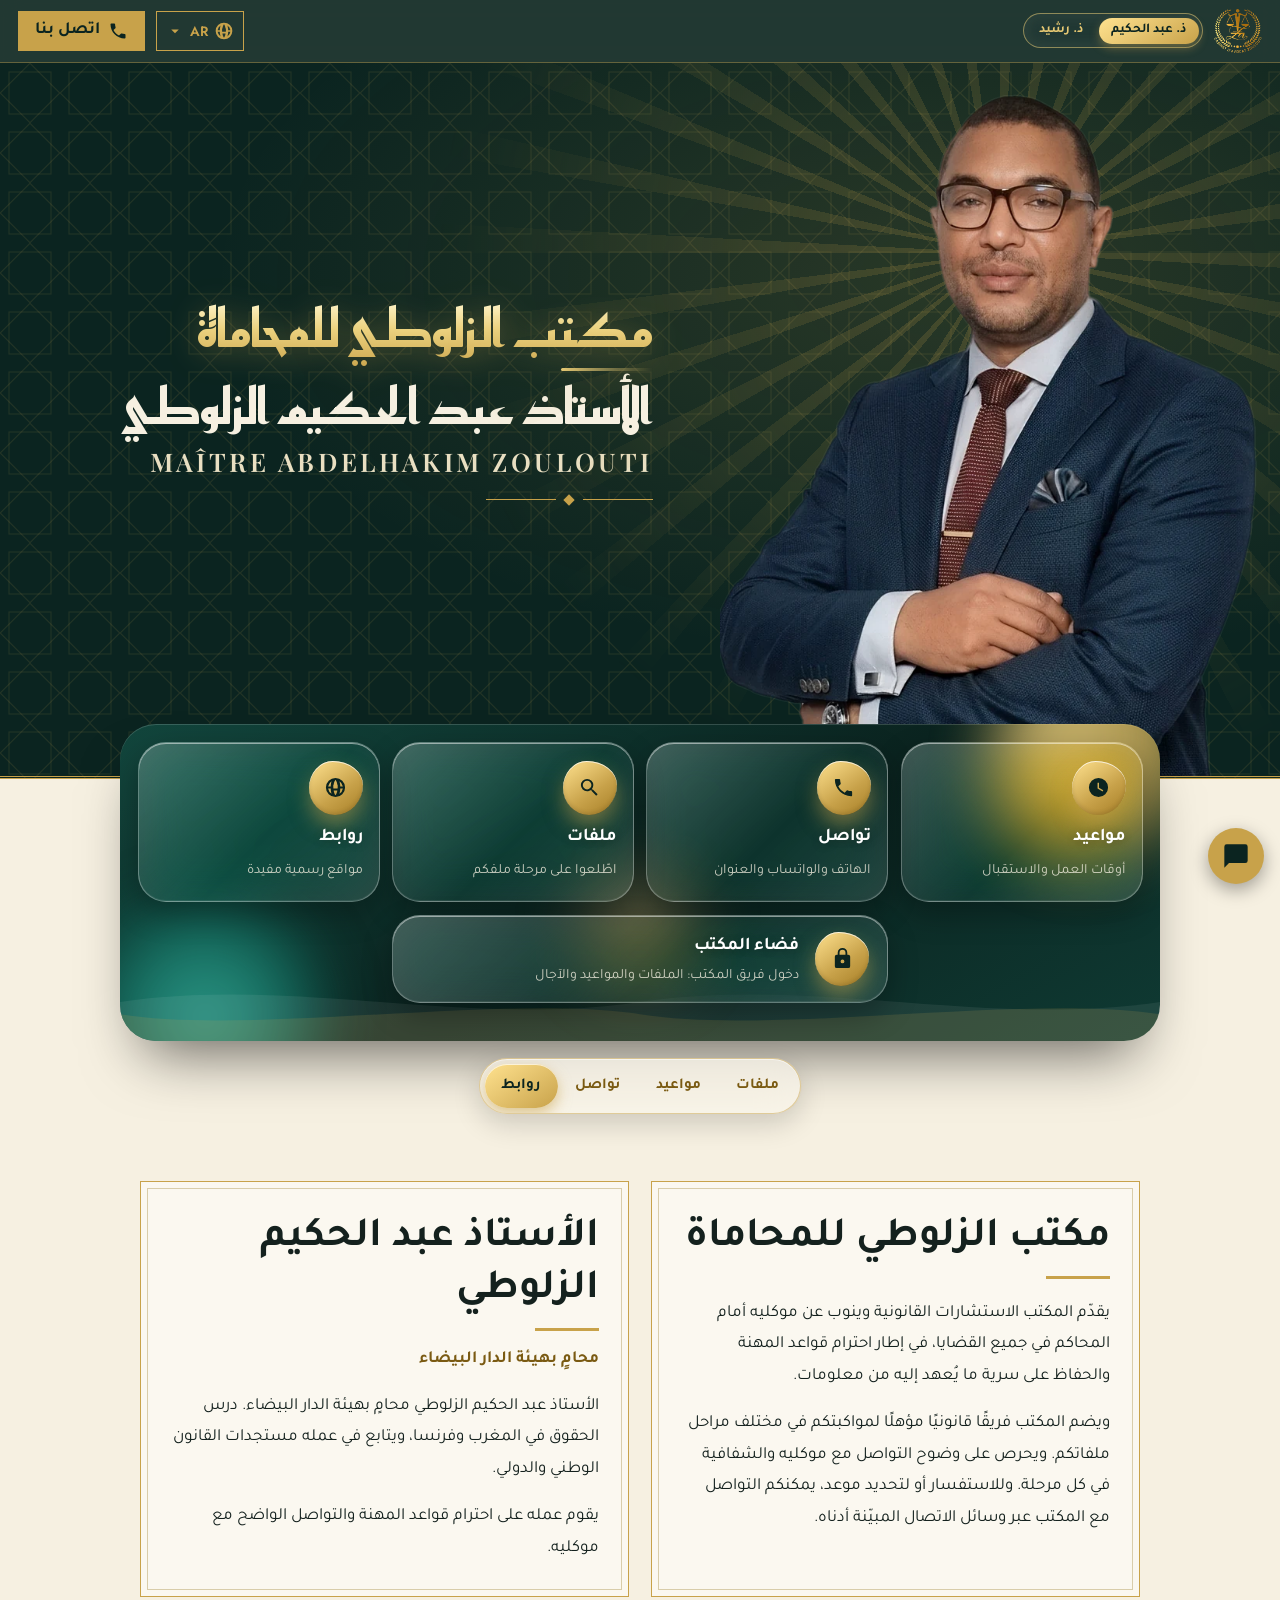
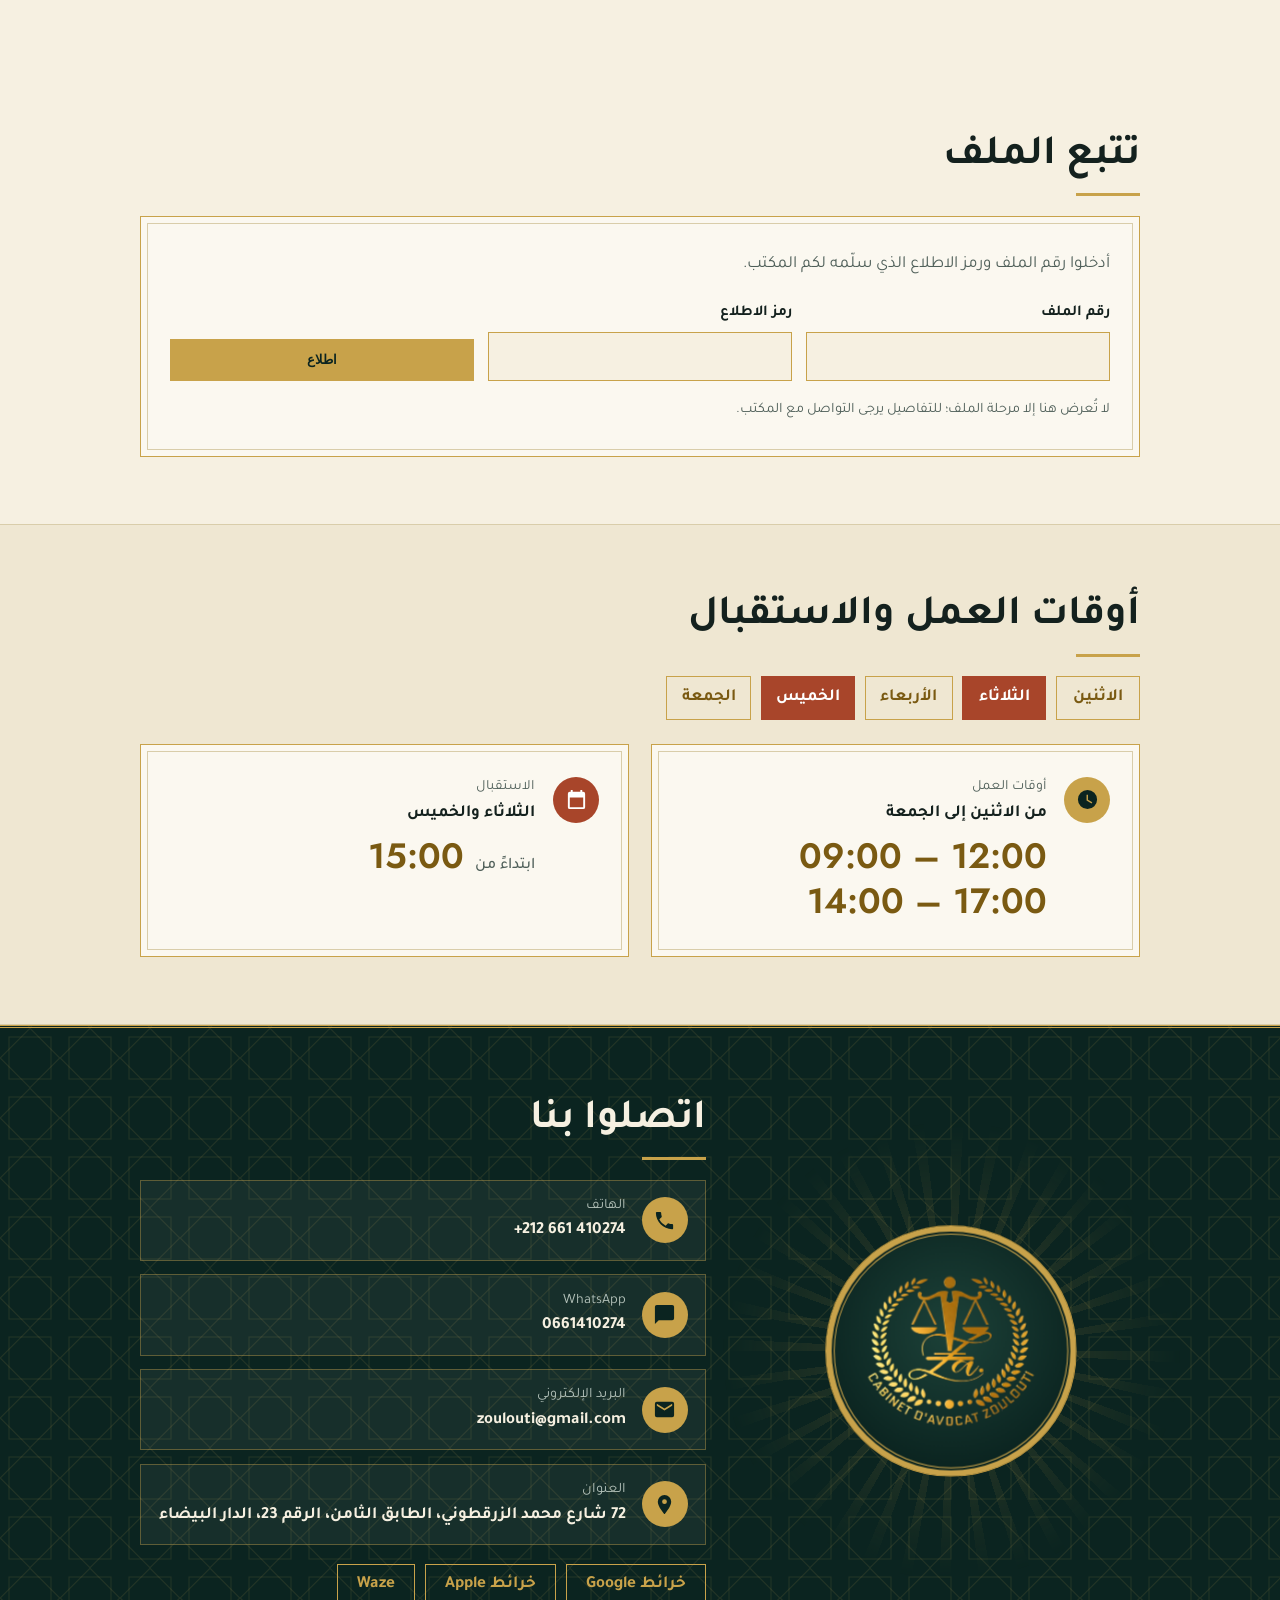
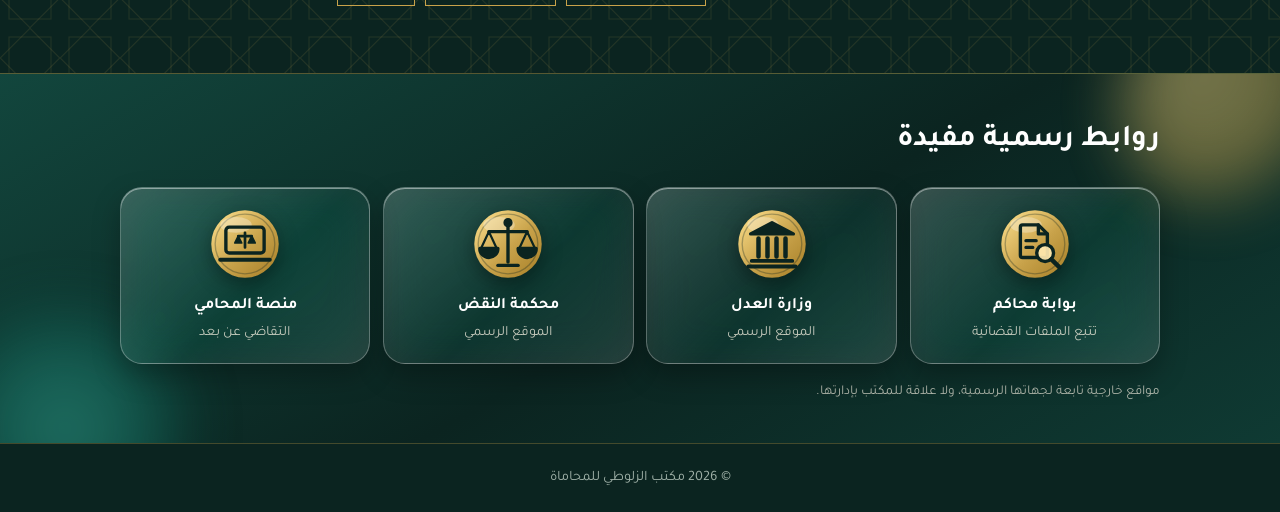
==== retour-arriere/index.html @ a2bfd457 "Add files via upload" ====
<!DOCTYPE html>
<html lang="ar" dir="rtl">
<head>
<meta charset="utf-8">
<meta name="viewport" content="width=device-width, initial-scale=1, viewport-fit=cover">
<title>مكتب الزلوطي للمحاماة | الأستاذ عبد الحكيم الزلوطي، الدار البيضاء</title>
<meta name="description" content="مكتب الأستاذ عبد الحكيم الزلوطي، محامٍ بهيئة الدار البيضاء: استشارات قانونية وتمثيل أمام المحاكم. العنوان: 72 شارع محمد الزرقطوني، الطابق الثامن، رقم 23، الدار البيضاء. الهاتف: 0661410274.">
<meta name="theme-color" content="#0b2420">
<meta property="og:type" content="website">
<meta property="og:title" content="مكتب الزلوطي للمحاماة | الأستاذ عبد الحكيم الزلوطي، الدار البيضاء">
<meta property="og:description" content="مكتب الأستاذ عبد الحكيم الزلوطي، محامٍ بهيئة الدار البيضاء: استشارات قانونية وتمثيل أمام المحاكم. العنوان: 72 شارع محمد الزرقطوني، الطابق الثامن، رقم 23، الدار البيضاء. الهاتف: 0661410274.">
<meta property="og:url" content="https://zoulouti-cell.github.io/avocat/">
<meta property="og:site_name" content="مكتب الزلوطي للمحاماة">
<meta property="og:locale" content="ar_MA">
<meta property="og:locale:alternate" content="fr_MA">
<meta property="og:locale:alternate" content="en_US">
<meta property="og:image" content="https://zoulouti-cell.github.io/avocat/og.jpg">
<meta property="og:image:width" content="1200">
<meta property="og:image:height" content="630">
<meta property="og:image:alt" content="شعار مكتب الزلوطي للمحاماة وصورة الأستاذ عبد الحكيم الزلوطي">
<meta name="twitter:card" content="summary_large_image">
<meta name="twitter:title" content="مكتب الزلوطي للمحاماة | الأستاذ عبد الحكيم الزلوطي، الدار البيضاء">
<meta name="twitter:description" content="مكتب الأستاذ عبد الحكيم الزلوطي، محامٍ بهيئة الدار البيضاء: استشارات قانونية وتمثيل أمام المحاكم. العنوان: 72 شارع محمد الزرقطوني، الطابق الثامن، رقم 23، الدار البيضاء. الهاتف: 0661410274.">
<meta name="twitter:image" content="https://zoulouti-cell.github.io/avocat/og.jpg">
<meta name="robots" content="index,follow,max-image-preview:large">
<link rel="canonical" href="https://zoulouti-cell.github.io/avocat/">
<script type="application/ld+json">{"@context": "https://schema.org", "@type": "LegalService", "@id": "https://zoulouti-cell.github.io/avocat/#office", "name": "مكتب الزلوطي للمحاماة", "alternateName": ["Cabinet d'avocats Zoulouti", "Zoulouti Law Office", "Maître Abdelhakim Zoulouti"], "url": "https://zoulouti-cell.github.io/avocat/", "image": "https://zoulouti-cell.github.io/avocat/og.jpg", "logo": "https://zoulouti-cell.github.io/avocat/icon-512.png", "description": "مكتب محاماة بالدار البيضاء يقدم استشارات قانونية ويمثل موكليه أمام المحاكم.", "telephone": "+212661410274", "email": "zoulouti@gmail.com", "address": {"@type": "PostalAddress", "streetAddress": "72 شارع محمد الزرقطوني، الطابق الثامن، رقم 23", "addressLocality": "الدار البيضاء", "addressCountry": "MA"}, "areaServed": {"@type": "City", "name": "الدار البيضاء"}, "knowsLanguage": ["ar", "fr", "en"], "founder": {"@type": "Person", "name": "عبد الحكيم الزلوطي", "alternateName": "Abdelhakim Zoulouti", "jobTitle": "محامٍ بهيئة الدار البيضاء"}, "openingHoursSpecification": [{"@type": "OpeningHoursSpecification", "dayOfWeek": ["Monday", "Tuesday", "Wednesday", "Thursday", "Friday"], "opens": "09:00", "closes": "12:00"}, {"@type": "OpeningHoursSpecification", "dayOfWeek": ["Monday", "Tuesday", "Wednesday", "Thursday", "Friday"], "opens": "14:00", "closes": "17:00"}]}</script>
<link rel="icon" href="favicon.ico" sizes="any">
<link rel="icon" type="image/png" sizes="48x48" href="favicon-48.png">
<link rel="icon" type="image/png" sizes="192x192" href="icon-192.png">
<link rel="apple-touch-icon" href="apple-touch-icon.png">
<link rel="stylesheet" href="https://fonts.googleapis.com/css2?family=Jost:wght@400;500;600;700&family=Playfair+Display:wght@600;700&family=Reem+Kufi:wght@500;700&family=Tajawal:wght@400;500;700&display=swap">
<style id="css">
:root{--bg:#f6f0e1;--paper:#fbf8f0;--band:#efe7d2;--fg:#14211e;--muted:#4f5f59;--line:#d9cdaa;--gt:#7a5a12;--gold:#c8a24a;--green:#0b2420;--terra:#a8452a;--ivory:#f6f0e1;--fh:"Tajawal",system-ui,sans-serif;--fb:"Tajawal",system-ui,sans-serif;
--zel:url("data:image/svg+xml,%3Csvg xmlns='http://www.w3.org/2000/svg' width='60' height='60'%3E%3Cg fill='none' stroke='%23c8a24a' stroke-opacity='.13'%3E%3Crect x='9' y='9' width='42' height='42'/%3E%3Crect x='9' y='9' width='42' height='42' transform='rotate(45 30 30)'/%3E%3C/g%3E%3C/svg%3E")}
@media(prefers-color-scheme:dark){:root:not([data-theme="light"]){--bg:#0c1815;--paper:#122520;--band:#0f201c;--fg:#efe8d6;--muted:#a9b3ac;--line:#27403a;--gt:#d8b25c}}
:root[data-theme="dark"]{--bg:#0c1815;--paper:#122520;--band:#0f201c;--fg:#efe8d6;--muted:#a9b3ac;--line:#27403a;--gt:#d8b25c}
html:not([lang=ar]){--fh:"Playfair Display",Georgia,serif;--fb:"Jost",system-ui,sans-serif}
html{scroll-behavior:smooth;scroll-padding-top:7.5rem}
*{box-sizing:border-box}
body{margin:0;background:var(--bg);color:var(--fg);font:400 1.0625rem/1.85 var(--fb);overflow-x:hidden}
html:not([lang=ar]) body{line-height:1.7}
a{color:inherit}
:focus-visible{outline:3px solid var(--gold);outline-offset:3px}
svg.i{width:20px;height:20px;fill:currentColor;flex:none}
.bar{position:sticky;top:0;z-index:20;background:rgba(11,36,32,.9);-webkit-backdrop-filter:blur(10px);backdrop-filter:blur(10px);border-bottom:1px solid rgba(200,162,74,.4);padding:calc(env(safe-area-inset-top,0px) + .55rem) 1.1rem .55rem;display:flex;align-items:center;gap:.7rem}
.bar img{height:44px;width:auto;display:block}
.sp{flex:1}
.lang{position:relative}
.lbtn{display:flex;align-items:center;gap:.35rem;background:none;border:1px solid var(--gold);color:var(--gold);padding:0 .6rem;min-height:40px;font:600 .85rem "Jost",sans-serif;cursor:pointer}
.lbtn .chev{width:18px;height:18px;transition:rotate .25s}
.lbtn[aria-expanded=true] .chev{rotate:180deg}
.lmenu{position:absolute;inset-block-start:calc(100% + 6px);inset-inline-end:0;margin:0;padding:.3rem;list-style:none;min-width:160px;background:var(--green);border:1px solid var(--gold);box-shadow:0 12px 30px rgba(0,0,0,.4);z-index:30}
.lmenu button{display:flex;width:100%;align-items:center;justify-content:space-between;gap:1rem;background:none;border:0;color:#efe8d6;padding:.6rem .8rem;font:500 1rem "Tajawal","Jost",sans-serif;cursor:pointer;text-align:start}
.lmenu button:hover{background:rgba(200,162,74,.18)}
.lmenu button[aria-current=true]{color:var(--gold);font-weight:700}
.lmenu button[aria-current=true]::after{content:"\2713"}
.btn{position:relative;overflow:hidden;display:inline-flex;align-items:center;justify-content:center;gap:.5rem;padding:.65rem 1.5rem;font-weight:700;text-decoration:none;border:1.5px solid var(--gold);line-height:1.5;transition:background .25s,color .25s}
.btn.p{background:var(--gold);color:var(--green)}
.btn.p::after{content:"";position:absolute;inset:0;background:linear-gradient(110deg,transparent 35%,rgba(255,255,255,.5) 50%,transparent 65%);transform:translateX(-130%);animation:sheen 4.5s ease-in-out 2s infinite}
.btn.s{color:var(--gold)}
.btn.s:hover{background:var(--gold);color:var(--green)}
.call{min-height:40px;padding:.4rem 1rem}
.hero{position:relative;overflow:hidden;background:var(--zel),radial-gradient(ellipse at 75% 30%,rgba(200,162,74,.16),transparent 55%),var(--green);color:var(--ivory);padding:1.4rem 1.25rem 0;border-bottom:3px double var(--gold)}
.hin{max-width:1040px;margin:0 auto;display:grid;gap:2rem;align-items:end}
.a{animation:up .9s cubic-bezier(.2,.7,.2,1) var(--d,0s) both}
.eyebrow{color:var(--gold);font-weight:500;margin:0 0 .5rem}
html:not([lang=ar]) .eyebrow{letter-spacing:.24em;text-transform:uppercase;font-size:.85rem}
.name-ar{font:700 clamp(2.3rem,8.5vw,4.3rem)/1.2 "Reem Kufi",serif;margin:0}
h1{font:600 clamp(1.05rem,3.6vw,1.6rem)/1.3 "Playfair Display",Georgia,serif;letter-spacing:.14em;text-transform:uppercase;margin:.5rem 0 1.1rem;color:#e9dfc2}
.orn{display:flex;align-items:center;gap:.6rem;color:var(--gold)}
.orn i{height:1px;width:70px;background:currentColor}
.orn b{width:8px;height:8px;background:currentColor;transform:rotate(45deg)}
.badge{display:inline-flex;gap:.55rem;align-items:center;border:1px solid rgba(200,162,74,.6);padding:.4rem .9rem;margin:1.2rem 0 1.4rem;color:#f0e6c8;font-size:.98rem;line-height:1.5}
.badge svg{fill:var(--gold)}
.welcome{font:600 clamp(1.3rem,3.8vw,1.8rem)/1.5 var(--fh);color:var(--ivory);margin:1.1rem 0 0}
.cta{display:flex;flex-wrap:wrap;gap:.75rem}
.fig{position:relative;margin:0 -1.25rem 0 auto;width:min(calc(100% + 1.25rem),560px);transform-origin:50% 100%;animation:pop 1.3s cubic-bezier(.2,.7,.2,1) .2s both}
.fig .rays{top:30%}
.cut{position:relative;display:block;width:100%;height:auto}
.txt{align-self:start}
.rays{position:absolute;left:50%;top:50%;width:var(--rw,230%);aspect-ratio:1;translate:-50% -50%;background:repeating-conic-gradient(rgba(200,162,74,.22) 0 3deg,transparent 3deg 10deg);-webkit-mask-image:radial-gradient(circle,#000 0,transparent 62%);mask-image:radial-gradient(circle,#000 0,transparent 62%);animation:spin 150s linear infinite;pointer-events:none}
.qa{max-width:760px;margin:-3.6rem auto 0;padding:0 1.25rem;display:grid;grid-template-columns:repeat(3,1fr);gap:.7rem;position:relative;z-index:2}
.qa a{background:var(--paper);border:1px solid var(--gold);outline:1px solid var(--line);outline-offset:-6px;padding:1.1rem .4rem;text-align:center;text-decoration:none;font-weight:700;display:grid;justify-items:center;gap:.45rem;box-shadow:0 14px 30px rgba(0,0,0,.2);transition:translate .3s}
.qa a:hover{translate:0 -4px}
.dock{position:relative;isolation:isolate;overflow:hidden;max-width:1040px;margin:-3.4rem auto 0;padding:1.1rem 1.1rem 2.4rem;border-radius:36px;background:linear-gradient(150deg,#12463d 0%,#0b2420 52%,#0f3a33 100%);box-shadow:0 34px 60px -24px rgba(0,0,0,.6),inset 0 1px 0 rgba(255,255,255,.16);z-index:2}
.orb{position:absolute;z-index:-1;border-radius:50%;filter:blur(30px);will-change:transform;translate:0 calc(var(--sy,0px)*-1)}
.o1{width:220px;height:220px;top:-70px;inset-inline-start:-50px;background:radial-gradient(circle at 35% 35%,#ffe08a,#c8a24a 55%,transparent 72%);opacity:.8;animation:d1 15s ease-in-out infinite alternate}
.o2{width:250px;height:250px;bottom:-100px;inset-inline-end:-40px;background:radial-gradient(circle,#3cc7b1,#0f6b5d 58%,transparent 74%);opacity:.75;animation:d2 18s ease-in-out infinite alternate}
.o3{width:170px;height:170px;top:38%;inset-inline-start:42%;background:radial-gradient(circle,#f0b970,transparent 68%);opacity:.5;animation:d3 12s ease-in-out infinite alternate}
@keyframes d1{to{transform:translate(120px,90px) scale(1.2)}}
@keyframes d2{to{transform:translate(-110px,-70px) scale(1.15)}}
@keyframes d3{to{transform:translate(-90px,60px) scale(.8)}}
.wv{position:absolute;z-index:-1;left:0;bottom:0;width:200%;height:78px;direction:ltr;animation:wave 16s linear infinite}
.wv path{fill:rgba(255,255,255,.07)}
.w2{height:64px;animation-duration:10s;animation-direction:reverse}
.w2 path{fill:rgba(200,162,74,.16)}
@keyframes wave{to{transform:translateX(-50%)}}
.portals{display:grid;grid-template-columns:repeat(2,1fr);gap:.8rem;margin:0;padding:0}
.portals a.pt{display:block;color:#f6f1e2;text-decoration:none;-webkit-tap-highlight-color:transparent;outline:none}
.pti{position:relative;display:grid;gap:.4rem;justify-items:start;align-content:start;height:100%;padding:1.1rem 1rem 1.2rem;border-radius:28px;overflow:hidden;background:linear-gradient(135deg,rgba(255,255,255,.24),rgba(255,255,255,.05) 55%,rgba(255,255,255,.13));border:1px solid rgba(255,255,255,.3);-webkit-backdrop-filter:blur(22px) saturate(1.7);backdrop-filter:blur(22px) saturate(1.7);box-shadow:0 12px 30px rgba(0,0,0,.28),inset 0 1px 0 rgba(255,255,255,.5),inset 0 -1px 0 rgba(255,255,255,.08);transform:perspective(800px) rotateX(var(--rx,0deg)) rotateY(var(--ry,0deg)) scale(var(--sc,1));transition:transform .55s cubic-bezier(.34,1.56,.64,1),box-shadow .4s}
.pti::before{content:"";position:absolute;inset:0;background:radial-gradient(240px circle at var(--mx,50%) var(--my,0%),rgba(255,255,255,.38),transparent 62%);opacity:0;transition:opacity .35s;pointer-events:none}
.pti::after{content:"";position:absolute;inset:0;background:linear-gradient(115deg,transparent 42%,rgba(255,255,255,.22) 50%,transparent 58%);transform:translateX(-130%);animation:glint 7s ease-in-out infinite;pointer-events:none}
.pt:nth-child(2) .pti::after{animation-delay:1.2s}.pt:nth-child(3) .pti::after{animation-delay:2.4s}.pt:nth-child(4) .pti::after{animation-delay:3.6s}
@keyframes glint{0%,70%{transform:translateX(-130%)}100%{transform:translateX(130%)}}
.pt:hover .pti::before,.pt:focus-visible .pti::before{opacity:1}
.pt:hover .pti,.pt:focus-visible .pti{--sc:1.035;box-shadow:0 22px 42px rgba(0,0,0,.38),inset 0 1px 0 rgba(255,255,255,.6),inset 0 -1px 0 rgba(255,255,255,.1)}
.pt:active .pti{--sc:.965}
.pti .ic{width:54px;height:54px;border-radius:44% 56% 52% 48%/50% 44% 56% 50%;background:linear-gradient(145deg,#ffe28f,#c8a24a 58%,#a67e26);color:#0b2420;box-shadow:0 10px 20px rgba(200,162,74,.5),inset 0 1px 0 rgba(255,255,255,.75),inset 0 -2px 4px rgba(0,0,0,.12);animation:morph 9s ease-in-out infinite,bob 5s ease-in-out infinite}
.pt:nth-child(2) .ic{animation-delay:-2s,.6s}.pt:nth-child(3) .ic{animation-delay:-4s,1.2s}.pt:nth-child(4) .ic{animation-delay:-6s,1.8s}
@keyframes morph{50%{border-radius:58% 42% 46% 54%/46% 58% 42% 54%}}
@keyframes bob{0%,100%{translate:0 0}50%{translate:0 -5px}}
.pti b{font-size:1.12rem;color:#fff;text-shadow:0 1px 8px rgba(0,0,0,.25)}
.pti small{color:rgba(246,241,226,.8);line-height:1.5;font-weight:400}
.pgh{grid-column:1/-1;margin:.5rem .2rem 0;color:#e6c873;font-weight:700;display:flex;align-items:center;gap:.7rem}.pgh::after{content:"";flex:1;height:1px;background:linear-gradient(90deg,rgba(230,200,115,.7),transparent)}
.pt.tool .pti{padding:.8rem .9rem;gap:.25rem}.pt.tool .ic{width:42px;height:42px}.pt.tool b{font-size:1rem}.pt.tool small{font-size:.82rem}
.seg{overflow-x:auto;scrollbar-width:none}.seg::-webkit-scrollbar{display:none}.seg button{white-space:nowrap;flex:none}
.pt.tool.last{grid-column:1/-1}
.pt.wide{grid-column:1/-1}@media(min-width:860px){.pt.wide{grid-column:span 2}}.pt.wide .pti{display:flex;align-items:center;gap:1rem;padding:.9rem 1.1rem}.pt.wide .tx{display:grid;gap:.15rem}
.rip{position:absolute;width:18px;height:18px;margin:-9px 0 0 -9px;border-radius:50%;background:rgba(255,255,255,.5);pointer-events:none;animation:rip .8s ease-out forwards}
@keyframes rip{to{transform:scale(16);opacity:0}}
.js .portals .pt.rv{opacity:0;transform:translateY(30px) scale(.9);filter:blur(10px);transition:opacity .9s ease,transform 1s cubic-bezier(.34,1.45,.64,1),filter .9s ease}
.js .portals .pt.rv.in{opacity:1;transform:none;filter:none}
.chips{position:sticky;top:calc(env(safe-area-inset-top,0px) + 66px);z-index:19;display:flex;gap:.1rem;width:max-content;max-width:calc(100% - 1.4rem);margin:1.1rem auto 0;padding:.3rem;border-radius:999px;overflow-x:auto;scrollbar-width:none;background:rgba(251,248,240,.66);border:1px solid rgba(200,162,74,.5);-webkit-backdrop-filter:blur(20px) saturate(1.6);backdrop-filter:blur(20px) saturate(1.6);box-shadow:0 10px 28px rgba(0,0,0,.16),inset 0 1px 0 rgba(255,255,255,.6)}
.chips::-webkit-scrollbar{display:none}
.chips a{position:relative;z-index:1;flex:none;text-decoration:none;font-weight:700;font-size:.95rem;padding:.5rem 1.05rem;border-radius:999px;color:var(--gt);transition:color .35s}
.chips a[aria-current=true]{color:#0b2420}
.chips .ind{position:absolute;z-index:0;top:.3rem;bottom:.3rem;left:0;width:0;border-radius:999px;background:linear-gradient(145deg,#ffe28f,#c8a24a);box-shadow:0 6px 14px rgba(200,162,74,.55),inset 0 1px 0 rgba(255,255,255,.7);transition:left .55s cubic-bezier(.34,1.35,.64,1),width .55s cubic-bezier(.34,1.35,.64,1)}
@media(prefers-color-scheme:dark){:root:not([data-theme="light"]) .chips{background:rgba(18,37,32,.62)}}
:root[data-theme="dark"] .chips{background:rgba(18,37,32,.62)}
@media(prefers-reduced-motion:reduce){.js .portals .pt.rv{opacity:1;transform:none;filter:none}}
@media(min-width:860px){.portals{grid-template-columns:repeat(4,1fr)}}
.ic{flex:none;width:46px;height:46px;border-radius:50%;background:var(--gold);color:var(--green);display:grid;place-items:center}
.ic svg{width:23px;height:23px;fill:currentColor}
.sec{max-width:1040px;margin:0 auto;padding:4.2rem 1.25rem}
.alt{background:var(--band);border-block:1px solid var(--line)}
h2{font:700 clamp(1.8rem,5vw,2.6rem)/1.25 var(--fh);margin:0 0 1.2rem;position:relative;padding-bottom:.8rem}
h2::after{content:"";position:absolute;inset-inline-start:0;bottom:0;width:64px;height:3px;background:var(--gold);transform-origin:100% 50%}
html[dir=ltr] h2::after{transform-origin:0 50%}
.js h2::after{transform:scaleX(0);transition:transform .9s cubic-bezier(.2,.7,.2,1) .35s}
.js .in>h2::after,.js h2.in::after{transform:none}
.cards,.hgrid{display:grid;gap:1.4rem}
.card{background:var(--paper);border:1px solid var(--gold);outline:1px solid var(--line);outline-offset:-8px;padding:2rem 1.8rem}
.card p{margin:0 0 1rem;max-width:56ch}
.card p:last-child{margin:0}
.sub{color:var(--gt);font-weight:700;margin:-.4rem 0 1rem!important}
.week{display:flex;flex-wrap:wrap;gap:.6rem;margin:0 0 1.5rem}
.week span{min-width:84px;text-align:center;padding:.5rem .9rem;border:1.5px solid var(--gold);font-weight:700;color:var(--gt);line-height:1.5}
.week .rc{background:var(--terra);border-color:var(--terra);color:#fff}
.hc{display:flex;gap:1.1rem;align-items:flex-start}
.hc.r .ic{background:var(--terra);color:#fff}
.hc small{display:block;color:var(--muted);line-height:1.5}
.hc b{display:block;font-weight:700;margin-bottom:.2rem}
.big{display:block;font:600 clamp(1.7rem,5vw,2.2rem)/1.3 "Jost",sans-serif;color:var(--gt)}
.big .pre{font:500 1rem var(--fb);color:var(--muted)}
[hidden]{display:none!important}
.btn.o{border-color:var(--gt);color:var(--gt)}
.btn.o:hover{background:var(--gt);color:var(--paper)}
.lead{margin:0 0 1.2rem!important;color:var(--muted)}
.trf{display:grid;gap:.9rem;grid-template-columns:repeat(auto-fit,minmax(min(100%,200px),1fr));align-items:end;margin-bottom:1rem}
.trf label{display:grid;gap:.3rem;font-weight:700;font-size:.95rem}
.trf input,.trf select{font:inherit;padding:.6rem .8rem;border:1px solid var(--gold);background:var(--bg);color:var(--fg);border-radius:0;min-height:46px;width:100%}
.msg{margin:.8rem 0 0!important;color:var(--terra);font-weight:700}
.msg.ok{color:var(--gt)}
.note{font-size:.9rem;color:var(--muted);margin:1rem 0 0!important}
.steps{display:grid;grid-template-columns:repeat(5,1fr);counter-reset:s;margin:1.6rem 0 .6rem}
.step{position:relative;counter-increment:s;text-align:center;padding:2.9rem .3rem 0;font-weight:700;font-size:.95rem;line-height:1.4;color:var(--muted)}
.step::before{content:counter(s);position:absolute;top:0;left:50%;translate:-50% 0;width:2.2rem;height:2.2rem;display:grid;place-items:center;border:1.5px solid var(--gold);background:var(--paper);color:var(--gt);font-family:"Jost",sans-serif;z-index:1;transition:background .5s,color .5s,box-shadow .5s}
.step::after{content:"";position:absolute;top:1.1rem;inset-inline-start:-50%;inset-inline-end:50%;height:2px;background:var(--line)}
.step:first-child::after{display:none}
.step.on{color:var(--fg)}
.step.on::before{background:var(--gold);color:var(--green)}
.step.on::after{background:var(--gold)}
.step.cur::before{box-shadow:0 0 0 6px rgba(200,162,74,.28)}
.upd{margin:.6rem 0 0!important;color:var(--muted)}
.adm{margin-top:1.8rem;padding-top:1.4rem;border-top:1px dashed var(--gold)}
.adm h3{margin:0 0 1rem;font:700 1.2rem var(--fh)}
.adm .row2{display:flex;gap:.6rem;flex-wrap:wrap}
.fl{display:grid;gap:.8rem;margin-top:1.2rem}
.fc{display:grid;gap:.55rem;padding:1rem 1.1rem;border:1px solid var(--line);background:var(--bg)}
.fc h4{margin:0;font:700 1.1rem var(--fh)}
.meta{color:var(--muted);font-size:.95rem;margin:0}
.chip{display:inline-block;padding:.05rem .7rem;border:1.5px solid var(--gold);font-weight:700;font-size:.85rem;color:var(--gt)}
.chip.s2{background:var(--terra);border-color:var(--terra);color:#fff}
.chip.s3{background:var(--gt);border-color:var(--gt);color:var(--paper)}
.btn.sm{padding:.3rem .9rem;font-size:.9rem;min-height:38px}
.fc select{font:inherit;padding:.3rem .5rem;border:1px solid var(--gold);background:var(--bg);color:var(--fg);min-height:38px}
.fc details{border-top:1px dashed var(--line);padding-top:.6rem}
.fc summary{cursor:pointer;font-weight:700;color:var(--gt)}
.al{display:grid;gap:.4rem;margin:.7rem 0;padding:0;list-style:none}
.al li{display:flex;flex-wrap:wrap;gap:.3rem .9rem;align-items:center;padding:.5rem .7rem;border:1px solid var(--line);background:var(--paper)}
.al .dt{font-family:"Jost",sans-serif;font-weight:600;color:var(--gt);direction:ltr;unicode-bidi:isolate}
.al .x{margin-inline-start:auto}
.pbox{border:1px solid var(--gold);background:var(--paper);padding:.8rem 1rem;margin-top:.3rem}
.pbox h5{margin:0 0 .5rem;font:700 1rem var(--fh);color:var(--gt)}
.pbox .al{margin:.3rem 0 .6rem}
.addf{margin-top:1.5rem;border-top:1px dashed var(--gold);padding-top:.9rem}
.addf>summary{cursor:pointer;font:700 1.1rem var(--fh);color:var(--gt);margin-bottom:.9rem}
.fin{position:relative;overflow:hidden;background:var(--zel),var(--green);color:var(--ivory);border-top:3px double var(--gold)}
.fin .sec{display:grid;gap:3.5rem;align-items:center}
.fin h2{color:var(--ivory)}
.emb{position:relative;justify-self:center;width:min(82%,350px);aspect-ratio:1;display:grid;place-items:center;--rw:170%}
.stage{position:relative;width:80%;aspect-ratio:1;perspective:900px;animation:vis 16s linear infinite}
.coin{position:absolute;inset:0;transform-style:preserve-3d;animation:turn 16s linear infinite}
.js .emb:not(.in) .coin,.js .emb:not(.in) .stage{animation-play-state:paused}
.edge,.face{position:absolute;inset:0;border-radius:50%}
.face{backface-visibility:hidden;-webkit-backface-visibility:hidden;overflow:hidden;display:grid;place-items:center;background:radial-gradient(circle at 50% 42%,#1d4239,#0b2420 72%)}
.face::after{content:"";position:absolute;inset:0;border-radius:50%;box-shadow:inset 0 0 0 6px #c8a24a,inset 0 0 0 8px #0b2420,inset 0 0 0 9px #c8a24a}
.front{transform:translateZ(10px)}
.back{transform:rotateY(180deg) translateZ(10px)}
.front img{width:66%;height:auto;display:block}
.back img{width:100%;height:100%;object-fit:cover;object-position:50% 14%;display:block}
.dust{position:absolute;aspect-ratio:1;border-radius:50%;background:#ffd76a;box-shadow:0 0 6px #ffc62f;opacity:0;pointer-events:none;animation:dust 4.5s ease-out infinite}
.rows{display:grid;gap:.85rem}
.row{display:flex;gap:1rem;align-items:center;padding:.95rem 1.1rem;background:rgba(255,255,255,.05);border:1px solid rgba(200,162,74,.4);text-decoration:none;transition:border-color .25s,box-shadow .25s}
.row:hover{border-color:var(--gold);box-shadow:0 8px 24px rgba(0,0,0,.3)}
.row small{display:block;color:#b4c2ba;font-size:.9rem;line-height:1.5}
.row b{display:block;font-weight:700;line-height:1.6;overflow-wrap:anywhere}
.maps{display:flex;flex-wrap:wrap;gap:.6rem;margin-top:1.2rem}
.maps .btn{padding:.45rem 1.2rem}
footer{background:var(--green);color:#9fb0a7;text-align:center;font-size:.9rem;padding:1.3rem 1.25rem calc(1.3rem + env(safe-area-inset-bottom,0px));border-top:1px solid rgba(200,162,74,.3)}
.fab{position:fixed;inset-block-end:calc(1rem + env(safe-area-inset-bottom,0px));inset-inline-start:1rem;z-index:15;width:56px;height:56px;border-radius:50%;background:var(--gold);color:var(--green);display:grid;place-items:center;box-shadow:0 6px 18px rgba(0,0,0,.35);animation:ring 2.8s ease-out 3s infinite}
.fab svg{width:28px;height:28px;fill:currentColor}
.js .rv{opacity:0;transform:translateY(26px);transition:opacity .8s ease,transform .8s cubic-bezier(.2,.7,.2,1)}
.js .rv.in{opacity:1;transform:none}
@keyframes up{from{opacity:0;transform:translateY(24px)}}
@keyframes pop{from{opacity:0;transform:scale(.93)}}
@keyframes sheen{0%,55%{transform:translateX(-130%)}100%{transform:translateX(130%)}}
@keyframes ring{0%{box-shadow:0 0 0 0 rgba(200,162,74,.6)}70%,100%{box-shadow:0 0 0 18px rgba(200,162,74,0)}}
@keyframes spin{to{transform:rotate(360deg)}}
@keyframes turn{0%{transform:rotateY(-540deg);animation-timing-function:cubic-bezier(.12,.65,.2,1)}22%{transform:rotateY(0);animation-timing-function:ease-in-out}34%{transform:rotateY(9deg);animation-timing-function:ease-in-out}46%{transform:rotateY(-6deg);animation-timing-function:ease-in-out}56%{transform:rotateY(0);animation-timing-function:cubic-bezier(.5,0,.2,1)}72%{transform:rotateY(180deg);animation-timing-function:ease-in-out}84%{transform:rotateY(170deg);animation-timing-function:ease-in-out}94%{transform:rotateY(180deg)}100%{transform:rotateY(180deg)}}
@keyframes vis{0%{opacity:0}3%{opacity:1}98%{opacity:1}100%{opacity:0}}
@keyframes dust{0%{opacity:0;transform:translate(0,0) scale(.5)}20%{opacity:.9}100%{opacity:0;transform:translate(var(--x),var(--y)) scale(1)}}
@media(max-width:479px){.call span{display:none}.call{padding:.4rem .7rem}}
@media(min-width:860px){.hero{min-height:calc(min(46vw,560px)*1.25 + 1rem);display:flex;align-items:center;padding-top:2rem}.hin{width:100%}.txt{max-width:54%;margin:0 auto 0 0;padding-bottom:4.2rem}.fig{position:absolute;right:0;bottom:0;margin:0;width:min(46vw,560px)}.cards,.hgrid{grid-template-columns:1fr 1fr}.fin .sec{grid-template-columns:.8fr 1.2fr}}
@media(prefers-reduced-motion:reduce){*,::before,::after{animation:none!important;transition:none!important}html{scroll-behavior:auto}.js .rv{opacity:1;transform:none}.js h2::after{transform:none}}

.inh{--ia:var(--gold,#c8a24a)}
.inh details{border:1px solid rgba(150,140,110,.38);border-radius:20px;margin:.7rem 0;padding:.15rem 1rem;background:rgba(150,150,130,.07);transition:background .3s}
.inh details[open]{background:rgba(150,150,130,.11)}
.inh summary{cursor:pointer;font-weight:700;padding:.75rem 0;list-style:none;display:flex;justify-content:space-between;align-items:center;color:var(--gt,#7a5a12)}
.inh summary::-webkit-details-marker{display:none}
.inh summary::after{content:"+";font:700 1.4rem/1 sans-serif;color:var(--ia);transition:transform .3s}
.inh details[open] summary::after{content:"−"}
.inh .rw{display:flex;align-items:center;justify-content:space-between;gap:.6rem;padding:.4rem 0;border-top:1px dashed rgba(150,140,110,.3)}
.inh .st{display:flex;align-items:center;gap:.5rem;direction:ltr}
.inh .st button{width:40px;height:40px;border-radius:50%;border:1.5px solid var(--ia);background:transparent;color:inherit;font:700 1.3rem/1 sans-serif;cursor:pointer;transition:transform .25s cubic-bezier(.34,1.56,.64,1),background .25s}
.inh .st button:active{transform:scale(.88);background:var(--ia);color:#0b2420}
.inh .st output{min-width:2.2ch;text-align:center;font:700 1.15rem sans-serif}
.inh label{display:grid;gap:.25rem;font-weight:700;font-size:.93rem;margin:.5rem 0}
.inh input{width:100%;min-height:46px;padding:.5rem .8rem;border-radius:14px;border:1px solid rgba(150,140,110,.55);background:rgba(255,255,255,.08);color:inherit;font:inherit}
.inh-bar{display:flex;gap:.6rem;flex-wrap:wrap;margin:.8rem 0}
.inh-go{border:0;border-radius:999px;padding:.65rem 1.4rem;font-weight:700;cursor:pointer;color:#0b2420;background:linear-gradient(145deg,#ffe28f,#c8a24a 60%,#a67e26);box-shadow:0 6px 16px rgba(200,162,74,.4)}
.inh-ghost{border:1.5px solid var(--ia);border-radius:999px;padding:.6rem 1.2rem;font-weight:700;cursor:pointer;background:transparent;color:inherit}
.inh-out{display:grid;gap:.5rem;margin-top:.6rem}
.inh-out table{width:100%;border-collapse:collapse;font-size:.95rem}
.inh-out th,.inh-out td{padding:.45rem .4rem;border-bottom:1px solid rgba(150,140,110,.3);text-align:start;vertical-align:top}
.inh-out th{color:var(--gt,#7a5a12);font-size:.85rem}
.inh-sum{font-weight:700;margin:0}.inh-note{margin:0;font-size:.92rem;opacity:.9}.inh-h{margin:.6rem 0 0;font-weight:700;color:var(--gt,#7a5a12)}
.inh-badge{display:inline-block;justify-self:start;padding:.1rem .9rem;border-radius:999px;border:1.5px solid var(--ia);font-weight:700}
.inh-warn{margin:.4rem 0 0;font-size:.88rem;color:var(--terra,#a8452a);font-weight:700}


.dl-info{background:rgba(150,150,130,.1);border:1px solid rgba(150,140,110,.35);border-radius:16px;padding:.6rem .9rem;margin:.6rem 0;font-size:.95rem;white-space:pre-line}
.dl-two{display:grid;gap:.7rem;grid-template-columns:repeat(auto-fit,minmax(min(100%,170px),1fr));margin:.5rem 0}
.dl-chk{display:flex!important;gap:.6rem;align-items:center;font-weight:500!important;margin:.7rem 0}
.dl-row{display:flex;justify-content:space-between;align-items:center;gap:.8rem;flex-wrap:wrap;padding:.6rem .9rem;border:1px solid rgba(150,140,110,.4);border-radius:16px;background:rgba(150,150,130,.08)}
.dl-row.main{border:2px solid var(--gold,#c8a24a)}.dl-row b{font-size:1.05rem}
.dl-ul{list-style:none;margin:.5rem 0;padding:0;display:grid;gap:.4rem}.dl-ul li{display:flex;justify-content:space-between;align-items:center;gap:.5rem;border:1px solid rgba(150,140,110,.3);border-radius:14px;padding:.3rem .8rem}
.inh select{width:100%;min-height:46px;padding:.5rem .8rem;border-radius:14px;border:1px solid rgba(150,140,110,.55);background:rgba(255,255,255,.08);color:inherit;font:inherit}
.inh select option,.inh select optgroup{color:#14211e;background:#fff}
.seg{display:flex;gap:.3rem;padding:.3rem;border-radius:999px;margin:.2rem 0 1rem;width:max-content;max-width:100%;background:rgba(150,150,130,.12);border:1px solid rgba(200,162,74,.5)}
.seg button{border:0;border-radius:999px;padding:.5rem 1.2rem;font:700 .98rem inherit;font-family:inherit;color:var(--gt,#7a5a12);background:transparent;cursor:pointer;transition:background .3s,color .3s,transform .3s cubic-bezier(.34,1.56,.64,1)}
.seg button[aria-selected=true]{background:linear-gradient(145deg,#ffe28f,#c8a24a);color:#0b2420;box-shadow:0 6px 14px rgba(200,162,74,.45)}
.seg button:active{transform:scale(.94)}

@media(min-width:860px){.portals{grid-template-columns:repeat(20,1fr)}.portals .pt{grid-column:span 5}.portals .pt.tool,.portals .pt.tool.last{grid-column:span 4}.portals .pt.wide{grid-column:6/span 10}.pgh{grid-column:1/-1}}

.xl{position:relative;isolation:isolate;overflow:hidden;background:linear-gradient(150deg,#12463d 0%,#0b2420 55%,#0f3a33 100%);padding:3rem 1.25rem 2.4rem;border-top:1px solid rgba(200,162,74,.4)}
.xl .orb{opacity:.45}.xl .o1{top:-80px;inset-inline-start:-60px}.xl .o2{bottom:-110px;inset-inline-end:-60px}
.xin{max-width:1040px;margin:0 auto}
.xl h2{color:#fff;font-size:clamp(1.4rem,4vw,1.9rem);margin:0 0 1.1rem;padding-bottom:.6rem}
.xg{display:grid;grid-template-columns:repeat(2,1fr);gap:.8rem}
.xb{display:flex;align-items:center;gap:.8rem;padding:.8rem .9rem;border-radius:22px;text-decoration:none;color:#f6f1e2;background:linear-gradient(135deg,rgba(255,255,255,.2),rgba(255,255,255,.05) 55%,rgba(255,255,255,.12));border:1px solid rgba(255,255,255,.28);-webkit-backdrop-filter:blur(20px) saturate(1.6);backdrop-filter:blur(20px) saturate(1.6);box-shadow:0 12px 28px rgba(0,0,0,.28),inset 0 1px 0 rgba(255,255,255,.45);transition:transform .45s cubic-bezier(.34,1.56,.64,1),box-shadow .35s}
.xb:hover,.xb:focus-visible{transform:translateY(-4px) scale(1.02);box-shadow:0 20px 38px rgba(0,0,0,.38),inset 0 1px 0 rgba(255,255,255,.6)}
.xb:active{transform:scale(.97)}
.xi{flex:none;width:58px;height:58px}
.xi .em{display:block;width:100%;height:100%;filter:drop-shadow(0 6px 10px rgba(0,0,0,.38));transition:transform .55s cubic-bezier(.34,1.56,.64,1)}
.xb:hover .em,.xb:focus-visible .em{transform:rotate(-7deg) scale(1.08)}
.xt{display:grid;gap:.1rem;min-width:0}.xt b{font-size:1rem;color:#fff}.xt small{color:rgba(246,241,226,.78);line-height:1.4;font-weight:400}
.xn{margin:1rem 0 0;color:rgba(246,241,226,.7);font-size:.85rem}
@media(min-width:860px){.xg{grid-template-columns:repeat(4,1fr)}.xb{flex-direction:column;text-align:center;padding:1.2rem .9rem}.xi{width:72px;height:72px}}
@media(prefers-reduced-motion:reduce){.xb,.xi .em{transition:none}}
html:not(.staff) .tools-only{display:none!important}

.firm{margin:0 0 .4rem;font:700 clamp(1.9rem,7.2vw,3.3rem)/1.15 "Reem Kufi",Georgia,serif;letter-spacing:.2px;background:linear-gradient(180deg,#fff6cf 0%,#ecd27f 42%,#c8a24a 100%);-webkit-background-clip:text;background-clip:text;color:transparent;-webkit-text-fill-color:transparent;filter:drop-shadow(0 4px 16px rgba(200,162,74,.4))}
.firm::after{content:"";display:block;width:92px;height:3px;margin:.5rem 0 .2rem;border-radius:3px;background:linear-gradient(90deg,#e6c873,rgba(230,200,115,0))}
html:not([lang=ar]) .firm{font-family:"Playfair Display",Georgia,serif;font-weight:700;letter-spacing:.02em;font-size:clamp(1.6rem,6vw,2.7rem)}
.name-ar{font-size:clamp(1.7rem,6.2vw,3.1rem)}
.bar>*{flex-shrink:0;min-width:0}.bar .sp{flex:1 1 0}
@media(max-width:480px){
  .bar{gap:.4rem;padding-inline:.65rem}
  .bar img{height:38px}
  .lbtn{padding:0 .5rem;min-height:38px;gap:.25rem}.lbtn .chev{display:none}
  .bar .call{padding:.4rem .62rem;min-height:38px;min-width:38px;justify-content:center}.bar .call span{display:none}
}

@media(max-width:480px){.step{font-size:.76rem;padding-inline:.1rem}.step::before{width:2rem;height:2rem}}
.who a,.chips a,.pgh,.pti b,.pti small{font-family:var(--fb)}

.who{display:flex;gap:.18rem;padding:.2rem;border-radius:999px;background:rgba(255,255,255,.08);border:1px solid rgba(230,200,115,.55);-webkit-backdrop-filter:blur(10px);backdrop-filter:blur(10px)}
.who a{padding:.3rem .78rem;border-radius:999px;font:700 .84rem var(--fb);color:#e6c873;text-decoration:none;white-space:nowrap;transition:background .3s,color .3s,transform .3s cubic-bezier(.34,1.56,.64,1)}
.who a:hover{background:rgba(255,255,255,.12)}
.who a[aria-current=page]{background:linear-gradient(145deg,#ffe28f,#c8a24a);color:#0b2420;box-shadow:0 4px 10px rgba(200,162,74,.4)}
.who a:active{transform:scale(.94)}
@media(max-width:480px){.who{padding:.16rem;gap:.1rem}.who a{padding:.26rem .5rem;font-size:.78rem}}
@media(max-width:350px){.who a{padding:.24rem .4rem;font-size:.72rem}}
@media(max-width:340px){.bar{flex-wrap:wrap;row-gap:.4rem;position:relative;z-index:20}.bar>.who{order:9;flex:1 1 100%}.bar>.who a{flex:1;text-align:center}.chips{top:calc(env(safe-area-inset-top,0px) + 8px)}}
@media(max-width:430px){html:not([lang=ar]) .bar{flex-wrap:wrap;row-gap:.4rem;position:relative;z-index:20}html:not([lang=ar]) .bar>.who{order:9;flex:1 1 100%}html:not([lang=ar]) .bar>.who a{flex:1;text-align:center}html:not([lang=ar]) .chips{top:calc(env(safe-area-inset-top,0px) + 8px)}}
</style>
</head>
<body>
<noscript><main style="font-family:sans-serif;max-width:640px;margin:2rem auto;padding:1rem;line-height:1.9"><h1>مكتب الزلوطي للمحاماة</h1><p>الأستاذ عبد الحكيم الزلوطي، محامٍ بهيئة الدار البيضاء. استشارات قانونية وتمثيل أمام المحاكم.</p><p>العنوان: 72 شارع محمد الزرقطوني، الطابق الثامن، رقم 23، الدار البيضاء.</p><p>الهاتف: <a href="tel:+212661410274">0661410274</a> | البريد: <a href="mailto:zoulouti@gmail.com">zoulouti@gmail.com</a></p><p>أوقات العمل: من الاثنين إلى الجمعة، 09:00 – 12:00 و14:00 – 17:00. الاستقبال: الثلاثاء والخميس ابتداءً من 15:00.</p><p lang="fr">Cabinet d'avocats Zoulouti, Maître Abdelhakim Zoulouti, avocat au Barreau de Casablanca : consultations juridiques et représentation devant les juridictions.</p><p lang="en">Zoulouti Law Office, Casablanca: legal consultations and representation before the courts.</p></main></noscript>

<template id="tpl"><svg width="0" height="0" style="position:absolute" aria-hidden="true">
<symbol id="i-tel" viewBox="0 0 24 24"><path d="M6.6 10.8c1.4 2.8 3.8 5.1 6.6 6.6l2.2-2.2c.3-.3.7-.4 1-.2 1.1.4 2.3.6 3.6.6.6 0 1 .4 1 1V20c0 .6-.4 1-1 1C10.6 21 3 13.4 3 4c0-.6.4-1 1-1h3.5c.6 0 1 .4 1 1 0 1.3.2 2.5.6 3.6.1.3 0 .7-.2 1z"/></symbol>
<symbol id="i-wa" viewBox="0 0 24 24"><path d="M20 2H4a2 2 0 0 0-2 2v18l4-4h14a2 2 0 0 0 2-2V4a2 2 0 0 0-2-2z"/></symbol>
<symbol id="i-mail" viewBox="0 0 24 24"><path d="M20 4H4a2 2 0 0 0-2 2v12a2 2 0 0 0 2 2h16a2 2 0 0 0 2-2V6a2 2 0 0 0-2-2zm0 4-8 5-8-5V6l8 5 8-5z"/></symbol>
<symbol id="i-pin" viewBox="0 0 24 24"><path d="M12 2a7 7 0 0 0-7 7c0 5.2 7 13 7 13s7-7.8 7-13a7 7 0 0 0-7-7zm0 9.5A2.5 2.5 0 1 1 12 6.5a2.5 2.5 0 0 1 0 5z"/></symbol>
<symbol id="i-clock" viewBox="0 0 24 24"><path d="M12 2a10 10 0 1 0 0 20 10 10 0 0 0 0-20zm4.2 14.2L11 13V7h1.5v5.2l4.5 2.7z"/></symbol>
<symbol id="i-globe" viewBox="0 0 24 24"><path d="M12 2a10 10 0 1 0 0 20 10 10 0 0 0 0-20zm0 2c.9 1.1 1.6 2.9 1.9 5h-3.8c.3-2.1 1-3.9 1.9-5zM4.3 11a8 8 0 0 1 3.6-5.5C7.5 6.7 7.1 8.6 7 11H4.3zm0 2H7c.1 2.4.5 4.3.9 5.5A8 8 0 0 1 4.3 13zM12 20c-.9-1.1-1.6-2.9-1.9-5h3.8c-.3 2.1-1 3.9-1.9 5zm-2.2-7c-.1-.6-.1-1.3-.1-2s0-1.4.1-2h4.4c.1.6.1 1.3.1 2s0 1.4-.1 2H9.8zm6.3 5.5c.4-1.2.8-3.1.9-5.5h2.7a8 8 0 0 1-3.6 5.5zM17 11c-.1-2.4-.5-4.3-.9-5.5A8 8 0 0 1 19.7 11H17z"/></symbol>
<symbol id="i-chev" viewBox="0 0 24 24"><path d="M7 10l5 5 5-5z"/></symbol>
<symbol id="i-bld" viewBox="0 0 24 24"><path d="M12 7V3H2v18h20V7H12zM6 19H4v-2h2v2zm0-4H4v-2h2v2zm0-4H4V9h2v2zm0-4H4V5h2v2zm4 12H8v-2h2v2zm0-4H8v-2h2v2zm0-4H8V9h2v2zm0-4H8V5h2v2zm10 12h-8v-2h2v-2h-2v-2h2v-2h-2V9h8v10zm-2-8h-2v2h2v-2zm0 4h-2v2h2v-2z"/></symbol>
<symbol id="i-trk" viewBox="0 0 24 24"><path d="M15.5 14h-.79l-.28-.27A6.47 6.47 0 0 0 16 9.5 6.5 6.5 0 1 0 9.5 16c1.61 0 3.09-.59 4.23-1.57l.27.28v.79l5 4.99L20.49 19l-4.99-5zm-6 0C7.01 14 5 11.99 5 9.5S7.01 5 9.5 5 14 7.01 14 9.5 11.99 14 9.5 14z"/></symbol>
<symbol id="i-lock" viewBox="0 0 24 24"><path d="M18 8h-1V6a5 5 0 0 0-10 0v2H6a2 2 0 0 0-2 2v10a2 2 0 0 0 2 2h12a2 2 0 0 0 2-2V10a2 2 0 0 0-2-2zm-6 9a2 2 0 1 1 0-4 2 2 0 0 1 0 4zm3.1-9H8.9V6a3.1 3.1 0 0 1 6.2 0v2z"/></symbol>
<symbol id="i-calc" viewBox="0 0 24 24"><path d="M19 3H5a2 2 0 0 0-2 2v14a2 2 0 0 0 2 2h14a2 2 0 0 0 2-2V5a2 2 0 0 0-2-2zM7.5 18a1.5 1.5 0 1 1 0-3 1.5 1.5 0 0 1 0 3zm0-4.5a1.5 1.5 0 1 1 0-3 1.5 1.5 0 0 1 0 3zm4.5 4.5a1.5 1.5 0 1 1 0-3 1.5 1.5 0 0 1 0 3zm0-4.5a1.5 1.5 0 1 1 0-3 1.5 1.5 0 0 1 0 3zM16.5 18a1.5 1.5 0 1 1 0-3 1.5 1.5 0 0 1 0 3zm0-4.5a1.5 1.5 0 1 1 0-3 1.5 1.5 0 0 1 0 3zM18 9H6V6h12v3z"/></symbol>
<symbol id="i-fam" viewBox="0 0 24 24"><path d="M16 11c1.66 0 2.99-1.34 2.99-3S17.66 5 16 5c-1.66 0-3 1.34-3 3s1.34 3 3 3zm-8 0c1.66 0 2.99-1.34 2.99-3S9.66 5 8 5C6.34 5 5 6.34 5 8s1.34 3 3 3zm0 2c-2.33 0-7 1.17-7 3.5V19h14v-2.5c0-2.33-4.67-3.5-7-3.5zm8 0c-.29 0-.62.02-.97.05 1.16.84 1.97 1.97 1.97 3.45V19h6v-2.5c0-2.33-4.67-3.5-7-3.5z"/></symbol>
<symbol id="i-gav" viewBox="0 0 24 24"><path d="M6 2v6h.01L6 8.01 10 12l-4 4 .01.01H6V22h12v-5.99h-.01L18 16l-4-4 4-3.99-.01-.01H18V2H6zm10 14.5V20H8v-3.5l4-4 4 4zm-4-5l-4-4V4h8v3.5l-4 4z"/></symbol>
<symbol id="i-hash" viewBox="0 0 24 24"><path d="M20 10V8h-4V4h-2v4h-4V4H8v4H4v2h4v4H4v2h4v4h2v-4h4v4h2v-4h4v-2h-4v-4h4zm-6 4h-4v-4h4v4z"/></symbol>
<symbol id="i-car" viewBox="0 0 24 24"><path d="M18.92 6.01C18.72 5.42 18.16 5 17.5 5h-11c-.66 0-1.21.42-1.42 1.01L3 12v8c0 .55.45 1 1 1h1c.55 0 1-.45 1-1v-1h12v1c0 .55.45 1 1 1h1c.55 0 1-.45 1-1v-8l-2.08-5.99zM6.5 16c-.83 0-1.5-.67-1.5-1.5S5.67 13 6.5 13s1.5.67 1.5 1.5S7.33 16 6.5 16zm11 0c-.83 0-1.5-.67-1.5-1.5s.67-1.5 1.5-1.5 1.5.67 1.5 1.5-.67 1.5-1.5 1.5zM5 11l1.5-4.5h11L19 11H5z"/></symbol>
<symbol id="i-build" viewBox="0 0 24 24"><path d="M22.7 19l-9.1-9.1c.9-2.3.4-5-1.5-6.9-2-2-5-2.4-7.4-1.3L9 6 6 9 1.6 4.7C.4 7.1.9 10.1 2.9 12.1c1.9 1.9 4.6 2.4 6.9 1.5l9.1 9.1c.4.4 1 .4 1.4 0l2.3-2.3c.5-.4.5-1.1.1-1.4z"/></symbol>
<symbol id="i-cal" viewBox="0 0 24 24"><path d="M19 4h-1V2h-2v2H8V2H6v2H5a2 2 0 0 0-2 2v14a2 2 0 0 0 2 2h14a2 2 0 0 0 2-2V6a2 2 0 0 0-2-2zm0 16H5V10h14v10z"/></symbol>
</svg>

<div id="prog" aria-hidden="true"></div>
<header class="bar">
  <img src="[data-uri]" alt="Logo">
  <nav class="who" id="who" aria-label="المحامون"><a href="index.html" aria-current="page" data-t="who1">ذ. عبد الحكيم</a><a href="rachid.html" aria-current="false" data-t="who2">ذ. رشيد</a></nav>
  <span class="sp"></span>
  <div class="lang">
    <button type="button" class="lbtn" id="lbtn" aria-haspopup="true" aria-expanded="false" aria-controls="lmenu" aria-label="Langue / Language / اللغة"><svg class="i"><use href="#i-globe"/></svg><span id="lcur">AR</span><svg class="i chev"><use href="#i-chev"/></svg></button>
    <ul class="lmenu" id="lmenu" hidden>
      <li><button type="button" data-lang="ar" lang="ar" aria-current="true">العربية</button></li>
      <li><button type="button" data-lang="fr" lang="fr" aria-current="false">Français</button></li>
      <li><button type="button" data-lang="en" lang="en" aria-current="false">English</button></li>
    </ul>
  </div>
  <a class="btn p call" href="tel:+212661410274" aria-label="Call"><svg class="i"><use href="#i-tel"/></svg><span data-t="call">اتصل بنا</span></a>
</header>

<section class="hero">
  <div class="hin">
    <div class="txt">
      <p class="firm a" style="--d:.05s" data-t="firm">مكتب الزلوطي للمحاماة</p>
      <p class="name-ar a" style="--d:.2s">الأستاذ عبد الحكيم الزلوطي</p>
      <h1 class="a" style="--d:.3s" lang="fr">Maître Abdelhakim Zoulouti</h1>
      <div class="orn a" style="--d:.4s" aria-hidden="true"><i></i><b></b><i></i></div>
    </div>
    <div class="fig"><div class="rays"></div><img class="cut" src="[data-uri]" alt="Maître Abdelhakim Zoulouti"></div>
  </div>
</section>

<div class="dock" id="dock">
  <i class="orb o1"></i><i class="orb o2"></i><i class="orb o3"></i>
  <svg class="wv w1" viewBox="0 0 2400 120" preserveAspectRatio="none" aria-hidden="true"><path d="M0 60C200 20 400 100 600 60C800 20 1000 100 1200 60C1400 20 1600 100 1800 60C2000 20 2200 100 2400 60V120H0Z"/></svg>
  <svg class="wv w2" viewBox="0 0 2400 120" preserveAspectRatio="none" aria-hidden="true"><path d="M0 70C150 110 450 30 600 70C750 110 1050 30 1200 70C1350 110 1650 30 1800 70C1950 110 2250 30 2400 70V120H0Z"/></svg>
  <nav class="portals stagger" aria-label="Portals">
    <a href="#hours" class="pt"><span class="pti"><span class="ic"><svg><use href="#i-clock"/></svg></span><b data-t="pt3">مواعيد</b><small data-t="pt3s">أوقات العمل والاستقبال</small></span></a>
  <a href="#contact" class="pt"><span class="pti"><span class="ic"><svg><use href="#i-tel"/></svg></span><b data-t="pt4">تواصل</b><small data-t="pt4s">الهاتف والواتساب والعنوان</small></span></a>
  <a href="#track" class="pt"><span class="pti"><span class="ic"><svg><use href="#i-trk"/></svg></span><b data-t="pt2">ملفات</b><small data-t="pt2s">اطّلعوا على مرحلة ملفكم</small></span></a>
  <a href="#links" class="pt"><span class="pti"><span class="ic"><svg><use href="#i-globe"/></svg></span><b data-t="pt7">روابط</b><small data-t="pt7s">مواقع رسمية مفيدة</small></span></a>
    <p class="pgh tools-only" data-t="pgh">أدوات قانونية</p>
    <a href="#help" class="pt tool tools-only" data-tool="cp"><span class="pti"><span class="ic"><svg><use href="#i-car"/></svg></span><b data-t="tl1">حوادث السير</b><small data-t="tl1s">التعويض وفق القانون 70.24</small></span></a>
    <a href="#help" class="pt tool tools-only" data-tool="wk"><span class="pti"><span class="ic"><svg><use href="#i-build"/></svg></span><b data-t="tl2">حوادث الشغل</b><small data-t="tl2s">التعويض وفق القانون 18.12</small></span></a>
    <a href="#help" class="pt tool tools-only" data-tool="inh"><span class="pti"><span class="ic"><svg><use href="#i-fam"/></svg></span><b data-t="tl3">حساب الإرث</b><small data-t="tl3s">وفق مدونة الأسرة</small></span></a>
    <a href="#help" class="pt tool tools-only" data-tool="dl"><span class="pti"><span class="ic"><svg><use href="#i-gav"/></svg></span><b data-t="tl4">الآجال</b><small data-t="tl4s">آجال الطعن مدنيًا وجنائيًا</small></span></a>
    <a href="#help" class="pt tool last tools-only" data-tool="cd"><span class="pti"><span class="ic"><svg><use href="#i-hash"/></svg></span><b data-t="tl5">الرموز</b><small data-t="tl5s">نوع القضية ومرحلتها من رمزها</small></span></a>
    <a href="office.html" class="pt wide"><span class="pti"><span class="ic"><svg><use href="#i-lock"/></svg></span><span class="tx"><b data-t="pt5">فضاء المكتب</b><small data-t="pt5s">دخول فريق المكتب: الملفات والمواعيد والآجال</small></span></span></a>
  </nav>
</div>
<nav class="chips" id="chips" aria-label="Sections">
  <span class="ind" id="cind"></span>
  <a href="#track" data-sp="track" aria-current="false" data-t="pt2">ملفات</a>
  <a href="#help" data-sp="help" class="tools-only" aria-current="false" data-t="pt6">أدوات</a>
  <a href="#hours" data-sp="hours" aria-current="false" data-t="pt3">مواعيد</a>
  <a href="#contact" data-sp="contact" aria-current="false" data-t="pt4">تواصل</a>
  <a href="#links" data-sp="links" aria-current="false" data-t="pt7">روابط</a>
</nav>

<section class="sec" id="about">
  <div class="cards stagger">
    <article class="card">
      <h2 data-t="w_h">مكتب الزلوطي للمحاماة</h2>
      <p data-t="w_p1">يقدّم المكتب الاستشارات القانونية وينوب عن موكليه أمام المحاكم في جميع القضايا، في إطار احترام قواعد المهنة والحفاظ على سرية ما يُعهد إليه من معلومات.</p>
      <p data-t="w_p2">ويضم المكتب فريقًا قانونيًا مؤهلًا لمواكبتكم في مختلف مراحل ملفاتكم. ويحرص على وضوح التواصل مع موكليه والشفافية في كل مرحلة. وللاستفسار أو لتحديد موعد، يمكنكم التواصل مع المكتب عبر وسائل الاتصال المبيّنة أدناه.</p>
    </article>
    <article class="card">
      <h2 data-t="b_h">الأستاذ عبد الحكيم الزلوطي</h2>
      <p class="sub" data-t="b_sub">محامٍ بهيئة الدار البيضاء</p>
      <p data-t="b_p1">الأستاذ عبد الحكيم الزلوطي محامٍ بهيئة الدار البيضاء. درس الحقوق في المغرب وفرنسا، ويتابع في عمله مستجدات القانون الوطني والدولي.</p>
      <p data-t="b_p2">يقوم عمله على احترام قواعد المهنة والتواصل الواضح مع موكليه.</p>
    </article>
  </div>
</section>

<section class="sec" id="track">
  <h2 class="rv" data-t="tr_h">تتبع الملف</h2>
  <div class="card rv">
    <p class="lead" data-t="tr_p">أدخلوا رقم الملف ورمز الاطلاع الذي سلّمه لكم المكتب.</p>
    <div class="trf">
      <label><span data-t="tr_ref">رقم الملف</span><input id="trref" dir="ltr" autocomplete="off" maxlength="40"></label>
      <label><span data-t="tr_code">رمز الاطلاع</span><input id="trcode" dir="ltr" autocomplete="off" maxlength="40"></label>
      <button type="button" class="btn p" id="trgo" data-t="tr_go">اطلاع</button>
    </div>
    <p class="msg" id="trnf" data-t="tr_nf" hidden>لا يوجد ملف مطابق. تحقّقوا من الرقم والرمز، أو تواصلوا مع المكتب.</p>
    <div id="trres" hidden>
      <div class="steps" id="steps"><div class="step" data-t="st1">قيد الدرس</div><div class="step" data-t="st2">مسطرة جارية</div><div class="step" data-t="st4">ابتدائي</div><div class="step" data-t="st5">استئنافي</div><div class="step" data-t="st3">ملف مغلق</div></div>
      <p class="upd"><span data-t="tr_up">آخر تحديث</span>: <bdi id="trdate"></bdi></p>
    </div>
    <p class="note" data-t="tr_note">لا تُعرض هنا إلا مرحلة الملف؛ للتفاصيل يرجى التواصل مع المكتب.</p>
    <div class="adm" id="adm" hidden>
      <h3>فضاء المحامي (لا يظهر للزوار)</h3>
      <div class="trf">
        <label><span>رقم الملف</span><input id="aref" dir="ltr" autocomplete="off" maxlength="40"></label>
        <label><span>رمز الاطلاع</span><input id="acode" dir="ltr" autocomplete="off" maxlength="40"></label>
        <label><span>المرحلة</span><select id="astage"><option value="1">قيد الدرس</option><option value="2">مسطرة جارية</option><option value="4">ابتدائي</option><option value="5">استئنافي</option><option value="3">ملف مغلق</option></select></label>
      </div>
      <div class="row2">
        <button type="button" class="btn o" id="agen">توليد رمز</button>
        <button type="button" class="btn p" id="asave">حفظ / تحديث المرحلة</button>
        <button type="button" class="btn o" id="adel">حذف الملف</button>
      </div>
      <p class="msg" id="amsg"></p>
      <p class="note">سجّلوا الرمز قبل الحفظ، فهو لا يُخزَّن في الصفحة، ولا يُحفظ إلا أثره المشفّر. الملفات المسجلة: <bdi id="acnt">0</bdi></p>
    </div>
  </div>
</section>

<section class="sec" id="mine" hidden>
  <h2 class="rv">ملفاتي</h2>
  <div class="card rv">
    <p class="lead">واجهة خاصة بالمحامي لا تظهر للزوار. تُحفظ المراجع في حسابك وتتزامن بين أجهزتك، فلا تُعاد كتابتها في كل مرة.</p>
    <div class="trf">
      <label><span>عرض</span><select id="mflt"><option value="0">كل الملفات</option><option value="1">قيد الدرس</option><option value="2">مسطرة جارية</option><option value="4">ابتدائي</option><option value="5">استئنافي</option><option value="3">ملف مغلق</option></select></label>
      <p class="meta" id="mcnt"></p>
    </div>
    <p class="msg" id="mmsg"></p>
    <div class="fl" id="mlist"></div>
    <details class="addf" id="madd">
      <summary>إضافة ملف جديد</summary>
      <div class="trf">
        <label><span>عنوان الملف (اختياري)</span><input id="mlabel" maxlength="60"></label>
        <label><span>المحكمة</span><input id="mcourt" maxlength="60"></label>
        <label><span>نوع الملف</span><select id="mtype"><option>عادي</option><option>جنحي</option><option>شكاية</option><option>محضر</option><option>تبليغ</option><option>تنفيذ</option></select></label>
      </div>
      <div class="trf">
        <label><span>القاعة</span><input id="mroom" maxlength="40"></label>
        <label><span>القاضي / القاضية المقرر(ة)</span><input id="mjudge" maxlength="60"></label>
      </div>
      <div class="trf">
        <label><span>رقم الملف</span><input id="mno" dir="ltr" inputmode="numeric" maxlength="12"></label>
        <label><span>رمز الملف (إن وُجد)</span><input id="mcode" dir="ltr" inputmode="numeric" maxlength="8"></label>
        <label><span>السنة</span><input id="myr" dir="ltr" inputmode="numeric" maxlength="4"></label>
        <label><span>المرحلة</span><select id="mst"><option value="1">قيد الدرس</option><option value="2">مسطرة جارية</option><option value="4">ابتدائي</option><option value="5">استئنافي</option><option value="3">ملف مغلق</option></select></label>
      </div>
      <div class="trf"><label><span>ملاحظة خاصة (اختياري)</span><input id="mnote" maxlength="160"></label></div>
      <div class="row2">
        <button type="button" class="btn p" id="msave">إضافة الملف</button>
        <button type="button" class="btn o" id="mcancel" hidden>إلغاء التعديل</button>
      </div>
    </details>
    <p class="note">لا يمكن جلب مآل الملف آليًا من بوابة mahakim.ma انطلاقًا من هذه الصفحة. انسخ المرجع ثم افتح خدمة التتبع الرسمية. وتطبيق Mahakim Mobile الرسمي يتيح بدوره حفظ «الملفات المفضلة».</p>
  </div>
</section>

<div class="alt">
<section class="sec tools-only" id="help">
  <h2 class="rv" data-t="hp_h">أدوات قانونية</h2>
  <div class="card rv">
    <p class="lead" data-t="hp_p">خمس أدوات للإرشاد: التعويض عن حوادث السير (ظهير 1984 والقانون 70.24)، والتعويض عن حوادث الشغل (القانون 18.12)، وحاسبة الإرث وفق مدونة الأسرة، وآجال الطعن مدنيًا (القانون 58.25) وجنائيًا، ومعرفة نوع القضية من رمزها.</p>
    <div class="seg" role="tablist"><button type="button" role="tab" aria-selected="true" data-tool="cp" data-t="seg1">حوادث السير</button><button type="button" role="tab" aria-selected="false" data-tool="wk" data-t="seg2">حوادث الشغل</button><button type="button" role="tab" aria-selected="false" data-tool="inh" data-t="seg3">حساب الإرث</button><button type="button" role="tab" aria-selected="false" data-tool="dl" data-t="seg4">الآجال</button><button type="button" role="tab" aria-selected="false" data-tool="cd" data-t="seg5">الرموز</button></div>
    <div id="cpbox"></div>
    <div id="wkbox" hidden></div>
    <div id="inhbox" hidden></div>
    <div id="dlbox" hidden></div>
    <div id="cdbox" hidden></div>
    <p class="note" data-t="hp_note">الأدوات بالعربية وللإرشاد فقط، ولا تغني عن النص القانوني ولا عن عقد الإراثة ولا عن استشارة المحامي. والخطأ في الأجل قد يُسقط الحق. وللاستفسار تواصلوا مع المكتب.</p>
  </div>
</section>

<section class="sec" id="hours">
  <h2 class="rv" data-t="h_h">أوقات العمل والاستقبال</h2>
  <div class="week stagger">
    <span data-t="d1">الاثنين</span><span class="rc" data-t="d2">الثلاثاء</span><span data-t="d3">الأربعاء</span><span class="rc" data-t="d4">الخميس</span><span data-t="d5">الجمعة</span>
  </div>
  <div class="hgrid stagger">
    <div class="card hc"><span class="ic"><svg><use href="#i-clock"/></svg></span><div><small data-t="h1_l">أوقات العمل</small><b data-t="h1_d">من الاثنين إلى الجمعة</b><span class="big"><bdi dir="ltr">09:00 – 12:00</bdi></span><span class="big"><bdi dir="ltr">14:00 – 17:00</bdi></span></div></div>
    <div class="card hc r"><span class="ic"><svg><use href="#i-cal"/></svg></span><div><small data-t="h2_l">الاستقبال</small><b data-t="h2_d">الثلاثاء والخميس</b><span class="big"><span class="pre" data-t="h2_t">ابتداءً من</span> <bdi dir="ltr">15:00</bdi></span></div></div>
  </div>
</section>
</div>

<section class="fin" id="contact">
  <div class="sec">
    <div class="emb rv" role="img" aria-label="Logo"><div class="rays"></div><div class="stage"><div class="coin" id="coin"><div class="face front"><img id="cf" alt=""></div><div class="face back"><img src="[data-uri]" alt=""></div></div></div></div>
    <div>
      <h2 class="rv" data-t="c_h">اتصلوا بنا</h2>
      <div class="rows stagger">
        <a class="row" href="tel:+212661410274"><span class="ic"><svg><use href="#i-tel"/></svg></span><span><small data-t="l_tel">الهاتف</small><b><bdi dir="ltr">+212 661 410274</bdi></b></span></a>
        <a class="row" href="https://wa.me/212661410274"><span class="ic"><svg><use href="#i-wa"/></svg></span><span><small>WhatsApp</small><b><bdi dir="ltr">0661410274</bdi></b></span></a>
        <a class="row" href="mailto:zoulouti@gmail.com"><span class="ic"><svg><use href="#i-mail"/></svg></span><span><small data-t="l_mail">البريد الإلكتروني</small><b><bdi dir="ltr">zoulouti@gmail.com</bdi></b></span></a>
        <a class="row" href="https://www.google.com/maps/search/?api=1&amp;query=72+Boulevard+Mohamed+Zerktouni+Casablanca"><span class="ic"><svg><use href="#i-pin"/></svg></span><span><small data-t="l_addr">العنوان</small><b data-t="addr">72 شارع محمد الزرقطوني، الطابق الثامن، الرقم 23، الدار البيضاء</b></span></a>
      </div>
      <div class="maps stagger">
        <a class="btn s" href="https://www.google.com/maps/search/?api=1&amp;query=72+Boulevard+Mohamed+Zerktouni+Casablanca" data-t="m_g">خرائط Google</a>
        <a class="btn s" href="https://maps.apple.com/?q=72+Boulevard+Mohamed+Zerktouni+Casablanca" data-t="m_a">خرائط Apple</a>
        <a class="btn s" href="https://waze.com/ul?q=72%20Boulevard%20Mohamed%20Zerktouni%20Casablanca&amp;navigate=yes">Waze</a>
      </div>
    </div>
  </div>
</section>

<section class="xl" id="links">
  <i class="orb o1"></i><i class="orb o2"></i>
  <div class="xin">
    <h2 data-t="xl_h">روابط رسمية مفيدة</h2>
    <div class="xg">
      <a class="xb" data-k="mahakim" href="https://www.mahakim.ma" target="_blank" rel="noopener"><span class="xi"><svg class="em" viewBox="0 0 64 64" aria-hidden="true"><defs><linearGradient id="emg1" x1="0" y1="0" x2="1" y2="1"><stop offset="0" stop-color="#ffe28f"/><stop offset=".55" stop-color="#c8a24a"/><stop offset="1" stop-color="#a67e26"/></linearGradient></defs><circle cx="32" cy="32" r="30" fill="url(#emg1)"/><circle cx="32" cy="32" r="26.5" fill="none" stroke="#0b2420" stroke-opacity=".3" stroke-width="1.2"/><ellipse cx="24" cy="15" rx="14" ry="7" fill="#fff" fill-opacity=".3"/><g fill="none" stroke="#0b2420" stroke-width="3" stroke-linecap="round" stroke-linejoin="round"><path d="M21 15h14l8 8v19a2 2 0 0 1-2 2H21a2 2 0 0 1-2-2V17a2 2 0 0 1 2-2z"/><path d="M35 15v8h8"/><path d="M24 29h9M24 35h6"/><circle cx="41" cy="40" r="7.5" fill="#ffe9b0" fill-opacity=".92"/><path d="M46.6 45.6l7 7" stroke-width="4"/></g></svg></span><span class="xt"><b data-t="xl1">بوابة محاكم</b><small data-t="xl1s">تتبع الملفات القضائية</small></span></a>
      <a class="xb" data-k="justice" href="https://www.justice.gov.ma" target="_blank" rel="noopener"><span class="xi"><svg class="em" viewBox="0 0 64 64" aria-hidden="true"><defs><linearGradient id="emg2" x1="0" y1="0" x2="1" y2="1"><stop offset="0" stop-color="#ffe28f"/><stop offset=".55" stop-color="#c8a24a"/><stop offset="1" stop-color="#a67e26"/></linearGradient></defs><circle cx="32" cy="32" r="30" fill="url(#emg2)"/><circle cx="32" cy="32" r="26.5" fill="none" stroke="#0b2420" stroke-opacity=".3" stroke-width="1.2"/><ellipse cx="24" cy="15" rx="14" ry="7" fill="#fff" fill-opacity=".3"/><g fill="none" stroke="#0b2420" stroke-width="3" stroke-linecap="round" stroke-linejoin="round"><path d="M32 13l19 10H13z" fill="#0b2420"/><path d="M20 27v16M28 27v16M36 27v16M44 27v16" stroke-width="4"/><path d="M14 47h36M11 52h42" stroke-width="3.5"/></g></svg></span><span class="xt"><b data-t="xl2">وزارة العدل</b><small data-t="xl2s">الموقع الرسمي</small></span></a>
      <a class="xb" data-k="cassation" href="https://www.courdecassation.ma" target="_blank" rel="noopener"><span class="xi"><svg class="em" viewBox="0 0 64 64" aria-hidden="true"><defs><linearGradient id="emg3" x1="0" y1="0" x2="1" y2="1"><stop offset="0" stop-color="#ffe28f"/><stop offset=".55" stop-color="#c8a24a"/><stop offset="1" stop-color="#a67e26"/></linearGradient></defs><circle cx="32" cy="32" r="30" fill="url(#emg3)"/><circle cx="32" cy="32" r="26.5" fill="none" stroke="#0b2420" stroke-opacity=".3" stroke-width="1.2"/><ellipse cx="24" cy="15" rx="14" ry="7" fill="#fff" fill-opacity=".3"/><g fill="none" stroke="#0b2420" stroke-width="3" stroke-linecap="round" stroke-linejoin="round"><path d="M32 14v34"/><circle cx="32" cy="13" r="2.6" fill="#0b2420"/><path d="M15 21h34"/><path d="M15 21l-7 15M15 21l7 15M49 21l-7 15M49 21l7 15" stroke-width="2"/><path d="M7 36h16c0 4.5-3.6 8-8 8s-8-3.5-8-8zM41 36h16c0 4.5-3.6 8-8 8s-8-3.5-8-8z" fill="#0b2420"/><path d="M23 51h18"/></g></svg></span><span class="xt"><b data-t="xl3">محكمة النقض</b><small data-t="xl3s">الموقع الرسمي</small></span></a>
      <a class="xb" data-k="avocat" href="https://www.justice.gov.ma" target="_blank" rel="noopener"><span class="xi"><svg class="em" viewBox="0 0 64 64" aria-hidden="true"><defs><linearGradient id="emg4" x1="0" y1="0" x2="1" y2="1"><stop offset="0" stop-color="#ffe28f"/><stop offset=".55" stop-color="#c8a24a"/><stop offset="1" stop-color="#a67e26"/></linearGradient></defs><circle cx="32" cy="32" r="30" fill="url(#emg4)"/><circle cx="32" cy="32" r="26.5" fill="none" stroke="#0b2420" stroke-opacity=".3" stroke-width="1.2"/><ellipse cx="24" cy="15" rx="14" ry="7" fill="#fff" fill-opacity=".3"/><g fill="none" stroke="#0b2420" stroke-width="3" stroke-linecap="round" stroke-linejoin="round"><rect x="15" y="17" width="34" height="23" rx="3"/><path d="M10 46h44" stroke-width="3.6"/><path d="M32 22v13M26 25h12" stroke-width="2.4"/><path d="M26 25l-3 6h6zM38 25l-3 6h6z" fill="#0b2420" stroke-width="1.6"/></g></svg></span><span class="xt"><b data-t="xl4">منصة المحامي</b><small data-t="xl4s">التقاضي عن بعد</small></span></a>
    </div>
    <p class="xn" data-t="xl_n">مواقع خارجية تابعة لجهاتها الرسمية، ولا علاقة للمكتب بإدارتها.</p>
  </div>
</section>

<footer data-t="foot">© 2026 مكتب الزلوطي للمحاماة</footer>

<a class="fab" href="https://wa.me/212661410274" aria-label="WhatsApp"><svg><use href="#i-wa"/></svg></a>

</template>
<script type="application/json" id="reg">{"v":1,"items":{}}</script>
<script id="app">
/* Moroccan Family Code (Law 70.03), Book VI: inheritance engine covering arts. 337-372.
   Heirs: H W F M GF GMm GMp S D SS SD BF SF BP SP UM NF NP AU AP CU CP (counts). */
var INH2=(function(){
function gcd(a,b){return b?gcd(b,a%b):Math.abs(a);}
function F(n,d){d=d===undefined?1:d;if(d<0){n=-n;d=-d;}var g=gcd(n,d)||1;return [n/g,d/g];}
function add(a,b){return F(a[0]*b[1]+b[0]*a[1],a[1]*b[1]);}
function sub(a,b){return F(a[0]*b[1]-b[0]*a[1],a[1]*b[1]);}
function mul(a,b){return F(a[0]*b[0],a[1]*b[1]);}
function div(a,b){return F(a[0]*b[1],a[1]*b[0]);}
function cmp(a,b){return a[0]*b[1]-b[0]*a[1];}
function mx(a,b){return cmp(a,b)>=0?a:b;}
var ZERO=F(0),ONE=F(1);
var LBL={H:'الزوج',W:'الزوجة',F:'الأب',M:'الأم',GF:'الجد للأب',GM:'الجدة',S:'الأبناء',D:'البنات',SS:'أبناء الابن',SD:'بنات الابن',BF:'الإخوة الأشقاء',SF:'الأخوات الشقيقات',BP:'الإخوة للأب',SP:'الأخوات للأب',UM:'الإخوة والأخوات للأم',NF:'أبناء الإخوة الأشقاء',NP:'أبناء الإخوة للأب',AU:'الأعمام الأشقاء',AP:'الأعمام للأب',CU:'أبناء الأعمام الأشقاء',CP:'أبناء الأعمام للأب'};
var KEYS=['H','W','F','M','GF','GMm','GMp','S','D','SS','SD','BF','SF','BP','SP','UM','NF','NP','AU','AP','CU','CP'];
function inherit(h){
  var c={};KEYS.forEach(function(k){var v=Math.max(0,Math.floor(+h[k]||0));c[k]=(k==='H'||k==='F'||k==='M'||k==='GF'||k==='GMm'||k==='GMp')?Math.min(1,v):(k==='W'?Math.min(4,v):v);});
  if(c.H&&c.W)return {error:'لا يجتمع زوج وزوجة في تركة واحدة.'};
  if(!KEYS.some(function(k){return c[k]>0;}))return {error:'اختاروا وارثًا واحدًا على الأقل.'};
  var notes=[],rows=[],blocked=[];
  function only(keys){return KEYS.every(function(k){return keys.indexOf(k)>=0||c[k]===0;});}
  function R(k,label,n,share,art){rows.push({k:k,label:label,n:n,share:share,art:art||''});}
  function done(mode){var sum=rows.reduce(function(a,x){return add(a,x.share);},ZERO);return {rows:rows,notes:notes,mode:mode||'',sum:sum,blocked:blocked};}
  var gm=c.GMm+c.GMp,anyM=c.M||gm;
  /* ---- special cases named in the Code (arts. 360-368) ---- */
  if(only(['H','M','GF','SF','SP'])&&c.H&&c.M&&c.GF&&c.SF+c.SP===1){
    R('H',LBL.H,1,F(9,27),'م361');R('M',LBL.M,1,F(6,27),'م361');R('GF',LBL.GF,1,F(8,27),'م361');R(c.SF?'SF':'SP',c.SF?'الأخت الشقيقة':'الأخت للأب',1,F(4,27),'م361');
    notes.push('الأكدرية (المادة 361): فُرض للأخت النصف وللجد السدس فعالت الفريضة إلى تسعة، ثم قُسم نصيب الجد والأخت بينهما للذكر مثل حظ الأنثيين فصحّت من 27.');return done('الأكدرية');}
  if(only(['M','GF','SF','SP'])&&c.M&&c.GF&&c.SF+c.SP===1){
    R('M',LBL.M,1,F(1,3),'م364');R('GF',LBL.GF,1,F(4,9),'م364');R(c.SF?'SF':'SP',c.SF?'الأخت الشقيقة':'الأخت للأب',1,F(2,9),'م364');
    notes.push('الخرقاء (المادة 364): للأم الثلث وما بقي بين الجد والأخت للذكر مثل حظ الأنثيين.');return done('الخرقاء');}
  if(c.H&&anyM&&c.GF&&only(['H','M','GMm','GMp','GF','BP','UM'])&&c.BP>=1&&c.UM>=2){
    R('H',LBL.H,1,F(1,2),'م362');if(c.M)R('M',LBL.M,1,F(1,6),'م362');else R('GM',gm>1?'الجدتان':'الجدة',gm,F(1,6),'م362');R('GF',LBL.GF,1,F(1,3),'م362');
    notes.push('المالكية (المادة 362): للجد ما بقي بعد الفروض، ولا شيء للإخوة للأب ولا للإخوة للأم.');return done('المالكية');}
  if(c.H&&anyM&&c.GF&&only(['H','M','GMm','GMp','GF','BF','UM'])&&c.BF>=1&&c.UM>=2){
    R('H',LBL.H,1,F(1,2),'م363');if(c.M)R('M',LBL.M,1,F(1,6),'م363');else R('GM',gm>1?'الجدتان':'الجدة',gm,F(1,6),'م363');R('GF',LBL.GF,1,F(1,3),'م363');
    notes.push('شبه المالكية (المادة 363): للجد ما بقي بعد الفروض دون الإخوة.');return done('شبه المالكية');}
  if(c.H&&anyM&&c.UM>=2&&c.BF>=1&&only(['H','M','GMm','GMp','UM','BF','SF'])){
    var heads=c.UM+c.BF+c.SF;
    R('H',LBL.H,1,F(1,2),'م365');if(c.M)R('M',LBL.M,1,F(1,6),'م365');else R('GM',gm>1?'الجدتان':'الجدة',gm,F(1,6),'م365');
    R('UM',LBL.UM,c.UM,F(c.UM,3*heads),'م365');R('BF',LBL.BF,c.BF,F(c.BF,3*heads),'م365');if(c.SF)R('SF',LBL.SF,c.SF,F(c.SF,3*heads),'م365');
    notes.push('المشتركة (المادة 365): يشترك الإخوة للأم والإخوة الأشقاء ذكورًا وإناثًا في الثلث بالتساوي على عدد الرؤوس.');return done('المشتركة');}
  /* ---- blocking (art. 358) ---- */
  var Fa=c.F,S=c.S,D=c.D,SSe=S?0:c.SS,SDe=S?0:((D>=2&&SSe===0)?0:c.SD);
  var maleDesc=S>0||SSe>0,anyDesc=maleDesc||D>0||SDe>0,GFe=Fa?0:c.GF;
  var GMme=c.M?0:c.GMm,GMpe=(c.M||Fa)?0:c.GMp;
  var sibAll=c.BF+c.SF+c.BP+c.SP+c.UM,BF=c.BF,SF=c.SF,BP=c.BP,SP=c.SP,UM=c.UM,BPraw=c.BP,SPraw=c.SP;
  if(Fa||maleDesc){BF=SF=BP=SP=UM=0;BPraw=SPraw=0;}else if(anyDesc||GFe)UM=0;
  /* ---- fixed shares ---- */
  var fixed=[];function fx(k,label,n,share,art){fixed.push({k:k,label:label,n:n,share:share,art:art});}
  var spouse=ZERO;
  if(c.H){spouse=anyDesc?F(1,4):F(1,2);fx('H',LBL.H,1,spouse,anyDesc?'م343':'م342');}
  if(c.W){spouse=anyDesc?F(1,8):F(1,4);fx('W',c.W>1?'الزوجات':'الزوجة',c.W,spouse,anyDesc?'م344':'م343');}
  if(c.M){
    if(anyDesc||sibAll>=2)fx('M',LBL.M,1,F(1,6),'م347');
    else if(Fa&&(c.H||c.W)){fx('M',LBL.M,1,mul(F(1,3),sub(ONE,spouse)),'م366');notes.push('العمريتان (المادة 366): للأم ثلث ما بقي بعد فرض أحد الزوجين.');}
    else fx('M',LBL.M,1,F(1,3),'م346');
  }else if(GMme+GMpe>0)fx('GM',GMme+GMpe>1?'الجدتان':'الجدة',GMme+GMpe,F(1,6),'م347');
  var fatherAsaba=false,gfAsaba=false,gfSib=false;
  if(Fa){if(maleDesc)fx('F',LBL.F,1,F(1,6),'م347');else if(D>0||SDe>0){fx('F',LBL.F,1,F(1,6),'م353');fatherAsaba=true;}else fatherAsaba=true;}
  if(S===0&&D>0)fx('D',D>1?'البنات':'البنت',D,D===1?F(1,2):F(2,3),D===1?'م342':'م345');
  if(S===0&&SSe===0&&SDe>0){if(D===0)fx('SD',SDe>1?'بنات الابن':'بنت الابن',SDe,SDe===1?F(1,2):F(2,3),SDe===1?'م342':'م345');else if(D===1)fx('SD','بنات الابن',SDe,F(1,6),'م347');}
  var SFasaba=false,SPasaba=false;
  if(!GFe){
    if(BF>0){BP=0;SP=0;}
    else if(SF>0&&(D>0||SDe>0)){SFasaba=true;BP=0;SP=0;}
    else{
      if(SF>0)fx('SF',SF>1?LBL.SF:'الأخت الشقيقة',SF,SF===1?F(1,2):F(2,3),SF===1?'م342':'م345');
      if(BP===0&&SP>0){if(SF>=2)SP=0;else if(SF===1)fx('SP','الأخوات للأب',SP,F(1,6),'م347');else if(D>0||SDe>0)SPasaba=true;else fx('SP',SP>1?LBL.SP:'الأخت للأب',SP,SP===1?F(1,2):F(2,3),SP===1?'م342':'م345');}
    }
    if(UM>0)fx('UM',LBL.UM,UM,UM===1?F(1,6):F(1,3),UM===1?'م347':'م346');
  }else{
    if(BF+SF+BPraw+SPraw===0){if(maleDesc)fx('GF',LBL.GF,1,F(1,6),'م347');else if(D>0||SDe>0){fx('GF',LBL.GF,1,F(1,6),'م353');gfAsaba=true;}else gfAsaba=true;}
    else gfSib=true;
  }
  var total=fixed.reduce(function(a,x){return add(a,x.share);},ZERO);
  fixed.forEach(function(x){R(x.k,x.label,x.n,x.share,x.art);});
  /* ---- grandfather with siblings (arts. 354 and 360) ---- */
  if(gfSib){
    var Rm=sub(ONE,total),wFull=2*BF+SF,wPat=2*BPraw+SPraw,muq=mul(Rm,F(2,2+wFull+wPat)),o1=F(1,6),o2=div(Rm,F(3)),gs=mx(o1,mx(o2,muq));
    var how=cmp(gs,muq)===0?'المقاسمة':(cmp(gs,o2)===0?'ثلث الباقي':'سدس جميع المال');
    if(!rows.length&&cmp(gs,o2)===0)how='ثلث جميع المال';
    R('GF',LBL.GF,1,gs,'م354');notes.push('الجد مع الإخوة (المادة 354): أُخذ الأفضل له وهو «'+how+'»'+(BF+SF>0&&BPraw+SPraw>0?' مع المعادّة (المادة 360)':'')+'.');
    var pool=sub(Rm,gs);if(pool[0]<0)pool=ZERO;
    function split(pool,list){var w=list.reduce(function(a,x){return a+x.w;},0);list.forEach(function(x){if(x.n>0&&w>0)R(x.k,x.label,x.n,mul(pool,F(x.w,w)),'م354');});}
    if(BF+SF>0){
      if(BF===0&&SF===1&&BPraw+SPraw>0){var own=cmp(pool,F(1,2))<0?pool:F(1,2);R('SF','الأخت الشقيقة',1,own,'م360');var rest2=sub(pool,own);if(rest2[0]>0)split(rest2,[{k:'BP',label:LBL.BP,n:BPraw,w:2*BPraw},{k:'SP',label:LBL.SP,n:SPraw,w:SPraw}]);notes.push('المعادّة (المادة 360): استكملت الأخت الشقيقة فرضها والباقي بين الإخوة للأب للذكر مثل حظ الأنثيين.');}
      else split(pool,[{k:'BF',label:LBL.BF,n:BF,w:2*BF},{k:'SF',label:LBL.SF,n:SF,w:SF}]);
    }else split(pool,[{k:'BP',label:LBL.BP,n:BPraw,w:2*BPraw},{k:'SP',label:LBL.SP,n:SPraw,w:SPraw}]);
    total=rows.reduce(function(a,x){return add(a,x.share);},ZERO);
  }
  /* ---- residuary heirs (arts. 348-352) ---- */
  var rest=sub(ONE,total),groups=null,mode='';
  if(!gfSib&&rest[0]>0){
    if(S>0)groups=[{k:'S',label:LBL.S,n:S,w:2*S},{k:'D',label:LBL.D,n:D,w:D}];
    else if(SSe>0)groups=[{k:'SS',label:LBL.SS,n:SSe,w:2*SSe},{k:'SD',label:LBL.SD,n:SDe,w:SDe}];
    else if(fatherAsaba)groups=[{k:'F',label:LBL.F,n:1,w:1}];
    else if(gfAsaba)groups=[{k:'GF',label:LBL.GF,n:1,w:1}];
    else if(BF>0)groups=[{k:'BF',label:LBL.BF,n:BF,w:2*BF},{k:'SF',label:LBL.SF,n:SF,w:SF}];
    else if(SFasaba){groups=[{k:'SF',label:LBL.SF,n:SF,w:SF}];notes.push('الأخوات الشقيقات عصبة مع البنات (المادة 352).');}
    else if(BP>0)groups=[{k:'BP',label:LBL.BP,n:BP,w:2*BP},{k:'SP',label:LBL.SP,n:SP,w:SP}];
    else if(SPasaba){groups=[{k:'SP',label:LBL.SP,n:SP,w:SP}];notes.push('الأخوات للأب عصبة مع البنات (المادة 352).');}
    else if(c.NF>0)groups=[{k:'NF',label:LBL.NF,n:c.NF,w:c.NF}];
    else if(c.NP>0)groups=[{k:'NP',label:LBL.NP,n:c.NP,w:c.NP}];
    else if(c.AU>0)groups=[{k:'AU',label:LBL.AU,n:c.AU,w:c.AU}];
    else if(c.AP>0)groups=[{k:'AP',label:LBL.AP,n:c.AP,w:c.AP}];
    else if(c.CU>0)groups=[{k:'CU',label:LBL.CU,n:c.CU,w:c.CU}];
    else if(c.CP>0)groups=[{k:'CP',label:LBL.CP,n:c.CP,w:c.CP}];
    if(groups){
      groups=groups.filter(function(g){return g.n>0;});var w=groups.reduce(function(a,g){return a+g.w;},0);
      groups.forEach(function(g){var part=mul(rest,F(g.w,w)),ex=rows.filter(function(r){return r.k===g.k;})[0];if(ex)ex.share=add(ex.share,part);else R(g.k,g.label,g.n,part,'م349');});
      if(S>0&&D>0||SSe>0&&SDe>0||BF>0&&SF>0||BP>0&&SP>0)notes.push('للذكر مثل حظ الأنثيين (المادة 351).');
    }
  }
  total=rows.reduce(function(a,x){return add(a,x.share);},ZERO);
  if(total[0]>total[1]){var f=div(ONE,total);rows.forEach(function(r){r.share=mul(r.share,f);});mode='عول';notes.push('عالت الفريضة لزيادة الفروض على التركة (المادتان 367 و368 مثالان)، فنُقص كل نصيب بنسبة واحدة.');}
  else if(total[0]<total[1]){
    if(rows.length){var f2=div(ONE,total);rows.forEach(function(r){r.share=mul(r.share,f2);});mode='رد';notes.push('لم تستغرق الفروض التركة ولا عاصب، فرُدّ الباقي على أصحاب الفروض بنسبة فروضهم، والزوجان داخلان (المادة 349).');}
    else{return {error:'',bayt:true,rows:[],notes:['لا وارث بالفرض ولا بالتعصيب: تؤول التركة إلى بيت المال بحيازة السلطة المكلفة بأملاك الدولة (المادة 349)، أو إلى ذوي الأرحام عند وجودهم، ولا تدعمهم الحاسبة.'],mode:'بيت المال',sum:ZERO,blocked:blocked};}
  }
  var present={};rows.forEach(function(r){present[r.k]=1;if(r.k==='GM'){present.GMm=1;present.GMp=1;}});
  KEYS.forEach(function(k){if(c[k]>0&&!present[k])blocked.push(LBL[k]||k);});
  if(blocked.length)notes.push('لا يرث أو لا يبقى له شيء: '+blocked.join('، ')+' (الحجب: المواد 355 إلى 359، وترتيب العصبة: المادة 349).');
  return {rows:rows,notes:notes,mode:mode,sum:rows.reduce(function(a,x){return add(a,x.share);},ZERO),blocked:blocked};
}
/* obligatory bequest (tanzil), arts. 369-372 */
function tanzil(h,g){
  var Am=Math.max(0,Math.floor(+g.Am||0)),Af=Math.max(0,Math.floor(+g.Af||0)),Bm=Math.max(0,Math.floor(+g.Bm||0)),Bf=Math.max(0,Math.floor(+g.Bf||0));
  var out={notes:[],h:Object.assign({},h),wasiya:ZERO,parts:[]};
  var hasA=Am+Af>0,hasB=Bm+Bf>0;if(!hasA&&!hasB)return out;
  var S=+h.S||0,D=+h.D||0;
  var aInherit=hasA&&S===0&&(Am>0||(Af>0&&D<2));
  if(aInherit){out.h.SS=(+h.SS||0)+Am;out.h.SD=(+h.SD||0)+Af;out.notes.push('أبناء الابن المتوفى يرثون بأنفسهم لعدم وجود ابن للميت، فلا وصية واجبة لهم (المادة 371).');}
  var aW=hasA&&!aInherit,hs=Object.assign({},h);if(aW)hs.S=S+1;if(hasB)hs.D=D+1;
  var r=inherit(hs);if(r.error||!r.rows)return out;
  function per(k){var x=r.rows.filter(function(y){return y.k===k;})[0];return x?div(x.share,F(x.n)):ZERO;}
  var fA=aW?per('S'):ZERO,fB=hasB?per('D'):ZERO,tot=add(fA,fB),third=F(1,3);
  var scale=cmp(tot,third)>0?div(third,tot):ONE;
  if(cmp(tot,third)>0)out.notes.push('جاوزت الوصية الواجبة ثلث التركة فاقتصرت عليه (المادة 370).');
  if(aW)out.parts.push({label:'أولاد الابن المتوفى',share:mul(fA,scale),m:Am,f:Af});
  if(hasB)out.parts.push({label:'أولاد البنت المتوفاة',share:mul(fB,scale),m:Bm,f:Bf});
  out.wasiya=out.parts.reduce(function(a,p){return add(a,p.share);},ZERO);
  out.notes.push('الوصية الواجبة (المواد 369 إلى 372): بمقدار حصة الأب أو الأم لو كان حيًّا في حدود الثلث، للذكر مثل حظ الأنثيين، ويأخذ كل فرع نصيب أصله فقط. وتُنفَّذ بالإضافة إلى قسمة الورثة الحاليين.');
  return out;
}
return {inherit:inherit,tanzil:tanzil,F:F,LBL:LBL,KEYS:KEYS,mul:mul,div:div};
})();


/* Shared inheritance calculator UI (Arabic). Needs INH2. Usage: INHUI(containerElement) */
function INHUI(root){
  if(!root||root.getAttribute('data-ready'))return;root.setAttribute('data-ready','1');root.classList.add('inh');
  var E=function(t,c,x){var e=document.createElement(t);if(c)e.className=c;if(x!==undefined)e.textContent=x;return e;};
  var V={};
  var G=[
    {t:'الزوجية والوالدان',o:1,r:[['H','الزوج',1],['W','الزوجات',4],['F','الأب',1],['M','الأم',1]]},
    {t:'الأبناء وأبناء الابن',o:1,r:[['S','الأبناء',30],['D','البنات',30],['SS','أبناء الابن',30],['SD','بنات الابن',30]]},
    {t:'الإخوة والأخوات',r:[['BF','الإخوة الأشقاء',30],['SF','الأخوات الشقيقات',30],['BP','الإخوة للأب',30],['SP','الأخوات للأب',30],['UM','الإخوة والأخوات للأم',30]]},
    {t:'الأجداد والجدات',r:[['GF','الجد للأب',1],['GMm','الجدة لأم (أم الأم)',1],['GMp','الجدة لأب (أم الأب)',1]]},
    {t:'العصبة الأبعد',r:[['NF','أبناء الإخوة الأشقاء',30],['NP','أبناء الإخوة للأب',30],['AU','الأعمام الأشقاء',30],['AP','الأعمام للأب',30],['CU','أبناء الأعمام الأشقاء',30],['CP','أبناء الأعمام للأب',30]]},
    {t:'أحفاد ابن أو بنت توفي قبل المورث (التنزيل)',r:[['Am','أبناء ذكور لابن متوفى',30],['Af','بنات لابن متوفى',30],['Bm','أبناء ذكور لبنت متوفاة',30],['Bf','بنات لبنت متوفاة',30]]}
  ];
  var out=E('div','inh-out');
  function money(n){return (Math.round((+n||0)*100)/100).toLocaleString('en-US',{maximumFractionDigits:2});}
  function fr(a){return a[0]+'/'+a[1];}
  function setV(k,v,max,el){v=Math.max(0,Math.min(max,v));V[k]=v;el.textContent=v;
    if(k==='H'&&v>0&&V.W){V.W=0;root.querySelector('[data-k=W]').textContent=0;}
    if(k==='W'&&v>0&&V.H){V.H=0;root.querySelector('[data-k=H]').textContent=0;}
    calc();}
  G.forEach(function(g){
    var d=E('details');if(g.o)d.open=true;d.appendChild(E('summary',null,g.t));
    g.r.forEach(function(r){
      var k=r[0],row=E('div','rw'),lab=E('span',null,r[1]),st=E('div','st'),m=E('button',null,'−'),o=E('output',null,'0'),p=E('button',null,'+');
      o.setAttribute('data-k',k);V[k]=0;m.type=p.type='button';m.setAttribute('aria-label','إنقاص');p.setAttribute('aria-label','زيادة');
      m.addEventListener('click',function(){setV(k,V[k]-1,r[2],o);});p.addEventListener('click',function(){setV(k,V[k]+1,r[2],o);});
      st.appendChild(m);st.appendChild(o);st.appendChild(p);row.appendChild(lab);row.appendChild(st);d.appendChild(row);
    });
    root.appendChild(d);
  });
  var est=E('details');est.open=true;est.appendChild(E('summary',null,'التركة'));
  var F2={};
  [['est','قيمة التركة (درهم)'],['fu','مصاريف التجهيز'],['de','الديون'],['wi','الوصية الاختيارية (حتى الثلث)']].forEach(function(f){
    var l=E('label'),i=E('input');i.setAttribute('inputmode','decimal');i.dir='ltr';i.maxLength=14;i.autocomplete='off';i.placeholder=f[0]==='est'?'1000000':'0';
    l.appendChild(E('span',null,f[1]));l.appendChild(i);est.appendChild(l);F2[f[0]]=i;i.addEventListener('input',calc);
  });
  root.appendChild(est);
  var bar=E('div','inh-bar'),cp=E('button','inh-go','نسخ النتيجة'),rs=E('button','inh-ghost','مسح');cp.type=rs.type='button';bar.appendChild(cp);bar.appendChild(rs);root.appendChild(bar);root.appendChild(out);
  var lastText='';
  cp.addEventListener('click',function(){if(!lastText)return;try{navigator.clipboard.writeText(lastText);cp.textContent='تم النسخ ✓';setTimeout(function(){cp.textContent='نسخ النتيجة';},1800);}catch(e){}});
  rs.addEventListener('click',function(){Object.keys(V).forEach(function(k){V[k]=0;var o=root.querySelector('[data-k='+k+']');if(o)o.textContent=0;});Object.keys(F2).forEach(function(k){F2[k].value='';});calc();});
  function num(k){return Math.max(0,parseFloat(String(F2[k].value).replace(/,/g,'').replace('،','.'))||0);}
  function tbl(head,rows){var t=E('table'),h=E('tr');head.forEach(function(x){h.appendChild(E('th',null,x));});t.appendChild(h);rows.forEach(function(r){var tr=E('tr',r.cls||'');r.c.forEach(function(x){tr.appendChild(E('td',null,x));});t.appendChild(tr);});return t;}
  function calc(){
    out.textContent='';lastText='';
    var h={};Object.keys(V).forEach(function(k){h[k]=V[k];});
    if(!Object.keys(h).some(function(k){return h[k]>0;}))return;
    var tz=INH2.tanzil(h,{Am:V.Am,Af:V.Af,Bm:V.Bm,Bf:V.Bf}),r=INH2.inherit(tz.h);
    if(r.error&&!r.bayt){out.appendChild(E('p','inh-warn',r.error));return;}
    var est=num('est'),fu=num('fu'),de=num('de'),wi=num('wi'),after=Math.max(0,est-fu-de);
    var W=after*tz.wasiya[0]/tz.wasiya[1],cap=Math.max(0,after/3-W),wv=Math.min(wi,cap),net=Math.max(0,after-W-wv);
    var L=[],T=['نتيجة قسمة التركة'];
    if(est){L.push('التركة '+money(est));if(fu+de)L.push('بعد التجهيز والديون '+money(after));if(W)L.push('الوصية الواجبة '+money(W));if(wv)L.push('الوصية الاختيارية '+money(wv));if(wi>cap)L.push('الوصية الاختيارية تتجاوز الثلث، فاقتُصر على '+money(wv)+' والزائد يتوقف على إجازة الورثة');L.push('الصافي للورثة '+money(net));out.appendChild(E('p','inh-sum',L.join(' | ')));T.push(L.join(' | '));}
    if(r.bayt){r.notes.forEach(function(n){out.appendChild(E('p','inh-note','• '+n));});return;}
    if(r.mode)out.appendChild(E('p','inh-badge','الحالة: '+r.mode));
    var head=['الوارث','العدد','النصيب'];if(est){head.push('المبلغ');head.push('للفرد');}
    var rows=r.rows.map(function(x){var c=[x.label,String(x.n),fr(x.share)+(x.art?'  ('+x.art+')':'')];if(est){var amt=net*x.share[0]/x.share[1];c.push(money(amt));c.push(x.n>1?money(amt/x.n):'—');}T.push(x.label+' ('+x.n+'): '+fr(x.share)+(est?' = '+money(net*x.share[0]/x.share[1]):''));return {c:c};});
    out.appendChild(tbl(head,rows));
    if(tz.parts.length){out.appendChild(E('p','inh-h','الوصية الواجبة للأحفاد (التنزيل)'));
      var pr=[];tz.parts.forEach(function(p){var m=p.m,f=p.f,w=2*m+f,amt=W*(tz.wasiya[0]?(p.share[0]/p.share[1])/(tz.wasiya[0]/tz.wasiya[1]):0);pr.push({c:[p.label,(m+f)+' ('+m+' ذكور، '+f+' إناث)',fr(p.share),est?money(amt):'—',est&&w?(m&&f?money(amt*2/w)+' للذكر وكل أنثى '+money(amt/w):(m?'لكل ابن '+money(amt/m):'لكل بنت '+money(amt/f))):'—']});});
      out.appendChild(tbl(['الفرع','العدد','من التركة','المبلغ','التقسيم'],pr));}
    r.notes.concat(tz.notes).forEach(function(n){out.appendChild(E('p','inh-note','• '+n));T.push('- '+n);});
    var oth=['GF','GMm','GMp'].some(function(k){return false;});
    out.appendChild(E('p','inh-warn','هذه الحاسبة مبنية على المواد 337 إلى 372 من مدونة الأسرة (القانون 70.03). لا تدعم: الخنثى والمفقود والحمل وموانع الإرث (القتل واختلاف الدين، المادة 332)، ولا الأجداد الأبعد ولا أعمام الأب. وهي للإرشاد ولا تغني عن عقد الإراثة ولا عن استشارة المحامي.'));
    lastText=T.join('\n');
  }
  calc();
}

function ayam(n){return n===1?'يوم واحد':n===2?'يومان':n+(n>=3&&n<=10?' أيام':' يومًا');}
var RULES=[
 {g:'الاستئناف',n:'استئناف حكم صادر عن محكمة الدرجة الأولى',d:30,a:'المادة 204',s:'تاريخ التبليغ',x:'الأجل العام، مع مراعاة الآجال الخاصة.'},
 {g:'الاستئناف',n:'استئناف الأوامر الاستعجالية',d:15,a:'تحقّقوا من المادة',s:'تاريخ التبليغ',x:'15 يومًا حسب ما نُشر عن القانون 58.25. تحقّقوا من المادة ومن بداية الأجل.'},
 {g:'الاستئناف',n:'استئناف الأمر المبني على طلب (رفض الطلب) والمعاينات',d:7,a:'المادة 225',s:'تاريخ النطق بالأمر'},
 {g:'الاستئناف',n:'استئناف الحكم المتعلق بالاختصاص النوعي',d:10,a:'المادة 27',s:'تاريخ التبليغ'},
 {g:'الاستئناف',n:'استئناف مقررات القضايا الاجتماعية',d:30,a:'المادة 323',s:'تاريخ التبليغ',x:'راجعوا النصوص الخاصة بالمسطرة الاجتماعية.'},
 {g:'الاستئناف',n:'استئناف مقررات الحالة المدنية',d:15,a:'المادة 279',s:'تاريخ التبليغ'},
 {g:'الاستئناف',n:'استئناف قرار رفض منح المساعدة القضائية',d:15,a:'المادة 43',s:'تاريخ التبليغ'},
 {g:'الاستئناف',n:'استئناف الحكم الصادر في التعرض على الأمر بالأداء',d:15,a:'المادة 242',s:'تاريخ التبليغ بالحكم'},
 {g:'الاستئناف',n:'استئناف رفض الإذن ببيع منقولات المحجور',d:10,a:'المادة 263',s:'تاريخ التبليغ بالأمر'},
 {g:'الاستئناف',n:'استئناف رفض الإذن ببيع عقار المحجور',d:10,a:'المادة 270',s:'تاريخ التبليغ بالأمر'},
 {g:'التعرض',n:'التعرض على الحكم الغيابي',d:15,a:'المادة 200 وما بعدها',s:'تاريخ التبليغ'},
 {g:'التعرض',n:'التعرض على الأمر بالأداء',d:15,a:'المادة 239',s:'تاريخ التبليغ بالأمر'},
 {g:'التعرض',n:'التعرض الخارج عن الخصومة',m:12,a:'المادة 346',s:'تاريخ صدور المقرر',x:'سنة من صدور المقرر، مع الاستثناءات القانونية.'},
 {g:'التعرض',n:'التعرض على بيع منقولات المحجور',d:8,a:'المادة 265',s:'تاريخ صدور الأمر بقبول تأجيل البيع'},
 {g:'النقض والإلغاء',n:'الطعن بالنقض',d:30,a:'المادة 380',s:'تاريخ تبليغ الحكم المطعون فيه',x:'يوقف الأجلَ إيداعُ طلب المساعدة القضائية. والطعن بالنقض يُعدّ تنازلًا عن التعرض.'},
 {g:'النقض والإلغاء',n:'الطعن بالإلغاء أمام محكمة النقض',d:30,a:'المادة 382',s:'تاريخ النشر أو التبليغ',x:'للتظلم السابق أثر على بداية الأجل.'},
 {g:'النقض والإلغاء',n:'دعوى الإلغاء بسبب تجاوز السلطة (قرار إداري)',d:60,a:'المادة 47',s:'تاريخ النشر أو التبليغ أو العلم اليقيني',x:'للتظلم الإداري أثر على الأجل. راجعوا المادة.'},
 {g:'النقض والإلغاء',n:'طلب إلغاء الأحكام الابتدائية والانتهائية',d:15,a:'المادتان 30 و331',s:'تاريخ التبليغ'},
 {g:'الخبرة والمصاريف',n:'تجريح الخبير',d:10,a:'المادة 126',s:'تاريخ تبليغ المقرر بتعيين الخبير'},
 {g:'الخبرة والمصاريف',n:'الاعتراض على أتعاب الخبير أو المترجم',d:10,a:'المادة 197',s:'تاريخ التبليغ'},
 {g:'الخبرة والمصاريف',n:'المنازعة في تقدير مصاريف الشهود',d:10,a:'المادة 199',s:'تاريخ التبليغ بالحكم أو الأمر'},
 {g:'الخبرة والمصاريف',n:'إيداع تاريخ إجراء التحقيق المأمور به',d:15,a:'المادة 119',s:'تاريخ التبليغ'},
 {g:'التنفيذ',n:'سقوط الحق في تنفيذ الأمر المبني على طلب',d:30,a:'المادة 230',s:'تاريخ صدور الأمر',x:'لا يمنع من استصدار أمر جديد.'},
 {g:'الجنائي',n:'استئناف حكم جنحي أو زجري صدر حضوريًا',d:10,a:'المادة 400 (المسطرة الجنائية)',s:'تاريخ النطق بالحكم',x:'يسري إن صدر الحكم بعد مناقشة حضورية بحضور الطرف أو من يمثله أو أُشعر أحدهما بيوم النطق. وفي غير ذلك راجعوا المادتين 400 و401 لمعرفة بداية الأجل. لم يرد في منشور رئيس النيابة العامة حول القانون 03.23 ما يغيّر هذا الأجل، فتحقّقوا من النص.'},
 {g:'الجنائي',n:'التعرض على الحكم الغيابي الجنحي أو الزجري',d:10,a:'المادتان 391 و393 (المسطرة الجنائية)',s:'تاريخ التبليغ بالحكم الغيابي',x:'يُقدَّم بتصريح لدى كتابة الضبط في العشرة أيام التي تلي التبليغ، ولا يُقبل قبل التبليغ. ويُعدّ الأجل كاملًا في الفقه (لا يُحسب اليوم الأول ولا الأخير).'},
 {g:'أخرى',n:'أجل مخصص (أدخلوا المدة من النص)',custom:1,a:'حسب النص',s:'تاريخ الواقعة المنشئة للأجل',x:'استعملوه للنقض الجنائي ولكل أجل غير مدرج.'}
];
var DLUI=(function(){
  var FIXH=['01-01','01-11','01-14','05-01','07-30','08-14','08-20','08-21','11-06','11-18'],HK='zl_site_hol_v1',WD=['الأحد','الاثنين','الثلاثاء','الأربعاء','الخميس','الجمعة','السبت'];
  function pad(n){return ('0'+n).slice(-2);}
  function iso(d){return d.getFullYear()+'-'+pad(d.getMonth()+1)+'-'+pad(d.getDate());}
  function mk(v){var p=v.split('-');return new Date(+p[0],+p[1]-1,+p[2]);}
  function addD(d,n){return new Date(d.getFullYear(),d.getMonth(),d.getDate()+n);}
  function addM(d,n){var t=new Date(d.getFullYear(),d.getMonth()+n,1),l=new Date(t.getFullYear(),t.getMonth()+1,0).getDate();return new Date(t.getFullYear(),t.getMonth(),Math.min(d.getDate(),l));}
  function hols(){try{return JSON.parse(localStorage.getItem(HK)||'[]');}catch(e){return [];}}
  function isOff(d){var w=d.getDay();if(w===0||w===6)return true;if(FIXH.indexOf(pad(d.getMonth()+1)+'-'+pad(d.getDate()))>=0)return true;var v=iso(d);return hols().some(function(h){return h.d===v;});}
  function nextW(d){while(isOff(d))d=addD(d,1);return d;}
  function prevW(d){while(isOff(d))d=addD(d,-1);return d;}
  function fdl(d){return WD[d.getDay()]+' '+pad(d.getDate())+'/'+pad(d.getMonth()+1)+'/'+d.getFullYear();}
  function mask(v){var d=String(v).replace(/[٠-٩]/g,function(x){return '٠١٢٣٤٥٦٧٨٩'.indexOf(x);}).replace(/\D/g,'').slice(0,8),o=d.slice(0,2);if(d.length>2)o+='/'+d.slice(2,4);if(d.length>4)o+='/'+d.slice(4);return o;}
  function parse(v){var m=/^(\d{2})\/(\d{2})\/(\d{4})$/.exec(v);if(!m)return null;var d=new Date(+m[3],+m[2]-1,+m[1]);return (d.getFullYear()==+m[3]&&d.getMonth()==+m[2]-1&&d.getDate()==+m[1])?d:null;}
  function today(){var t=new Date();return new Date(t.getFullYear(),t.getMonth(),t.getDate());}
  return function(root){
    if(!root||root.getAttribute('data-ready'))return;root.setAttribute('data-ready','1');root.classList.add('inh');
    var E=function(t,c,x){var e=document.createElement(t);if(c)e.className=c;if(x!==undefined)e.textContent=x;return e;};
    function lab(t,el){var l=E('label');l.appendChild(E('span',null,t));l.appendChild(el);return l;}
    var sel=E('select'),g='',og=null;RULES.forEach(function(r,i){if(r.g!==g){g=r.g;og=E('optgroup');og.label=g;sel.appendChild(og);}var o=E('option',null,r.n);o.value=i;og.appendChild(o);});
    var info=E('div','dl-info'),dd=E('input'),dx=E('input'),dc=E('input'),du=E('select'),tw=E('input'),bt=E('button','inh-ghost','اليوم'),out=E('div','inh-out');
    dd.dir='ltr';dd.inputMode='numeric';dd.maxLength=10;dd.placeholder='25/10/2026';dd.autocomplete='off';
    dx.dir='ltr';dx.inputMode='numeric';dx.maxLength=3;dx.value='0';dc.dir='ltr';dc.inputMode='numeric';dc.maxLength=3;
    [['d','أيام'],['m','أشهر']].forEach(function(o){var x=E('option',null,o[1]);x.value=o[0];du.appendChild(x);});
    tw.type='checkbox';tw.style.cssText='width:24px;height:24px;min-height:0';bt.type='button';
    var cust=E('div','dl-two');cust.hidden=true;cust.appendChild(lab('المدة',dc));cust.appendChild(lab('الوحدة',du));
    var tr=E('label','dl-chk');tr.appendChild(tw);tr.appendChild(E('span',null,'مضاعفة الأجل لمن لا موطن له بالمغرب (المادة 209، تحقّقوا من النص)'));
    var two=E('div','dl-two');two.appendChild(lab('تاريخ بداية الأجل',dd));two.appendChild(lab('أيام إضافية (مسافة أو تمديد)',dx));
    [lab('الإجراء',sel),info,two,cust,bt,tr,out].forEach(function(x){root.appendChild(x);});
    var det=E('details');det.appendChild(E('summary',null,'العطل المعتمدة في الحساب'));
    det.appendChild(E('p','inh-note','تُعدّ السبت والأحد والعطل الوطنية الثابتة (1 و11 و14 يناير، 1 ماي، 30 يوليوز، 14 و20 و21 غشت، 6 و18 نونبر) غير أيام عمل. أما الأعياد الدينية فتتغير سنويًا، فأضيفوها هنا.'));
    var hd=E('input'),hn=E('input'),hb=E('button','inh-ghost','إضافة'),hl=E('ul','dl-ul');hd.dir='ltr';hd.inputMode='numeric';hd.maxLength=10;hd.placeholder='25/10/2026';hn.maxLength=40;hn.placeholder='مثال: عيد المولد';hb.type='button';
    var two2=E('div','dl-two');two2.appendChild(lab('التاريخ',hd));two2.appendChild(lab('الاسم',hn));det.appendChild(two2);det.appendChild(hb);det.appendChild(hl);root.appendChild(det);
    root.appendChild(E('p','inh-warn','تنبيه: هذه الأداة للإرشاد فقط، والقواعد فيها وفق قانون المسطرة المدنية رقم 58.25 (نافذ منذ 24 غشت 2026). الخطأ في الأجل قد يُسقط الحق، فلا تعتمدوها وحدها ولا تنتظروا آخر يوم، وتواصلوا مع المحامي. وتشمل من الآجال الجنائية الاستئناف والتعرض فقط (قانون المسطرة الجنائية بعد التعديل 03.23)، أما النقض الجنائي وبقية الآجال الخاصة فتُحسب بخيار «أجل مخصص».'));
    function calc(){
      out.textContent='';var r=RULES[+sel.value]||RULES[0],L=[];
      L.push(r.custom?'المدة: أدخلوها يدويًا':'الأجل: '+(r.m?r.m+' شهرًا':ayam(r.d)));L.push('بداية الأجل: '+r.s);L.push('المرجع: '+r.a);if(r.x)L.push(r.x);
      info.textContent=L.join('\n');cust.hidden=!r.custom;
      var st=parse(dd.value);if(!st)return;
      var n=r.d||0,m=r.m||0;if(r.custom){var cn=+dc.value||0;if(du.value==='m'){m=cn;n=0;}else{n=cn;m=0;}}
      if(!n&&!m)return;if(tw.checked&&n)n*=2;
      var raw=m?addM(st,m):addD(st,n);raw=addD(raw,Math.max(0,+dx.value||0));
      var safe=prevW(raw),std=nextW(raw),full=nextW(addD(raw,1)),left=Math.round((safe-today())/86400000);
      function row(t,v,c){var d=E('div','dl-row'+(c?' main':''));d.appendChild(E('span',null,t));d.appendChild(E('b',null,v));out.appendChild(d);}
      row('آخر موعد آمن للإيداع (يُنصح به)',fdl(safe),1);
      row('نهاية الأجل بالقاعدة العامة'+(raw.getTime()!==std.getTime()?' (بعد التمديد للعطلة)':''),fdl(std));
      row('نهاية الأجل إن اعتُبر كاملًا (لا يُحسب اليوم الأخير)',fdl(full));
      out.appendChild(E('span','inh-badge',left<0?'انقضى الموعد الآمن منذ '+ayam(-left):(left===0?'اليوم آخر موعد آمن':'المتبقي للموعد الآمن: '+ayam(left))));
    }
    function paint(){hl.textContent='';hols().forEach(function(h,i){var li=E('li');li.appendChild(E('span',null,h.d.split('-').reverse().join('/')+'  '+(h.n||'عطلة')));var x=E('button','inh-ghost','حذف');x.type='button';x.addEventListener('click',function(){var l=hols();l.splice(i,1);try{localStorage.setItem(HK,JSON.stringify(l));}catch(e){}paint();calc();});li.appendChild(x);hl.appendChild(li);});}
    sel.addEventListener('change',calc);dx.addEventListener('input',calc);dc.addEventListener('input',calc);du.addEventListener('change',calc);tw.addEventListener('change',calc);
    dd.addEventListener('input',function(){dd.value=mask(dd.value);calc();});hd.addEventListener('input',function(){hd.value=mask(hd.value);});
    bt.addEventListener('click',function(){var t=today();dd.value=pad(t.getDate())+'/'+pad(t.getMonth()+1)+'/'+t.getFullYear();calc();});
    hb.addEventListener('click',function(){var d=parse(hd.value);if(!d)return;var l=hols();l.push({d:iso(d),n:hn.value.trim()});l.sort(function(a,b){return a.d.localeCompare(b.d);});try{localStorage.setItem(HK,JSON.stringify(l));}catch(e){}hd.value='';hn.value='';paint();calc();});
    paint();calc();
  };
})();

var CODE_TXT=`1101|الاستعجالي
1102|الأمر بالأداء
1103|الحجز التحفظي
1104|الحجز لدى الغير
1105|التقييد الاحتياطي
1106|الإنذار العقاري
1107|الإنذار بأداء الكراء
1108|الإحالة
1109|باقي الأوامر المبنية على الطلب
1110|تبليغ إنذار ظ.ش 64-99
1111|المصادقة على الإنذار ظ.ش 64-99
1112|المصادقة على الحجز لدى الغير
1113|الإلغاء (قضاء القرب)
1114|طلبات الاستفادة من صندوق التكافل العائلي
1115|محاولة الصلح (ظهير 24 ماي 1955)
1118|استرجاع الناقلة
1120|الطعن ضد مقررات تحديد الأتعاب الصادرة عن نقيب المحامين
1121|صعوبة التنفيذ
1122|أداء اليمين المهنية
1123|إيقاف التنفيذ
1124|الطعون ضد مقررات مجلس الهيئة ونزاعات المحامين
1125|مخالفات العدول المهنية
1126|مخالفات المفوضين القضائيين المهنية
1127|مخالفات الموثقين المهنية
1128|تجريح القضاة
1154|المصادقة على الحجز لدى الغير المستأنفة
1201|المدني المتنوع
1202|المسؤولية التقصيرية
1203|التجاري
1204|الإداري
1205|المدني النهائي
1206|المدني مقاطعات
1207|تذييل بالصيغة التنفيذية
1208|المسطرة التأديبية
1209|قضايا المشورة مدني
1210|مدني عبري
1211|المنازعات الانتخابية
1220|الأوامر بالأداء المستأنفة
1221|القضايا الاستعجالية المستأنفة
1251|المدني المتنوع المستأنف
1252|المسؤولية التقصيرية المستأنفة
1253|التجاري المستأنف
1254|الإداري المستأنف
1255|المدني النهائي المستأنف
1256|المدني مقاطعات المستأنف
1257|غرفة المشورة للقضايا المدنية المستأنفة
1258|مدني عبري مستأنف
1301|أداء واجبات الكراء
1302|الإفراغ
1303|الأداء والإفراغ
1304|مراجعة السومة الكرائية
1305|قضايا المشورة أكرية
1351|أداء واجبات الكراء المستأنف
1352|مراجعة السومة الكرائية المستأنفة
1353|غرفة المشورة لقضايا الأكرية المستأنفة
1401|العقار العادي
1402|العقار المحفظ
1403|العقار في طور التحفيظ
1404|القضايا العقارية العينية المختلطة
1405|قضايا المشورة عقار
1406|العقار العبري
1451|العقار العادي المستأنف
1452|العقار المحفظ المستأنف
1453|العقار في طور التحفيظ المستأنف
1454|القضايا العقارية العينية المختلطة المستأنف
1455|قضايا المشورة عقار المستأنف
1456|العقار العبري المستأنف
1501|نزاعات الشغل
1502|حوادث الشغل
1503|الأمراض المهنية
1504|قضايا المشورة نزاعات الشغل
1505|قضايا المشورة حوادث الشغل
1551|نزاعات الشغل المستأنفة
1552|حوادث الشغل المستأنفة
1553|الأمراض المهنية المستأنفة
1554|غرفة المشورة لنزاعات الشغل المستأنفة
1555|غرفة المشورة لحوادث الشغل المستأنفة
1601|الإصلاح والتغيير
1602|تسجيل الولادة
1603|تسجيل الوفاة
1604|إضافة بيانات
1605|الزواج عادي
1606|النفقة
1607|التطليق
1608|الطلاق (الإذن بالطلاق والمقرر النهائي)
1609|الحضانة
1610|الرجوع لبيت الزوجية
1611|ثبوت الزوجية
1612|صلة الرحم
1613|النسب
1614|التذييل بالصيغة التنفيذية (أسرة)
1615|الميراث
1616|زواج القاصرين
1617|كفالة الأطفال المهملين
1618|الإذن بالتعدد
1619|النيابة الشرعية
1620|قضايا الأحوال الشخصية الأخرى
1621|غرفة المشورة لقضايا الأسرة
1622|مراجعة لوازم الطلاق
1623|التحجير
1624|الزواج المختلط
1625|التصريح بالإهمال
1626|التطليق للشقاق
1627|التطليق للضرر
1628|التطليق لعدم الإنفاق
1629|التطليق للغيبة
1630|التطليق للعيب
1631|التطليق بسبب الإيلاء والهجر
1632|التطليق لإخلال الزوج بشرط من شروط العقد
1633|الطلاق قبل البناء
1634|الطلاق المملك
1635|الطلاق الاتفاقي
1636|الطلاق بالخلع
1637|فسخ عقد زواج
1638|بطلان الزواج
1639|الأحوال الشخصية العبرية المغربية
1640|الأحوال الشخصية للأجانب
1641|دعاوى الجنسية
1642|كفالة الأطفال غير المهملين
1643|النيابة القانونية
1651|النفقة المستأنفة
1652|غرفة المشورة لقضايا الأسرة المستأنفة
1653|مراجعة لوازم الطلاق المستأنفة
1701|طلب الأداء (قضاء القرب)
1702|الحجز لدى الغير (قضاء القرب)
1703|الإنذار بأداء الكراء
1707|المدني المتنوع (قضاء القرب)
1708|المسؤولية التقصيرية (قضاء القرب)
1709|التجاري (قضاء القرب)
1710|أداء واجبات الكراء (قضاء القرب)
1711|مراجعة السومة الكرائية (قضاء القرب)
6101|البيوعات العقارية
6102|الحجز التحفظي على عقار
6103|بيع الأصول التجارية
6104|التصفية القضائية
6105|الإنذارات العقارية
6106|التركات الشاغرة
6107|الحجز التنفيذي على عقار
6108|تحقيق الرهن على عقار
6109|الحجز التحفظي على أصل تجاري
6110|تحقيق الرهن على أصل تجاري
6111|الحجز التحفظي على سفينة
6112|الحجز التنفيذي على سفينة
6150|تنفيذ الأمر بالأداء
6151|تنفيذ الأوامر المختلفة
6152|تنفيذ الأوامر الاستعجالية
6153|مختلف تنفيذات مؤسسة الرئيس
6201|مختلف قضايا التنفيذ المدني
6202|الحجز التحفظي على منقول
6203|الحجز لدى الغير
6204|الإفراغات
6205|الحجز التنفيذي على منقول
6206|تنفيذ الأداءات
6207|تنفيذ الاسترجاعات
6208|تنفيذات المسؤولية المدنية
6209|تنفيذات حوادث السير (الدعوى المدنية)
6210|تنفيذات منازعات الشغل
6211|تنفيذات حوادث الشغل
6212|تنفيذ أحكام قضاء القرب
6213|التنفيذ التلقائي
6250|تنفيذ النفقة
6251|تنفيذ الرجوع لبيت الزوجية
6252|تنفيذ مستحقات الطلاق
6253|تنفيذ مستحقات التطليق
6254|تنفيذ الأحوال الشخصية المختلفة
6255|تنفيذات أخرى لقضاء الأسرة
2101|جنحي عادي تأديبي
2102|جنحي عادي ضبطي
2103|جنحي تلبسي تأديبي اعتقال
2104|جنحي تلبسي تأديبي سراح
2105|جنحي تلبسي ضبطي اعتقال
2106|جنحي تلبسي ضبطي سراح
2107|جنحي غابة
2108|جنحي بناء بدون رخصة
2109|جنحي قمع الغش
2110|جنحي مقاطعات
2111|التصديق على مسطرة الصلح
2112|غرفة المشورة قضايا جنحي
2113|العنف ضد الأطفال ضبطي
2114|العنف ضد الأطفال تأديبي
2115|العنف ضد النساء ضبطي
2116|العنف ضد النساء تأديبي
2117|العنف ضد الأطفال ضبطي تلبسي
2118|العنف ضد الأطفال تأديبي تلبسي
2119|العنف ضد النساء ضبطي تلبسي
2120|العنف ضد النساء تأديبي تلبسي
2121|جنحي بيئة
2201|جنحي أحداث ضبطي سراح
2202|جنحي أحداث ضبطي اعتقال
2203|جنحي أحداث تأديبي سراح
2204|جنحي أحداث تأديبي اعتقال
2205|جنح السير أحداث عادي
2206|جنح السير تلبسي أحداث
2207|حوادث السير أحداث عادي
2208|حوادث السير تلبسي أحداث
2301|التحقيق (رشداء)
2302|التحقيق (أحداث)
2303|إنابة محلية واردة (تحقيق)
2304|إنابة دولية واردة (تحقيق)
2305|قضايا التحقيق العنف ضد النساء
2306|قضايا التحقيق العنف ضد الأطفال
2307|التحقيق في حادثة سير مميتة
2401|حوادث السير عادي تأديبي
2402|حوادث السير عادي ضبطي
2403|حوادث السير تلبسي تأديبي اعتقال
2404|حوادث السير تلبسي تأديبي سراح
2405|حوادث السير تلبسي ضبطي اعتقال
2406|حوادث السير تلبسي ضبطي سراح
2407|جنح السير (الأمر القضائي)
2408|جنح السير تلبسي
2409|جنح السير عادي (القواعد العامة)
2410|مخالفات السير عادي (القواعد العامة)
2411|مخالفات السير (السند التنفيذي)
2412|غرفة المشورة قضايا السير
2413|مخالفات قضاء القرب محلي
2414|مخالفات قضاء القرب تنقلية
2415|إلغاءات مخالفات قضاء القرب
2416|جرائم غسل الأموال
2417|مخالفات السير (الرادار الثابت)
2418|جنح السير (الرادار الثابت)
2801|جنحي عادي استئنافي
2802|جنحي تلبسي استئنافي اعتقال
2803|جنحي تلبسي استئنافي سراح
2804|العنف ضد الأطفال عادي استئنافي
2805|العنف ضد النساء عادي استئنافي
2806|جنحي أحداث استئنافي سراح
2807|جنحي أحداث استئنافي اعتقال
2808|حوادث السير عادي استئنافي
2809|حوادث السير تلبسي استئنافي اعتقال
2810|حوادث السير تلبسي استئنافي سراح
2811|جنح السير تلبسي استئنافي سراح
2812|جنح السير تلبسي استئنافي اعتقال
2813|جنح السير عادي استئنافي
2814|مخالفات السير استئنافي
2815|جنح السير أحداث استئنافي عادي
2816|جنح السير تلبسي استئنافي أحداث
2817|حوادث السير أحداث استئنافي عادي
2818|حوادث السير تلبسي استئنافي أحداث
2819|جنحي غابة استئنافي
2820|جنحي بناء بدون رخصة استئنافي
2821|جنحي قمع الغش استئنافي
2822|جنحي بيئة استئنافي
2823|العنف ضد الأطفال تلبس استئنافي
2824|العنف ضد النساء تلبس استئنافي
2901|شكاية مباشرة أمام المحكمة (قضايا الصحافة)
2902|شكاية مباشرة أمام المحكمة (قضايا مختلفة)
3101|شكاية عادية
3102|شكاية إهمال الأسرة
3103|شكاية العنف ضد الأطفال
3104|شكاية العنف ضد النساء
3105|شكاية الرجوع إلى بيت الزوجية (ف 53 م أ)
3106|شكاية شيك بدون مؤونة
3107|شكاية المعتقلين
3108|شكاية الجالية المغربية
3110|شكاية استثنائية
3114|شكاية ضد المفوضين القضائيين
3117|شكاية العنف ضد الزوج
3119|شكاية خرق قانون الانتخابات
3120|شكاية مباشرة أمام قاضي التحقيق
3121|شكاية مباشرة أمام المحكمة
3122|شكاية قضاء الأسرة (ف 54 م أ)
3123|شكاية الجرائم المالية
3125|شكاية البيئة
3126|شكاية خلية حقوق الإنسان
3201|محضر عادي
3202|محضر تلبسي
3203|محضر تلبسي جنح السير
3204|محضر تلبسي حوادث السير
3205|محضر حوادث السير
3206|محضر جنح السير
3207|محضر مخالفات السير
3208|محضر قمع الغش
3209|محضر الغش في الأسعار
3210|محضر مخالفات الغابة
3211|محضر بناء بدون رخصة
3212|محضر محاربة التهريب
3213|محضر محاربة المخدرات
3214|محضر قضايا الأسرة
3215|محضر تلبسي أحداث
3216|محضر العنف ضد النساء
3217|محضر العنف ضد القاصرين
3218|محضر الإكراه البدني
3219|محضر البحث عن متغيب
3220|محضر تنفيذ العقوبة الحبسية
3226|محضر مخالفات التعمير
3227|محضر عادي أحداث
3228|محضر البيئة
3229|محضر المقالع
3230|محضر العنف ضد النساء تلبس
3234|محضر العنف ضد القاصرين تلبس
3235|محضر حقوق الإنسان
3236|محضر حقوق الطفل
3237|محضر حماية الأحداث ضحايا العنف
3238|محضر الأحداث في وضعية صعبة
3239|محضر مخالفات السير (الرادار الثابت)
3240|محضر جنح السير (الرادار الثابت)
3241|محضر مخالفة قانون الانتخابات
4101|تنفيذ الغرامات المالية
4102|تنفيذ العقوبات السالبة للحرية
4103|إنابة واردة مالية
7101|القضايا الاستعجالية (إداري)
7102|الأوامر المبنية على طلب (إداري)
7103|المصادقة على الحجز (إداري)
7104|المعاشات المدنية والعسكرية
7105|الوضعية الفردية
7106|إيقاف التنفيذ (إداري)
7107|المنازعات الانتخابية
7108|نزع الملكية
7109|تحصيل ديون الخزينة
7110|قضاء الإلغاء
7111|فحص الشرعية
7112|المسؤولية الإدارية
7113|المنازعات الضريبية
7114|العقود الإدارية والصفقات
7115|المختلفة (إداري)
7116|المساعدة القضائية (إداري)
7129|الوضعية الفردية (المادة 11 من ظهير 10-09-1993)
7130|المنازعات (المادة 11 من ظهير 10-09-1993)
7201|الاستعجالي (اختصاص الرئيس الأول، إداري)
7202|الاستعجالي المستأنف (إداري)
7203|غرفة المشورة (إداري)
7204|المساعدة القضائية (استئناف إداري)
7205|قضاء الإلغاء (استئناف إداري)
7206|المسؤولية الإدارية (استئناف إداري)
7207|العقود الإدارية والصفقات (استئناف إداري)
7208|الوضعية الفردية (استئناف إداري)
7209|المنازعات الضريبية (استئناف إداري)
7210|المعاشات المدنية والعسكرية (استئناف إداري)
7211|نزع الملكية (استئناف إداري)
7212|المنازعات الانتخابية (استئناف إداري)
7213|تحصيل ديون الخزينة (استئناف إداري)
7214|إيقاف تنفيذ القرارات الإدارية
7215|فحص الشرعية (استئناف إداري)
8101|الاستعجالي (تجاري)
8102|الأمر بالأداء (تجاري)
8103|الأوامر المبنية على طلب (تجاري)
8104|استرجاع السيارات
8105|الحجز لدى الغير (تجاري)
8106|الحجز التحفظي (تجاري)
8107|رفع الحجز
8108|مسطرة التوفيق (ظهير 24 ماي 1955)
8109|إيقاف التنفيذ (تجاري)
8110|صعوبة التنفيذ (تجاري)
8111|التوزيع الودي
8112|التسوية الودية
8116|استرجاع حيازة محل مهجور
8201|العقود التجارية
8202|المنازعات بين التجار بشأن أعمال تجارية
8203|الأوراق التجارية
8204|منازعات الشركاء في شركة تجارية
8205|الأصول التجارية
8206|منازعات ظهير 24 ماي 1955
8207|أكرية المحلات التجارية
8208|تصحيح الحجز
8209|معاملات مؤسسات التمويل
8210|المعاملات البنكية والقروض
8211|المنافسة غير المشروعة والتقليد
8212|مشورة متنوعة (تجاري)
8213|ما يتعلق بالتنفيذ (تجاري)
8214|منازعات السجل التجاري
8215|غرامات السجل التجاري
8216|التعرض على أمر بالأداء
8217|إيقاف تنفيذ أمر بالأداء
8218|قضايا التأمين
8220|المسؤولية البنكية
8221|المعاملات البنكية
8222|القروض البنكية
8223|الأوامر بالأداء المستأنفة (تجاري)
8224|الأوامر المبنية على طلب المستأنفة (تجاري)
8225|الأوامر الاستعجالية المستأنفة (تجاري)
8226|الحجز لدى الغير المستأنف (تجاري)
8227|الاختصاص (تجاري)
8228|المنازعات بين الشركات التجارية
8229|الطعن في مقررات مكتب الملكية الصناعية
8230|الطعن بالبطلان في الأحكام التحكيمية
8231|إصلاح خطأ مادي
8232|قضايا أخرى (تجاري)
8301|صعوبات المقاولة
8302|التسوية القضائية
8303|التصفية القضائية
8304|الطلبات الأخرى المعروضة على القاضي المنتدب
8305|تمديد فترة إعداد الحل
8306|إعداد الحل
8307|تحديد الأتعاب (صعوبات المقاولة)
8308|فسخ المخطط
8309|متابعة تنفيذ المخطط
8310|العقوبات (صعوبات المقاولة)
8311|الاستبدال
8312|قفل المسطرة
8313|طلبات تحقيق الدين المعروضة على القاضي المنتدب
8314|تمديد فترة الاستغلال
8316|حصر مخطط الاستمرارية
8317|اختيار عرض التفويت
8318|تحويل التسوية إلى تصفية
8319|طلبات أخرى في صعوبات المقاولة
8320|تمديد التسوية القضائية
8321|تمديد التصفية القضائية
8322|قفل مسطرة التسوية القضائية
8323|قفل مسطرة التصفية القضائية
8401|تبليغ الأحكام والأوامر والقرارات (محلي)
8402|تبليغ الأحكام والأوامر والقرارات (إنابة)
8403|تبليغ أوامر القاضي المنتدب (محلي)
8404|تبليغ أوامر القاضي المنتدب (إنابة)
8405|تبليغ أحكام غرفة المشورة
8406|تبليغ تلقائي (تجاري)
8407|تبليغات أخرى (تجاري)
8408|تبليغ الأوامر الاستعجالية
8409|تبليغ الأوامر بالأداء
8410|تبليغ الإنذارات
8411|تبليغ أحكام الموضوع
8412|تبليغ أحكام صعوبات المقاولة`;
var CODEMAP={};CODE_TXT.split('\n').forEach(function(l){var p=l.split('|');if(p.length===2)CODEMAP[p[0].trim()]=p[1].trim();});
var FAM={'11':'مؤسسة الرئيس وغرفة المشورة','12':'مدني','13':'أكرية','14':'عقار','15':'اجتماعي','16':'أحوال شخصية / أسرة','17':'قضاء القرب','21':'جنحي عادي وتلبسي','22':'جنحي أحداث','23':'تحقيق','24':'جنح وحوادث السير','28':'جنحي استئنافي','29':'شكاية مباشرة','31':'شكايات','32':'محاضر','41':'تنفيذ زجري','61':'تنفيذات','62':'تنفيذات مدنية','63':'تنفيذات (إنابات)','65':'تبليغات','66':'تبليغات وتنفيذ زجري','67':'تبليغات','68':'تبليغات (إنابات واردة)','71':'محكمة إدارية','72':'محكمة استئناف إدارية','73':'تبليغ (إداري)','74':'تنفيذ (إداري)','75':'تبليغ (إداري)','76':'تنفيذ (إداري)','81':'تجاري: مؤسسة الرئيس','82':'تجاري: شعبة الموضوع','83':'صعوبات المقاولة','84':'تبليغات تجارية','85':'تنفيذات تجارية'};
function typeOf(c){var p=c.slice(0,2);if(['21','22','23','24','28','29'].indexOf(p)>=0)return 'جنحي';if(p==='31')return 'شكاية';if(p==='32')return 'محضر';if(['41','61','62','63','74','76','85'].indexOf(p)>=0)return 'تنفيذ';if(['65','66','67','68','73','75','84'].indexOf(p)>=0)return 'تبليغ';return 'عادي';}
function kindInfo(v){var c=String(v||'').replace(/\D/g,'');if(c.length<4)return null;c=c.slice(0,4);if(CODEMAP[c])return {t:CODEMAP[c],ex:1,c:c};return {t:FAM[c.slice(0,2)]||'',ex:0,c:c};}
function nz(x){return String(x||'').replace(/[\u064B-\u065F\u0670\u0640]/g,'').replace(/[أإآ]/g,'ا').replace(/ى/g,'ي').replace(/ة/g,'ه').replace(/ؤ/g,'و').replace(/ئ/g,'ي').toLowerCase().replace(/\s+/g,' ').trim();}

/* ---------- case type from its code ---------- */
function CDUI(root){
  if(!root||root.getAttribute('data-ready'))return;root.setAttribute('data-ready','1');root.classList.add('inh');
  var E=function(t,c,x){var e=document.createElement(t);if(c)e.className=c;if(x!==undefined)e.textContent=x;return e;};
  var l=E('label');l.appendChild(E('span',null,'اكتبوا رقم الملف كاملًا (مثل 2026/1201/55) أو الرمز وحده (4 أرقام) أو كلمة من نوع القضية'));
  var q=E('input');q.dir='auto';q.autocomplete='off';q.placeholder='1201 أو نفقة أو شيك';l.appendChild(q);root.appendChild(l);
  var out=E('div','inh-out');root.appendChild(out);
  root.appendChild(E('p','inh-note','الجدول مستخرج من جداول رموز القضايا لوزارة العدل (آخر تحديث نشرته الوزارة في شتنبر 2025). وإن لم يرد الرمز بالتفصيل عُرض صنف القضية التقريبي حسب أول رقمين.'));
  function levelOf(c,t){return (/استئناف|مستأنف|مستانف/.test(t)||c.slice(0,2)==='28'||c.slice(0,2)==='72')?'درجة الاستئناف':'الدرجة الأولى أو حسب الجهة';}
  function run(){
    out.textContent='';var v=q.value.trim();if(!v)return;
    var s=v.replace(/[٠-٩]/g,function(d){return '٠١٢٣٤٥٦٧٨٩'.indexOf(d);}),parts=s.split(/[\/\\-]/).map(function(x){return x.trim();}),code='';
    if(parts.length===3&&/^\d{4}$/.test(parts[1]))code=parts[1];
    else{var toks=(s.match(/(?:^|\D)(\d{4})(?!\d)/g)||[]).map(function(x){return x.replace(/\D/g,'');});code=toks.filter(function(c){return CODEMAP[c];})[0]||toks[0]||'';}
    if(code){
      var k=kindInfo(code);
      if(k&&k.t){out.appendChild(E('p','inh-sum',(k.ex?'':'تقريبًا: ')+k.t));
        out.appendChild(E('p','inh-note','الرمز '+k.c+' | الصنف: '+typeOf(k.c)+' | '+levelOf(k.c,k.t)));
        if(parts.length===3){var y0=/^(19|20)\d{2}$/.test(parts[0]),yr=y0?parts[0]:parts[2],no=y0?parts[2]:parts[0];out.appendChild(E('p','inh-note','رقم الملف '+no+' | السنة '+yr));}
        if(!k.ex)out.appendChild(E('p','inh-warn','هذا الرمز غير مدرج بالتفصيل في الجدول، فالصنف أعلاه تقريبي بحسب فئة الرمز.'));}
      else out.appendChild(E('p','inh-warn','رمز غير مدرج في الجدول.'));
      return;
    }
    var t=nz(v).split(' ').filter(Boolean),n=0;
    Object.keys(CODEMAP).forEach(function(c){if(n>=14)return;var lb=nz(CODEMAP[c]);if(t.every(function(w){return lb.indexOf(w)>=0;})){n++;out.appendChild(E('p','inh-note',c+'  |  '+CODEMAP[c]));}});
    if(!n)out.appendChild(E('p','inh-warn','لا نتيجة. جرّبوا كلمة أخرى أو الرمز المكوّن من 4 أرقام.'));
  }
  q.addEventListener('input',run);
}
/* ---------- road accident compensation (Dahir of 2 Oct 1984 as amended by Law 70.24) ---------- */
function CPUI(root){
  if(!root||root.getAttribute('data-ready'))return;root.setAttribute('data-ready','1');root.classList.add('inh');
  var E=function(t,c,x){var e=document.createElement(t);if(c)e.className=c;if(x!==undefined)e.textContent=x;return e;};
  function pad(n){return ('0'+n).slice(-2);}
  function money(n){return (Math.round((+n||0)*100)/100).toLocaleString('en-US',{maximumFractionDigits:2});}
  function parse(v){var m=/^(\d{2})\/(\d{2})\/(\d{4})$/.exec(v);if(!m)return null;var d=new Date(+m[3],+m[2]-1,+m[1]);return (d.getFullYear()==+m[3]&&d.getMonth()==+m[2]-1&&d.getDate()==+m[1])?d:null;}
  function mask(v){var d=String(v).replace(/\D/g,'').slice(0,8),o=d.slice(0,2);if(d.length>2)o+='/'+d.slice(2,4);if(d.length>4)o+='/'+d.slice(4);return o;}
  var F={};
  function inp(key,label,ph,ml){var l=E('label'),i=E('input');i.dir='ltr';i.inputMode='decimal';i.maxLength=ml||12;i.autocomplete='off';if(ph)i.placeholder=ph;l.appendChild(E('span',null,label));l.appendChild(i);F[key]=i;i.addEventListener('input',calc);return l;}
  function sel(key,label,opts){var l=E('label'),s=E('select');opts.forEach(function(o){var x=E('option',null,o[1]);x.value=o[0];s.appendChild(x);});l.appendChild(E('span',null,label));l.appendChild(s);F[key]=s;s.addEventListener('change',calc);return l;}
  function det(title,open){var d=E('details');d.open=!!open;d.appendChild(E('summary',null,title));root.appendChild(d);return d;}
  root.appendChild(E('p','inh-note','يطبّق الحاسبة ظهير 2 أكتوبر 1984 كما غيّره وتمّمه القانون 70.24 (الجريدة الرسمية عدد 7478 بتاريخ 29 يناير 2026). نافذ منذ 29 يناير 2026 ولا يسري إلا على الحوادث الواقعة بعد هذا التاريخ.'));
  var d1=det('بيانات الحادثة والمصاب',true);
  var dt=inp('date','تاريخ الحادثة','25/10/2026',10);F.date.addEventListener('input',function(){F.date.value=mask(F.date.value);calc();});
  [dt,inp('wage','الأجر أو الكسب المهني السنوي المثبت (درهم، 0 إن لم يثبت)','0'),sel('lvl','المصاب تلميذ أو طالب',[['1','لا'],['1.5','مستوى البكالوريا (ثلاثة أنصاف الأجر الأدنى)'],['2','الإجازة (ضعف الأجر الأدنى)'],['3','الماستر أو الدكتوراه (ثلاثة أمثال الأجر الأدنى)']]),inp('lia','قسط مسؤولية المتسبب في الحادثة (%)','100',5)].forEach(function(x){d1.appendChild(x);});
  F.lia.value='100';
  var info=E('p','inh-note');d1.appendChild(info);
  var d2=det('العجز الكلي المؤقت');[inp('days','عدد أيام العجز','0',4)].forEach(function(x){d2.appendChild(x);});
  var d3=det('العجز البدني الدائم (المادتان 5 و9)');
  d3.appendChild(E('p','inh-note','رأس المال المعتمد يؤخذ من الجدول الملحق بالظهير بحسب سن المصاب وأجره. وإذا لم يرد أجره في الجدول فيُحسب بالاستيفاء بين سطرين: رأس المال 1 + (أجر المصاب − الأجر 1) ÷ (الأجر 2 − الأجر 1) × (رأس المال 2 − رأس المال 1). أدخلوا السطرين من الجدول ليُحسب لكم، أو أدخلوا رأس المال مباشرة.'));
  [inp('cap','رأس المال المعتمد (مباشرة)','0'),inp('w1','الأجر 1 (من الجدول)','0'),inp('c1','رأس المال 1','0'),inp('w2','الأجر 2 (من الجدول)','0'),inp('c2','رأس المال 2','0'),inp('ipp','نسبة العجز (%)','0',5)].forEach(function(x){d3.appendChild(x);});
  var d4=det('التعويضات التكميلية (المادة 10)');
  d4.appendChild(E('p','inh-note','تُحسب بضرب النسبة التي تقرؤونها في المادة 10 في رأس المال المطابق لسن المصاب وللأجر الأدنى بالجدول. أدخلوا النسبة لكل بند يستحقه المصاب.'));
  d4.appendChild(inp('cmin','رأس المال المطابق للأجر الأدنى (من الجدول)','0'));
  [['p1','الألم الجسماني (%)'],['p2','الضرر الجمالي (%)'],['p3','الأضرار المهنية وغيرها (%)']].forEach(function(r){d4.appendChild(inp(r[0],r[1],'0',5));});
  var d5=det('الوفاة وبنود لا تُطبَّق عليها قسمة المسؤولية');
  d5.appendChild(E('p','inh-note','ينص القانون 70.24 على استثناء التعويض عن الألم المعنوي الناتج عن الوفاة ومصاريف الجنازة ومصاريف نقل الجثمان من قسمة المسؤولية. أدخلوا مبالغها كما تُقدَّر.'));
  [inp('moral','الألم المعنوي الناتج عن الوفاة (درهم)','0'),inp('fun','مصاريف الجنازة (درهم)','0'),inp('rep','مصاريف نقل الجثمان (درهم)','0'),inp('ccap','رأس المال المعتمد للمتوفى (لتعويض الأصول)','0'),sel('par','الأصول الفاقدون لمورد العيش',[['0','لا يوجد'],['30','أحد الأبوين عاجز عن سد حاجاته: 30%'],['50','الأبوان عاجزان معًا: 25% لكل واحد'],])].forEach(function(x){d5.appendChild(x);});
  var out=E('div','inh-out');root.appendChild(out);root.appendChild(E('p','inh-warn','للإرشاد فقط. لا تشمل الحاسبة كل بنود التعويض ولا ذوي الحقوق في الوفاة، ولا الحوادث الواقعة قبل 29 يناير 2026 (يسري عليها ظهير 1984 قبل التعديل). الجدول الرسمي للرساميل لا أعرضه هنا فتُدخلونه من النص. راجعوا الجريدة الرسمية عدد 7478 قبل أي اعتماد.'));
  var MIN={2026:10270,2027:11270,2028:12270,2029:13270,2030:14270};
  function n(k){return Math.max(0,parseFloat(String(F[k].value).replace(/,/g,'').replace('،','.'))||0);}
  function tbl(head,rows){var t=E('table'),h=E('tr');head.forEach(function(x){h.appendChild(E('th',null,x));});t.appendChild(h);rows.forEach(function(r){var tr=E('tr',r[3]||'');r.slice(0,3).forEach(function(x){tr.appendChild(E('td',null,x));});t.appendChild(tr);});return t;}
  function calc(){
    out.textContent='';var d=parse(F.date.value),lia=Math.min(100,n('lia'))/100,notes=[];
    var min=null;if(d){var y=d.getFullYear();if(d<new Date(2026,0,29)){info.textContent='الحادثة سابقة لـ29 يناير 2026: لا يسري عليها القانون 70.24، والحد الأدنى السابق 9,270 درهمًا. هذه الحاسبة مخصصة للحوادث اللاحقة.';min=9270;}
      else{min=MIN[Math.min(2030,Math.max(2026,y))];info.textContent='الحد الأدنى للأجر أو الكسب المهني السنوي في سنة الحادثة: '+money(min)+' درهمًا (يرتفع 1,000 درهم كل سنة إلى 14,270 سنة 2030).';}}
    else info.textContent='أدخلوا تاريخ الحادثة لمعرفة الحد الأدنى للأجر.';
    var rows=[],sum=0,free=0;
    var lv=+F.lvl.value,wage=n('wage'),base=min?(wage?Math.max(wage,min):min*lv):wage;
    if(wage&&min&&wage<min)notes.push('الأجر المثبت دون الحد الأدنى فاعتُمد الحد الأدنى (المادة الأولى مكررة).');
    var days=n('days');if(days&&base){var v=base*days/365*lia;rows.push(['العجز الكلي المؤقت','('+money(base)+' × '+days+' ÷ 365) × '+Math.round(lia*100)+'%',money(v)]);sum+=v;}
    var cap=n('cap'),w1=n('w1'),c1=n('c1'),w2=n('w2'),c2=n('c2');
    if(!cap&&w1&&w2&&w2!==w1&&base){cap=c1+(base-w1)/(w2-w1)*(c2-c1);notes.push('رأس المال المعتمد بالاستيفاء: '+money(cap));}
    var ipp=n('ipp')/100;if(cap&&ipp){var b=cap*ipp*lia;rows.push(['التعويض الأساسي عن العجز الدائم','('+money(cap)+' × '+(+(ipp*100).toFixed(2))+'%) × '+Math.round(lia*100)+'% (المادة 9)',money(b)]);sum+=b;}
    var cm=n('cmin');[['p1','الألم الجسماني'],['p2','الضرر الجمالي'],['p3','الأضرار المهنية وغيرها']].forEach(function(r){var p=n(r[0])/100;if(cm&&p){var v2=cm*p*lia;rows.push([r[1],'('+money(cm)+' × '+(+(p*100).toFixed(2))+'%) × '+Math.round(lia*100)+'%',money(v2)]);sum+=v2;}});
    var par=+F.par.value,cc=n('ccap');if(par&&cc){var share=par===30?0.30:0.50,v3=cc*share*lia;rows.push(['تعويض الأصول عن فقدان مورد العيش',money(cc)+' × '+(par===30?'30%':'2 × 25%')+' × '+Math.round(lia*100)+'%',money(v3)]);sum+=v3;}
    [['moral','الألم المعنوي الناتج عن الوفاة'],['fun','مصاريف الجنازة'],['rep','مصاريف نقل الجثمان']].forEach(function(r){var v4=n(r[0]);if(v4){rows.push([r[1],'دون قسمة المسؤولية',money(v4)]);free+=v4;}});
    if(!rows.length){if(d)out.appendChild(E('p','inh-note','أدخلوا بيانات بند واحد على الأقل.'));return;}
    var all=sum+free;rows.push(['المجموع','',money(all),'tot']);
    out.appendChild(tbl(['البند','الصيغة','المبلغ (درهم)'],rows));
    notes.forEach(function(x){out.appendChild(E('p','inh-note','• '+x));});
    if(lia<1)out.appendChild(E('p','inh-note','• قسط المسؤولية '+Math.round(lia*100)+'% طُبّق على كل البنود ما عدا البنود المستثناة بنص القانون.'));
  }
  calc();
}
/* ---------- work accident compensation (Law 18.12, Dahir 1.14.190 of 29 Dec 2014) ---------- */
function WKUI(root){
  if(!root||root.getAttribute('data-ready'))return;root.setAttribute('data-ready','1');root.classList.add('inh');
  var E=function(t,c,x){var e=document.createElement(t);if(c)e.className=c;if(x!==undefined)e.textContent=x;return e;};
  function money(n){return (Math.round((+n||0)*100)/100).toLocaleString('en-US',{maximumFractionDigits:2});}
  function pct(x){return +(x).toFixed(2);}
  function parse(v){var m=/^(\d{2})\/(\d{2})\/(\d{4})$/.exec(v);if(!m)return null;var d=new Date(+m[3],+m[2]-1,+m[1]);return (d.getFullYear()==+m[3]&&d.getMonth()==+m[2]-1&&d.getDate()==+m[1])?d:null;}
  function mask(v){var d=String(v).replace(/\D/g,'').slice(0,8),o=d.slice(0,2);if(d.length>2)o+='/'+d.slice(2,4);if(d.length>4)o+='/'+d.slice(4);return o;}
  var F={};
  function inp(key,label,ph,ml){var l=E('label'),i=E('input');i.dir='ltr';i.inputMode='decimal';i.maxLength=ml||12;i.autocomplete='off';if(ph)i.placeholder=ph;l.appendChild(E('span',null,label));l.appendChild(i);F[key]=i;i.addEventListener('input',calc);return l;}
  function sel(key,label,opts){var l=E('label'),s=E('select');opts.forEach(function(o){var x=E('option',null,o[1]);x.value=o[0];s.appendChild(x);});l.appendChild(E('span',null,label));l.appendChild(s);F[key]=s;s.addEventListener('change',calc);return l;}
  function det(title,open){var d=E('details');d.open=!!open;d.appendChild(E('summary',null,title));root.appendChild(d);return d;}
  root.appendChild(E('p','inh-note','يطبّق هذا الجزء القانون 18.12 المتعلق بالتعويض عن حوادث الشغل (الظهير 1.14.190 بتاريخ 29 ديسمبر 2014، الجريدة الرسمية عدد 6328 بتاريخ 22 يناير 2015). يسري على الحوادث الواقعة منذ نشره (المادة 195). ولم يُسجَّل عليه أي تعديل في بنك المعطيات القانونية لوزارة الانتقال الرقمي وإصلاح الإدارة.'));
  var d1=det('الحادثة والأجر',true);
  var dt=inp('date','تاريخ الحادثة','25/10/2026',10);F.date.addEventListener('input',function(){F.date.value=mask(F.date.value);calc();});
  [dt,sel('wt','نوع الأجر المُدخَل',[['m','شهري'],['d','يومي (يُعتمد 300 يوم في السنة، المادة 108)'],['y','سنوي فعلي (12 شهرًا السابقة)']]),inp('w','مبلغ الأجر (درهم)','0'),inp('ex','منافع إضافية في الشهر (درهم، اختياري)','0'),sel('sec','قطاع الشغل',[['n','غير فلاحي (أجر الساعة)'],['a','فلاحي (أجر اليوم)']]),inp('minw','الحد الأدنى للأجر الشهري: يُحسب تلقائيًا بتاريخ الحادثة، وأدخلوا قيمة لتجاوزه (اختياري)','0'),sel('mb','أساس الحد الأدنى للأجر السنوي',[['12','الحد الأدنى الشهري × 12'],['2400','أجر الساعة الأدنى × 2400 ساعة (ورد في بعض المراجع، لم أتحقق منه)']]),inp('cap','سقف الأجر السنوي المحدد بالنص التنظيمي (اختياري، المادة 106)','0',12),inp('cap2','النسبة المحتسبة مما يفوق السقف (%)','0',5)].forEach(function(x){d1.appendChild(x);});
  var floorInfo=E('p','inh-note');d1.appendChild(floorInfo);
  var d2=det('العجز المؤقت (المواد 61 إلى 76)');
  d2.appendChild(E('p','inh-note','يُستحق التعويض اليومي من اليوم الموالي للحادثة إلى الشفاء أو الوفاة دون تمييز بين أيام العمل والراحة والعطل، ويساوي ثلثي الأجر اليومي (المادة 61). والأجر اليومي القار هو الأجر الشهري ÷ 26 (المادة 66). ويتحمل المشغل الأجر الكامل ليوم الحادثة.'));
  d2.appendChild(inp('days','عدد أيام العجز المؤقت (بعد يوم الحادثة)','0',4));
  var d3=det('العجز الدائم (المادتان 82 و83)');
  d3.appendChild(E('p','inh-note','الإيراد = الأجر السنوي × نسبة محسوبة من العجز: نصفه إلى 30%، ثم 15% + (الزائد على 30% × 1.5) إلى 50%، ثم 45% + الزائد على 50%. وإن قلّت نسبة العجز عن 10% وكان المصاب راشدًا مُنح رأسمالًا حسب التعريفة (المادة 83).'));
  d3.appendChild(inp('ipp','نسبة العجز الدائم (%)','0',5));
  var d4=det('الوفاة وذوو الحقوق (المواد 87 إلى 110)');
  d4.appendChild(E('p','inh-note','إيراد الزوج أو الزوجات (يقسم بالتساوي): 50% (المادتان 88 و92). اليتامى: 20% لواحد، و30% لاثنين، و40% لثلاثة، و10% عن كل إضافي، و30% عن كل يتيم فقد الأب والأم (المادة 96). الأصول والكافلون: 15% لكل واحد وبحد أقصى 30% (المادتان 103 و104). ولا يتجاوز المجموع 85% من الأجر (المادة 110).'));
  [inp('wid','عدد الأرامل أو الأزواج المتوفى عنهم (زواج سابق للحادثة)','0',2),inp('o1','اليتامى فاقدو أحد الأبوين (دون 16 سنة، أو 21 للتدريب، أو 26 للدراسة، أو دون حد للإعاقة)','0',2),inp('o2','اليتامى فاقدو الأب والأم معًا','0',2),inp('asc','الأصول أو الكافلون المنتفعون','0',2),inp('fun','مصاريف الجنازة ونقل الجثمان (درهم، حسب قرار السلطة المكلفة بالتشغيل)','0')].forEach(function(x){d4.appendChild(x);});
  var out=E('div','inh-out');root.appendChild(out);
  root.appendChild(E('p','inh-warn','للإرشاد فقط. لا تحتسب الأداة: التعويض بالرأسمال عن العجز دون 10% (معاملات التعريفة بمرسوم)، والزيادة لمن يحتاج مساعدة شخص آخر (المادة 86)، وقاعدة الحوادث المتتالية أو العجز السابق (المادتان 84 و85)، وزواج الأرملة من جديد، والزيادة عن الخطأ الذي لا يُعذر عنه (المادة 156). والمصاريف الطبية على المشغل أو مؤمنه (المادة 37). والحد الأدنى للأجر محسوب من المرسوم 2.25.983 لسنة 2026 (17.92 درهمًا للساعة في غير الفلاحة)، أما سقف الأجر السنوي (المادة 106) فتُدخلونه من النص الجاري به العمل. راجعوا النص قبل أي اعتماد.'));
  function n(k){return Math.max(0,parseFloat(String(F[k].value).replace(/,/g,'').replace('،','.'))||0);}
  function smig(d,sec){
    if(!d)return null;
    if(sec==='a'){if(d>=new Date(2026,3,1))return {h:null,day:97.44,m:97.44*26,src:'97.44 د/اليوم × 26 (المرسوم 2.25.983، من فاتح أبريل 2026)'};return null;}
    if(d>=new Date(2026,0,1))return {h:17.92,m:17.92*191,src:'17.92 د/ساعة × 191 ساعة (المرسوم 2.25.983، من فاتح يناير 2026)'};
    if(d>=new Date(2025,0,1))return {h:17.10,m:17.10*191,src:'17.10 د/ساعة × 191 ساعة (سنة 2025)'};
    return null;
  }
  function rate(x){if(x<=30)return x/2;if(x<=50)return 15+1.5*(x-30);return 45+(x-50);}
  function tbl(rows){var t=E('table'),h=E('tr');['البند','الحساب','المبلغ (درهم)'].forEach(function(x){h.appendChild(E('th',null,x));});t.appendChild(h);rows.forEach(function(r){var tr=E('tr',r[3]||'');r.slice(0,3).forEach(function(x){tr.appendChild(E('td',null,x));});t.appendChild(tr);});return t;}
  function calc(){
    out.textContent='';var notes=[],rows=[],d=parse(F.date.value);
    if(d&&d<new Date(2015,0,22))notes.push('الحادثة سابقة لنشر القانون 18.12 (22 يناير 2015): يسري عليها ظهير 1927 المعدّل، لا هذا القانون.');
    var w=n('w'),ex=n('ex'),t=F.wt.value,minw=n('minw'),M,A,auto=smig(d,F.sec.value),hr=null;
    if(minw){floorInfo.textContent='الحد الأدنى المعتمد (أدخلتموه): '+money(minw)+' درهمًا شهريًا.';}
    else if(auto){minw=auto.m;hr=auto.h;floorInfo.textContent='الحد الأدنى المعتمد: '+money(minw)+' درهمًا شهريًا ('+auto.src+').';}
    else floorInfo.textContent=d?'لا أملك الحد الأدنى لهذا التاريخ وقطاعه، فأدخلوه يدويًا إن أردتم تطبيقه (المادة 105).':'أدخلوا تاريخ الحادثة ليُطبَّق الحد الأدنى القانوني تلقائيًا.';
    if(!w)return;
    if(t==='m'){M=w+ex;A=M*12;}else if(t==='d'){M=(w+ex/26)*26;A=(w+ex/26)*300;}else{A=w+ex*12;M=A/12;}
    var D=M/26;
    if(minw&&M<minw){M=minw;D=minw/26;notes.push('الأجر دون الحد الأدنى القانوني، فاعتُمد الحد الأدنى (المادتان 72 و105).');}
    var amin=minw?(F.mb.value==='2400'&&hr?hr*2400:minw*12):0;
    if(amin&&A<amin){A=amin;if(M>=minw)notes.push('الأجر السنوي دون الحد الأدنى السنوي القانوني، فاعتُمد الحد الأدنى: '+money(amin)+'.');}
    var cap=n('cap'),c2=n('cap2');
    if(cap&&c2&&A>cap){var A2=cap+(A-cap)*c2/100;notes.push('خُفّض الأجر السنوي فوق السقف: '+money(A)+' ← '+money(A2)+' (المادة 106).');A=A2;}
    notes.unshift('الأجر السنوي المعتمد: '+money(A)+' | الأجر اليومي: '+money(D));
    var days=n('days');if(days){var v=D*2/3*days;rows.push(['العجز المؤقت','('+money(D)+' × 2/3) × '+days+' يومًا',money(v)]);}
    var ipp=n('ipp');
    if(ipp){var r=rate(Math.min(100,ipp)),an=A*r/100;rows.push(['إيراد العجز الدائم (سنويًا)',money(A)+' × '+pct(r)+'% (نسبة العجز '+ipp+'%)',money(an)]);rows.push(['  وربع سنوي (يؤدى في 1 يناير وأبريل ويوليوز وأكتوبر، المادة 114)','',money(an/4)]);
      if(ipp<10)notes.push('نسبة العجز دون 10%: يُمنح الراشد رأسمالًا بدل الإيراد حسب التعريفة (المادتان 42 و83)، والمبلغ أعلاه هو الإيراد النظري.');}
    var wid=n('wid'),o1=n('o1'),o2=n('o2'),asc=n('asc'),cats=[];
    if(wid)cats.push(['إيراد الزوج أو الزوجات (المادتان 88 و92)',50,wid>1?'مقسوم بالتساوي على '+wid:'']);
    var op=0;if(o1)op+=(o1===1?20:o1===2?30:o1===3?40:40+(o1-3)*10);if(o2)op+=30*o2;
    if(op)cats.push(['إيراد اليتامى (المادتان 96 و97)',op,(o1?o1+' فاقدو أحد الأبوين':'')+(o1&&o2?'، ':'')+(o2?o2+' فاقدو الأبوين':'')]);
    if(asc)cats.push(['إيراد الأصول والكافلين (المادتان 103 و104)',Math.min(30,15*asc),asc+' منتفعون']);
    if(cats.length){
      var tot=cats.reduce(function(a,c){return a+c[1];},0),f=tot>85?85/tot:1;
      cats.forEach(function(c){rows.push([c[0]+(c[2]?' | '+c[2]:''),money(A)+' × '+pct(c[1]*f)+'%'+(f<1?' (بعد التخفيض)':''),money(A*c[1]*f/100)]);rows.push(['  وربع سنوي','',money(A*c[1]*f/400)]);});
      if(f<1)notes.push('بلغ مجموع الإيرادات '+pct(tot)+'% من الأجر، فخُفّضت نسبيًا إلى 85% (المادة 110).');
    }
    var fun=n('fun');if(fun)rows.push(['مصاريف الجنازة ونقل الجثمان (المادة 37)','حسب القرار المحدد لها',money(fun)]);
    if(!rows.length){out.appendChild(E('p','inh-note','أدخلوا أيام العجز أو نسبته أو بيانات الوفاة.'));notes.forEach(function(x){out.appendChild(E('p','inh-note','• '+x));});return;}
    out.appendChild(tbl(rows));
    notes.forEach(function(x){out.appendChild(E('p','inh-note','• '+x));});
    out.appendChild(E('p','inh-note','• التقادم خمس سنوات من تاريخ الحادثة (المادة 180)، ومراجعة الإيراد ممكنة خلال خمس سنوات من الشفاء (المادة 145).'));
  }
  calc();
}

(function(){
var REG_URL='';   // optional: public address of registry.json (leave empty to use the file next to index.html)
var tp=document.getElementById('tpl');document.body.insertBefore(tp.content.cloneNode(true),tp);document.documentElement.classList.add('js');
try{function hideTools(){if(location.hash==='#masquer'){localStorage.removeItem('zl_staff');document.documentElement.classList.remove('staff');history.replaceState(null,'',location.pathname+location.search);}}
hideTools();window.addEventListener('hashchange',hideTools);
if(localStorage.getItem('zl_staff')==='1')document.documentElement.classList.add('staff');}catch(e){}
var HEAD="<meta charset=\"utf-8\">\n<meta name=\"viewport\" content=\"width=device-width, initial-scale=1, viewport-fit=cover\">\n<title>مكتب الزلوطي للمحاماة | الأستاذ عبد الحكيم الزلوطي، الدار البيضاء<\/title>\n<meta name=\"description\" content=\"مكتب الزلوطي للمحاماة، 72 شارع محمد الزرقطوني، الدار البيضاء.\">\n<meta name=\"theme-color\" content=\"#0b2420\">\n<meta property=\"og:type\" content=\"website\">\n<meta property=\"og:title\" content=\"مكتب الزلوطي للمحاماة | الأستاذ عبد الحكيم الزلوطي، الدار البيضاء\">\n<meta property=\"og:description\" content=\"مكتب الزلوطي للمحاماة، 72 شارع محمد الزرقطوني، الدار البيضاء.\">\n<link rel=\"icon\" href=\"data:image/svg+xml,%3Csvg xmlns='http://www.w3.org/2000/svg' viewBox='0 0 100 100'%3E%3Ctext y='.9em' font-size='90'%3E⚖️%3C/text%3E%3C/svg%3E\">\n<link rel=\"stylesheet\" href=\"https://fonts.googleapis.com/css2?family=Jost:wght@400;500;600;700&family=Playfair+Display:wght@600;700&family=Reem+Kufi:wght@500;700&family=Tajawal:wght@400;500;700&display=swap\">\n";
var T={
fr:{who2:"Me Rachid",who1:"Me Abdelhakim",pt7s:"Sites officiels utiles",st5:"Appel",st4:"Première instance",pt7:"Liens",xl_n:"Sites externes, gérés par leurs institutions ; le cabinet n\'en assure pas l\'administration.",xl4s:"Procédure à distance",xl4:"Plateforme de l\'avocat",xl3s:"Site officiel",xl3:"Cour de cassation",xl2s:"Site officiel",xl2:"Ministère de la Justice",xl1s:"Suivi des dossiers judiciaires",xl1:"Portail Mahakim",xl_h:"Liens officiels utiles",seg5:"Codes",tl5s:"Type et stade du dossier",tl5:"Codes",seg4:"Délais",seg3:"Succession",tl4s:"Délais de recours, civil et pénal",tl4:"Délais",tl3s:"Selon le Code de la famille",tl3:"Succession",tl2s:"Indemnisation, loi 18.12",tl2:"Accidents du travail",tl1s:"Indemnisation, loi 70.24",tl1:"Accidents de la route",pgh:"Outils juridiques",pt1:"Le cabinet",pt1s:"Présentation du cabinet et de l'avocat",pt2:"Dossiers",pt2s:"Consultez l'étape de votre dossier",pt3:"Rendez-vous",pt3s:"Horaires de travail et de réception",pt4:"Contact",pt4s:"Téléphone, WhatsApp et adresse",pt6:"Outils",pt6s:"Succession et délais de recours",seg1:"Accidents de la route",seg2:"Accidents du travail",hp_h:"Outils juridiques",hp_p:"Cinq outils indicatifs : indemnisation des accidents de la route (dahir de 1984 modifié par la loi 70.24) et des accidents du travail (loi 18.12), succession (Code de la famille), délais de recours (procédure civile, loi 58.25, et pénale) et type d\'affaire selon son code.",h_note:"Les outils sont en arabe et donnés à titre indicatif ; ils ne remplacent ni l\'acte d\'hérédité, ni le texte de loi, ni l\'avis d\'un avocat. Un délai erroné peut faire perdre un droit. Contactez le cabinet pour toute question.",pt5:"Espace du cabinet",pt5s:"Accès de l\'équipe : dossiers, rendez-vous et délais",firm:"Cabinet d'avocats Zoulouti",tr_h:"Suivi de votre dossier",tr_p:"Saisissez le numéro de dossier et le code d'accès remis par le cabinet.",tr_ref:"N° de dossier",tr_code:"Code d'accès",tr_go:"Consulter",tr_nf:"Aucun dossier correspondant. Vérifiez le numéro et le code, ou contactez le cabinet.",tr_up:"Dernière mise à jour",tr_note:"Seule l'étape du dossier est affichée ici ; pour le détail, veuillez contacter le cabinet.",st1:"En cours d'étude",st2:"Procédure en cours",st3:"Dossier clos",wel:"Bienvenue sur le site du cabinet",call:"Appeler",qa_c:"Appeler",qa_d:"Localisation",hb:"Réception le mardi et le jeudi dès 15 h",w_h:"Cabinet d'avocats Zoulouti",w_p1:"Le cabinet fournit des consultations juridiques et représente ses clients devant les juridictions dans toutes les affaires, dans le respect des règles de la profession et du secret professionnel.",w_p2:"Le cabinet s'appuie sur une équipe juridique compétente pour vous accompagner à chaque étape de vos dossiers. Il veille à une communication claire et à la transparence à chaque étape du dossier. Pour toute demande de renseignements ou de rendez-vous, vous pouvez contacter le cabinet par les moyens indiqués ci-dessous.",b_h:"Maître Abdelhakim Zoulouti",b_sub:"Avocat au Barreau de Casablanca",b_p1:"Maître Abdelhakim Zoulouti est avocat au Barreau de Casablanca. Il a étudié le droit au Maroc et en France et suit dans son travail les évolutions du droit national et international.",b_p2:"Son travail repose sur le respect des règles de la profession et une communication claire avec ses clients.",h_h:"Horaires de travail et de réception",d1:"Lun",d2:"Mar",d3:"Mer",d4:"Jeu",d5:"Ven",h1_l:"Horaires de travail",h1_d:"Du lundi au vendredi",h2_l:"Réception",h2_d:"Le mardi et le jeudi",h2_t:"À partir de",c_h:"Nous contacter",l_tel:"Téléphone",l_mail:"E-mail",l_addr:"Adresse",addr:"72 Boulevard Mohamed Zerktouni, 8e étage, n° 23, Casablanca",m_g:"Google Maps",m_a:"Apple Maps",foot:"© 2026 Cabinet d'avocats Zoulouti"},
en:{who2:"Atty. Rachid",who1:"Atty. Abdelhakim",pt7s:"Useful official sites",st5:"Appeal",st4:"First instance",pt7:"Links",xl_n:"External websites run by their own institutions; the firm does not administer them.",xl4s:"Remote litigation",xl4:"Lawyer platform",xl3s:"Official website",xl3:"Court of Cassation",xl2s:"Official website",xl2:"Ministry of Justice",xl1s:"Court case tracking",xl1:"Mahakim portal",xl_h:"Useful official links",seg5:"Codes",tl5s:"Type and stage of the file",tl5:"Codes",seg4:"Deadlines",seg3:"Inheritance",tl4s:"Appeal deadlines, civil and criminal",tl4:"Deadlines",tl3s:"Under the Family Code",tl3:"Inheritance",tl2s:"Compensation, Law 18.12",tl2:"Work accidents",tl1s:"Compensation, Law 70.24",tl1:"Road accidents",pgh:"Legal tools",pt1:"The firm",pt1s:"About the firm and the lawyer",pt2:"Files",pt2s:"Check the stage of your file",pt3:"Appointments",pt3s:"Working and reception hours",pt4:"Contact",pt4s:"Phone, WhatsApp and address",pt6:"Tools",pt6s:"Inheritance and appeal deadlines",seg1:"Road accidents",seg2:"Work accidents",hp_h:"Legal tools",hp_p:"Five indicative tools: compensation for road accidents (1984 dahir as amended by Law 70.24) and work accidents (Law 18.12), inheritance (Family Code), appeal deadlines (civil procedure, Law 58.25, and criminal) and case type from its code.",hp_note:"The tools are in Arabic and indicative only; they do not replace the legal text, a certificate of inheritance or a lawyer\'s advice. A wrong deadline can forfeit a right. Please contact the firm with any question.",pt5:"Firm workspace",pt5s:"Team access: files, appointments and deadlines",firm:"Zoulouti Law Firm",tr_h:"Track your file",tr_p:"Enter the file number and the access code given to you by the firm.",tr_ref:"File number",tr_code:"Access code",tr_go:"Check",tr_nf:"No matching file. Check the number and code, or contact the firm.",tr_up:"Last update",tr_note:"Only the stage of the file is shown here; please contact the firm for details.",st1:"Under study",st2:"Procedure ongoing",st3:"File closed",wel:"Welcome to the firm's website",call:"Call us",qa_c:"Call",qa_d:"Location",hb:"Reception Tuesday and Thursday from 3 p.m.",w_h:"Zoulouti Law Firm",w_p1:"The firm provides legal advice and represents its clients before the courts in all types of cases, in accordance with the rules of the profession and with respect for professional confidentiality.",w_p2:"The firm has a competent legal team to support you at every stage of your cases. It is committed to clear communication and transparency at every stage of a case. For enquiries or to arrange an appointment, please use the contact details below.",b_h:"Abdelhakim Zoulouti",b_sub:"Member of the Casablanca Bar",b_p1:"Abdelhakim Zoulouti is a lawyer at the Casablanca Bar. He studied law in Morocco and France, and his work follows developments in national and international law.",b_p2:"His work is based on respect for the rules of the profession and clear communication with clients.",h_h:"Working and reception hours",d1:"Mon",d2:"Tue",d3:"Wed",d4:"Thu",d5:"Fri",h1_l:"Working hours",h1_d:"Monday to Friday",h2_l:"Reception",h2_d:"Tuesday and Thursday",h2_t:"From",c_h:"Contact us",l_tel:"Phone",l_mail:"Email",l_addr:"Address",addr:"72 Boulevard Mohamed Zerktouni, 8th floor, No. 23, Casablanca",m_g:"Google Maps",m_a:"Apple Maps",foot:"© 2026 Zoulouti Law Firm"}
};
var TT={ar:document.title,fr:"Cabinet d'avocats Zoulouti | Maître Abdelhakim Zoulouti, Casablanca",en:"Zoulouti Law Firm | Abdelhakim Zoulouti, Casablanca"};
var els=document.querySelectorAll('[data-t]'),btns=document.querySelectorAll('[data-lang]'),h=document.documentElement;
els.forEach(function(e){e.setAttribute('data-ar',e.textContent);});
var $=function(id){return document.getElementById(id);},lb=$('lbtn'),lm=$('lmenu'),lc=$('lcur'),lastD='';
function menu(o){lm.hidden=!o;lb.setAttribute('aria-expanded',o?'true':'false');}
lb.addEventListener('click',function(e){e.stopPropagation();menu(lm.hidden);});
document.addEventListener('click',function(e){if(!lm.hidden&&!lm.contains(e.target))menu(false);});
document.addEventListener('keydown',function(e){if(e.key==='Escape'&&!lm.hidden){menu(false);lb.focus();}});
function fmt(d){try{return new Date(d+'T12:00:00').toLocaleDateString(h.lang==='ar'?'ar-u-nu-latn':h.lang,{year:'numeric',month:'long',day:'numeric'});}catch(x){return d;}}
function setLang(l){
  h.lang=l;h.dir=l==='ar'?'rtl':'ltr';document.title=TT[l];
  els.forEach(function(e){e.textContent=l==='ar'?e.getAttribute('data-ar'):T[l][e.getAttribute('data-t')];});
  btns.forEach(function(b){b.setAttribute('aria-current',b.getAttribute('data-lang')===l?'true':'false');});lc.textContent=l.toUpperCase();menu(false);if(lastD)$('trdate').textContent=fmt(lastD);
  try{localStorage.setItem('lang',l);}catch(x){}
}
btns.forEach(function(b){b.addEventListener('click',function(){setLang(b.getAttribute('data-lang'));});});
var s='ar';try{s=localStorage.getItem('lang')||'ar';}catch(x){}
if(s!=='ar'&&TT[s])setLang(s);

var coin=document.getElementById('coin');
document.getElementById('cf').src=document.querySelector('.bar img').src;
for(var i=0;i<20;i++){var e=document.createElement('div');e.className='edge';e.style.transform='translateZ('+(i-9.5)+'px)';e.style.background='hsl(41,'+(52+(i%2)*6)+'%,'+(36+(i%2)*9)+'%)';coin.insertBefore(e,coin.firstChild);}
var em=document.querySelector('.emb');
for(var j=0;j<22;j++){var d=document.createElement('i'),r=Math.random;d.className='dust';d.style.cssText='left:'+(12+r()*76).toFixed(0)+'%;top:'+(15+r()*70).toFixed(0)+'%;width:'+(2+r()*2.5).toFixed(1)+'px;--x:'+((r()-.5)*60).toFixed(0)+'px;--y:'+(-20-r()*50).toFixed(0)+'px;animation-delay:'+(r()*6).toFixed(1)+'s';em.appendChild(d);}

var reg=JSON.parse($('reg').textContent),enc=new TextEncoder();
function hex(b){return Array.prototype.map.call(new Uint8Array(b),function(x){return ('0'+x.toString(16)).slice(-2);}).join('');}
function norm(s){return String(s||'').toUpperCase().replace(/[\s\-]+/g,'');}
async function keyOf(ref,code){
  var km=await crypto.subtle.importKey('raw',enc.encode(norm(ref)+'|'+norm(code)),'PBKDF2',false,['deriveBits']);
  var bits=await crypto.subtle.deriveBits({name:'PBKDF2',salt:enc.encode('zoulouti-dossier-v1'),iterations:150000,hash:'SHA-256'},km,256);
  return hex(bits);
}
var regLoaded=false;
function mergeReg(j){if(j&&j.items)Object.assign(reg.items,j.items);}
async function loadReg(){
  if(regLoaded)return;regLoaded=true;
  var repo='';
  try{var c=await fetch('config.json',{cache:'no-store'});if(c.ok)repo=((await c.json()).repo||'').trim();}catch(x){}
  if(repo){
    try{var r=await fetch('https://api.github.com/repos/'+repo+'/contents/registry.json?t='+Date.now(),{headers:{Accept:'application/vnd.github+json'},cache:'no-store'});
      if(r.ok){var j=await r.json();mergeReg(JSON.parse(decodeURIComponent(escape(atob(j.content.replace(/\s/g,''))))));return;}}catch(x){}
    try{var w=await fetch('https://raw.githubusercontent.com/'+repo+'/HEAD/registry.json',{cache:'no-store'});if(w.ok){mergeReg(await w.json());return;}}catch(x){}
  }
  try{var l=await fetch(REG_URL||'registry.json',{cache:'no-store'});if(l.ok)mergeReg(await l.json());}catch(x){}
}
async function lookup(){
  var r=$('trref').value,c=$('trcode').value;
  $('trnf').hidden=true;$('trres').hidden=true;lastD='';
  if(!norm(r)||!norm(c)){$('trnf').hidden=false;return;}
  var k,it;
  try{await loadReg();k=await keyOf(r,c);it=reg.items[k];}catch(x){}
  if(!it){$('trnf').hidden=false;return;}
  var pos=({1:1,2:2,4:3,5:4,3:5})[it.s]||it.s;document.querySelectorAll('#steps .step').forEach(function(el,i){el.classList.toggle('on',i<pos);el.classList.toggle('cur',i===pos-1);});
  lastD=it.d;$('trdate').textContent=fmt(it.d);$('trres').hidden=false;
}
$('trgo').addEventListener('click',lookup);
['trref','trcode'].forEach(function(id){$(id).addEventListener('keydown',function(e){if(e.key==='Enter')lookup();});});

function buildHtml(next){
  return '<!DOCTYPE html>\n<html lang="ar" dir="rtl">\n<head>\n'+HEAD+'<style id="css">'+$('css').textContent+'</style>\n</head>\n<body>\n<template id="tpl">'+$('tpl').innerHTML+'</template>\n<script type="application/json" id="reg">'+JSON.stringify(next).replace(/</g,'\\u003c')+'<\/script>\n<script id="app">'+$('app').textContent+'<\/script>\n</body>\n</html>\n';
}
(async function(){
  if(!window.claude||!window.claude.use)return;
  try{
    var u=await window.claude.use('user'),a=await window.claude.use('artifact');
    if(!u||!a||!(await u.isOwner()))return;
    $('adm').hidden=false;$('acnt').textContent=Object.keys(reg.items).length;
    var say=function(t,ok){var m=$('amsg');m.textContent=t;m.className='msg'+(ok?' ok':'');};
    var push=async function(next){try{await a.publish(buildHtml(next));say('تم الحفظ، وستُحمَّل الصفحة من جديد.',true);}catch(e){say('تعذر الحفظ: '+((e&&e.code)||e));}};
    $('agen').addEventListener('click',function(){var al='ABCDEFGHJKMNPQRSTUVWXYZ23456789',b=crypto.getRandomValues(new Uint8Array(10)),s='';for(var i=0;i<10;i++)s+=al[b[i]%al.length];$('acode').value=s.slice(0,5)+'-'+s.slice(5);});
    $('asave').addEventListener('click',async function(){
      var r=$('aref').value,c=$('acode').value;
      if(!norm(r)||norm(c).length<8){say('أدخلوا رقم الملف ورمزًا من 8 رموز على الأقل (يمكن توليده).');return;}
      var k=await keyOf(r,c),next=JSON.parse(JSON.stringify(reg));
      next.items[k]={s:+$('astage').value,d:new Date().toISOString().slice(0,10)};
      await push(next);
    });
    $('adel').addEventListener('click',async function(){
      var r=$('aref').value,c=$('acode').value;
      if(!norm(r)||!norm(c)){say('أدخلوا رقم الملف والرمز.');return;}
      var k=await keyOf(r,c);
      if(!reg.items[k]){say('لا يوجد ملف مطابق.');return;}
      var next=JSON.parse(JSON.stringify(reg));delete next.items[k];await push(next);
    });
  }catch(e){}
})();

(async function(){
  if(!window.claude||!window.claude.use)return;
  try{
    var u=await window.claude.use('user'),db=await window.claude.use('db');
    if(!u||!db||!(await u.isOwner()))return;
    var uid=await u.id();if(!uid)return;
    var ref=db.doc('data/users/'+uid+'/files'),items={},editId=null,busy=false,armed=null,open={};
    var STN={1:'قيد الدرس',2:'مسطرة جارية',3:'ملف مغلق'};
    var today=function(){return new Date().toISOString().slice(0,10);};
    var fd=function(d){return d?d.split('-').reverse().join('/'):'';};
    var mm=function(t,ok){var m=$('mmsg');m.textContent=t;m.className='msg'+(ok?' ok':'');};
    var el=function(tag,cls,txt){var e=document.createElement(tag);if(cls)e.className=cls;if(txt!=null)e.textContent=txt;return e;};
    var refText=function(f){return 'المحكمة: '+(f.court||'—')+'، نوع الملف: '+f.type+'، الرقم: '+f.no+(f.code?'، الرمز: '+f.code:'')+'، السنة: '+f.yr;};
    var refLine=function(f){return (f.court||'—')+' | '+f.type+' | '+f.no+(f.code?' / '+f.code:'')+' / '+f.yr;};
    var field=function(lbl,inp){var l=el('label');l.appendChild(el('span',null,lbl));l.appendChild(inp);return l;};
    async function write(next,ok){
      if(busy)return false;busy=true;
      try{await ref.set({items:next});if(ok)mm(ok,true);busy=false;return true;}
      catch(e){mm('تعذر الحفظ: '+((e&&e.code)||e));busy=false;return false;}
    }
    function clearForm(){['mlabel','mcourt','mroom','mjudge','mno','mcode','myr','mnote'].forEach(function(i){$(i).value='';});$('mtype').selectedIndex=0;$('mst').value='1';editId=null;$('msave').textContent='إضافة الملف';$('mcancel').hidden=true;}
    function actions(x){
      var acts=(x.acts||[]).map(function(a,i){return Object.assign({i:i},a);}).sort(function(p,q){return ((q.d||'')+(q.t||'')).localeCompare((p.d||'')+(p.t||''));});
      var box=el('div','pbox');
      box.appendChild(el('h5',null,'الإجراءات السابقة ('+acts.length+')'));
      if(!acts.length)box.appendChild(el('p','meta','لا توجد إجراءات مسجلة بعد.'));
      var ul=el('ul','al');
      acts.forEach(function(a){
        var li=el('li'),dt=el('span','dt',fd(a.d)+(a.t?' | '+a.t:''));dt.dir='ltr';
        li.appendChild(dt);
        if(a.r)li.appendChild(el('span','meta','القاعة: '+a.r));
        li.appendChild(el('span',null,a.a));
        var xb=el('button','btn o sm x','حذف');xb.type='button';
        xb.addEventListener('click',function(){
          var key=x.id+':'+a.i;
          if(armed!==key){armed=key;xb.textContent='تأكيد الحذف';setTimeout(function(){if(armed===key){armed=null;xb.textContent='حذف';}},3000);return;}
          armed=null;var n=Object.assign({},items),arr=(items[x.id].acts||[]).slice();arr.splice(a.i,1);
          n[x.id]=Object.assign({},items[x.id],{acts:arr});open[x.id]=true;write(n,'تم حذف الإجراء.');
        });
        li.appendChild(xb);ul.appendChild(li);
      });
      if(acts.length)box.appendChild(ul);
      var det=el('details');
      det.appendChild(el('summary',null,'تسجيل إجراء جديد'));
      if(open[x.id])det.open=true;
      det.addEventListener('toggle',function(){open[x.id]=det.open;});
      var f=el('div','trf'),idt=el('input'),itm=el('input'),irm=el('input'),iac=el('input'),add=el('button','btn p sm','إضافة إجراء');
      idt.type='date';idt.value=today();itm.type='time';irm.value=x.room||'';irm.maxLength=40;iac.maxLength=200;add.type='button';
      f.appendChild(field('التاريخ',idt));f.appendChild(field('الساعة',itm));f.appendChild(field('القاعة',irm));f.appendChild(field('الإجراء المتخذ',iac));f.appendChild(add);
      add.addEventListener('click',function(){
        var a=iac.value.trim();if(!idt.value||!a){mm('أدخلوا تاريخ الإجراء ونصه.');return;}
        var cur=items[x.id],n=Object.assign({},items);
        n[x.id]=Object.assign({},cur,{acts:(cur.acts||[]).concat([{d:idt.value,t:itm.value,r:irm.value.trim(),a:a}]),u:today()});
        open[x.id]=true;write(n,'تم تسجيل الإجراء.');
      });
      det.appendChild(f);box.appendChild(det);return box;
    }
    function render(){
      var f=$('mflt').value,box=$('mlist');
      var list=Object.keys(items).map(function(k){return Object.assign({id:k},items[k]);}).filter(function(x){return f==='0'||String(x.st)===f;}).sort(function(p,q){return (q.u||'').localeCompare(p.u||'');});
      $('mcnt').textContent='عدد الملفات: '+Object.keys(items).length;
      box.textContent='';
      if(!Object.keys(items).length)box.appendChild(el('p','meta','لا توجد ملفات بعد. أضيفوا ملفًا من «إضافة ملف جديد» أدناه، وستظهر تحته خانة «الإجراءات السابقة» بتواريخها وساعاتها.'));
      list.forEach(function(x){
        var c=el('div','fc'),top=el('div','row2'),bar=el('div','row2');
        top.appendChild(el('span','chip s'+x.st,STN[x.st]));
        top.appendChild(el('span','meta','آخر تحديث: '+fd(x.u)));
        c.appendChild(el('h4',null,x.label||'ملف بدون عنوان'));
        c.appendChild(el('p','meta',refLine(x)));
        if(x.room||x.judge)c.appendChild(el('p','meta','القاعة: '+(x.room||'—')+' | القاضي(ة) المقرر(ة): '+(x.judge||'—')));
        if(x.note)c.appendChild(el('p','meta',x.note));
        var la=(x.acts||[]).slice().sort(function(p,q){return ((q.d||'')+(q.t||'')).localeCompare((p.d||'')+(p.t||''));})[0];
        if(la)c.appendChild(el('p','meta','آخر إجراء: '+fd(la.d)+(la.t?' | '+la.t:'')+' — '+la.a));
        c.appendChild(top);
        var sel=el('select');[1,2,3].forEach(function(i){var o=el('option',null,STN[i]);o.value=i;if(i===x.st)o.selected=true;sel.appendChild(o);});
        sel.addEventListener('change',function(){var n=Object.assign({},items);n[x.id]=Object.assign({},items[x.id],{st:+sel.value,u:today()});write(n);});
        var bc=el('button','btn o sm','نسخ المرجع');bc.type='button';
        bc.addEventListener('click',async function(){var t=refText(x);try{await navigator.clipboard.writeText(t);mm('تم نسخ المرجع.',true);}catch(e){mm(t,true);}});
        var ao=el('a','btn o sm','فتح خدمة تتبع الملفات');ao.href='https://www.mahakim.ma/';ao.target='_blank';ao.rel='noopener';
        var be=el('button','btn o sm','تعديل');be.type='button';
        be.addEventListener('click',function(){
          $('mlabel').value=x.label||'';$('mcourt').value=x.court||'';$('mroom').value=x.room||'';$('mjudge').value=x.judge||'';$('mtype').value=x.type;$('mno').value=x.no;$('mcode').value=x.code||'';$('myr').value=x.yr;$('mst').value=String(x.st);$('mnote').value=x.note||'';
          editId=x.id;$('msave').textContent='حفظ التعديل';$('mcancel').hidden=false;$('madd').open=true;$('madd').scrollIntoView({behavior:'smooth'});
        });
        var bd=el('button','btn o sm','حذف');bd.type='button';
        bd.addEventListener('click',function(){
          if(armed!==x.id){armed=x.id;bd.textContent='تأكيد الحذف';setTimeout(function(){if(armed===x.id){armed=null;bd.textContent='حذف';}},3000);return;}
          armed=null;var n=Object.assign({},items);delete n[x.id];write(n,'تم حذف الملف.');
        });
        [sel,bc,ao,be,bd].forEach(function(e){bar.appendChild(e);});
        c.appendChild(bar);c.appendChild(actions(x));box.appendChild(c);
      });
    }
    $('mine').hidden=false;
    $('mflt').addEventListener('change',render);
    $('mcancel').addEventListener('click',clearForm);
    $('msave').addEventListener('click',async function(){
      var o={label:$('mlabel').value.trim(),court:$('mcourt').value.trim(),room:$('mroom').value.trim(),judge:$('mjudge').value.trim(),type:$('mtype').value,no:$('mno').value.trim(),code:$('mcode').value.trim(),yr:$('myr').value.trim(),st:+$('mst').value,note:$('mnote').value.trim(),u:today(),acts:(editId&&items[editId]&&items[editId].acts)||[]};
      if(!o.no||!o.yr){mm('أدخلوا رقم الملف وسنته على الأقل.');return;}
      var n=Object.assign({},items),k=editId||('f'+Date.now().toString(36)+Math.random().toString(36).slice(2,6));
      n[k]=o;
      if(await write(n,editId?'تم حفظ التعديل.':'تمت إضافة الملف.')){clearForm();$('madd').open=false;}
    });
    var first=true;
    ref.onSnapshot(function(s){var d=s.exists?s.data():null;items=(d&&d.items)||{};if(first){first=false;if(!Object.keys(items).length)$('madd').open=true;}render();},function(e){mm('تعذر قراءة الملفات: '+((e&&e.code)||''));});
  }catch(e){}
})();

(function(){
  INHUI($('inhbox'));DLUI($('dlbox'));CDUI($('cdbox'));CPUI($('cpbox'));WKUI($('wkbox'));
(function(){
  /* addresses can be corrected in config.json under "links" */
  fetch('config.json',{cache:'no-store'}).then(function(r){return r.ok?r.json():null;}).then(function(c){
    if(!c||!c.links)return;
    [].slice.call(document.querySelectorAll('.xb')).forEach(function(a){var u=String(c.links[a.getAttribute('data-k')]||'').trim();if(/^https:\/\//i.test(u))a.setAttribute('href',u);});
  }).catch(function(){});
})();

  function showTool(t){[].slice.call(document.querySelectorAll('.seg button')).forEach(function(x){x.setAttribute('aria-selected',x.getAttribute('data-tool')===t?'true':'false');});['cp','wk','inh','dl','cd'].forEach(function(k){var e=$(k+'box');if(e)e.hidden=(k!==t);});}
  [].slice.call(document.querySelectorAll('.seg button')).forEach(function(b){b.addEventListener('click',function(){showTool(b.getAttribute('data-tool'));});});
  [].slice.call(document.querySelectorAll('.pt.tool')).forEach(function(a){a.addEventListener('click',function(){showTool(a.getAttribute('data-tool'));});});
  var prog=$('prog'),dock=$('dock'),ind=$('cind'),calm=window.matchMedia&&matchMedia('(prefers-reduced-motion: reduce)').matches;
  var chips=[].slice.call(document.querySelectorAll('#chips a'));
  function moveInd(){var on=chips.filter(function(c){return c.getAttribute('aria-current')==='true';})[0];if(!on){ind.style.width='0px';return;}ind.style.left=on.offsetLeft+'px';ind.style.width=on.offsetWidth+'px';}
  function onScroll(){var h=document.documentElement,m=h.scrollHeight-h.clientHeight;prog.style.width=(m>0?Math.min(100,h.scrollTop/m*100):0)+'%';if(dock&&!calm)dock.style.setProperty('--sy',Math.min(60,h.scrollTop*.06)+'px');}
  window.addEventListener('scroll',onScroll,{passive:true});onScroll();
  window.addEventListener('resize',moveInd);
  if(document.fonts&&document.fonts.ready)document.fonts.ready.then(moveInd);
  var lm=$('lmenu');if(lm)lm.addEventListener('click',function(){setTimeout(moveInd,120);});
  if('IntersectionObserver' in window){
    var spy=new IntersectionObserver(function(es){es.forEach(function(e){if(e.isIntersecting){chips.forEach(function(c){c.setAttribute('aria-current',c.getAttribute('data-sp')===e.target.id?'true':'false');});moveInd();}});},{rootMargin:'-35% 0px -60% 0px'});
    ['about','track','help','hours','contact','links'].forEach(function(id){var s=$(id);if(s)spy.observe(s);}); window.addEventListener('scroll',function(){if(innerHeight+scrollY>=document.documentElement.scrollHeight-8){chips.forEach(function(c){c.setAttribute('aria-current',c.getAttribute('data-sp')==='links'?'true':'false');});moveInd();}},{passive:true});
  }
  if(!calm)document.querySelectorAll('.pt').forEach(function(a){var i=a.querySelector('.pti');
    a.addEventListener('pointermove',function(e){if(e.pointerType==='touch')return;var r=i.getBoundingClientRect(),x=(e.clientX-r.left)/r.width-.5,y=(e.clientY-r.top)/r.height-.5;i.style.setProperty('--ry',(x*12).toFixed(1)+'deg');i.style.setProperty('--rx',(-y*12).toFixed(1)+'deg');i.style.setProperty('--mx',(e.clientX-r.left)+'px');i.style.setProperty('--my',(e.clientY-r.top)+'px');});
    a.addEventListener('pointerleave',function(){i.style.setProperty('--rx','0deg');i.style.setProperty('--ry','0deg');});
    a.addEventListener('pointerdown',function(e){var r=i.getBoundingClientRect(),d=document.createElement('span');d.className='rip';d.style.left=(e.clientX-r.left)+'px';d.style.top=(e.clientY-r.top)+'px';i.appendChild(d);setTimeout(function(){d.remove();},850);});});
})();
document.querySelectorAll('.stagger').forEach(function(g){[].forEach.call(g.children,function(c,k){c.classList.add('rv');c.style.transitionDelay=(k*110)+'ms';});});
var rv=document.querySelectorAll('.rv');
if('IntersectionObserver' in window){
  var io=new IntersectionObserver(function(es){es.forEach(function(e){if(e.isIntersecting){var t=e.target;t.classList.add('in');io.unobserve(t);setTimeout(function(){t.style.transitionDelay='';},1500);}});},{threshold:.15});
  rv.forEach(function(el){io.observe(el);});
}else{rv.forEach(function(el){el.classList.add('in');});}
if(window.matchMedia&&matchMedia('(prefers-reduced-motion: reduce)').matches){document.querySelectorAll('animate').forEach(function(a){a.remove();});}
})();
</script>
</body>
</html>
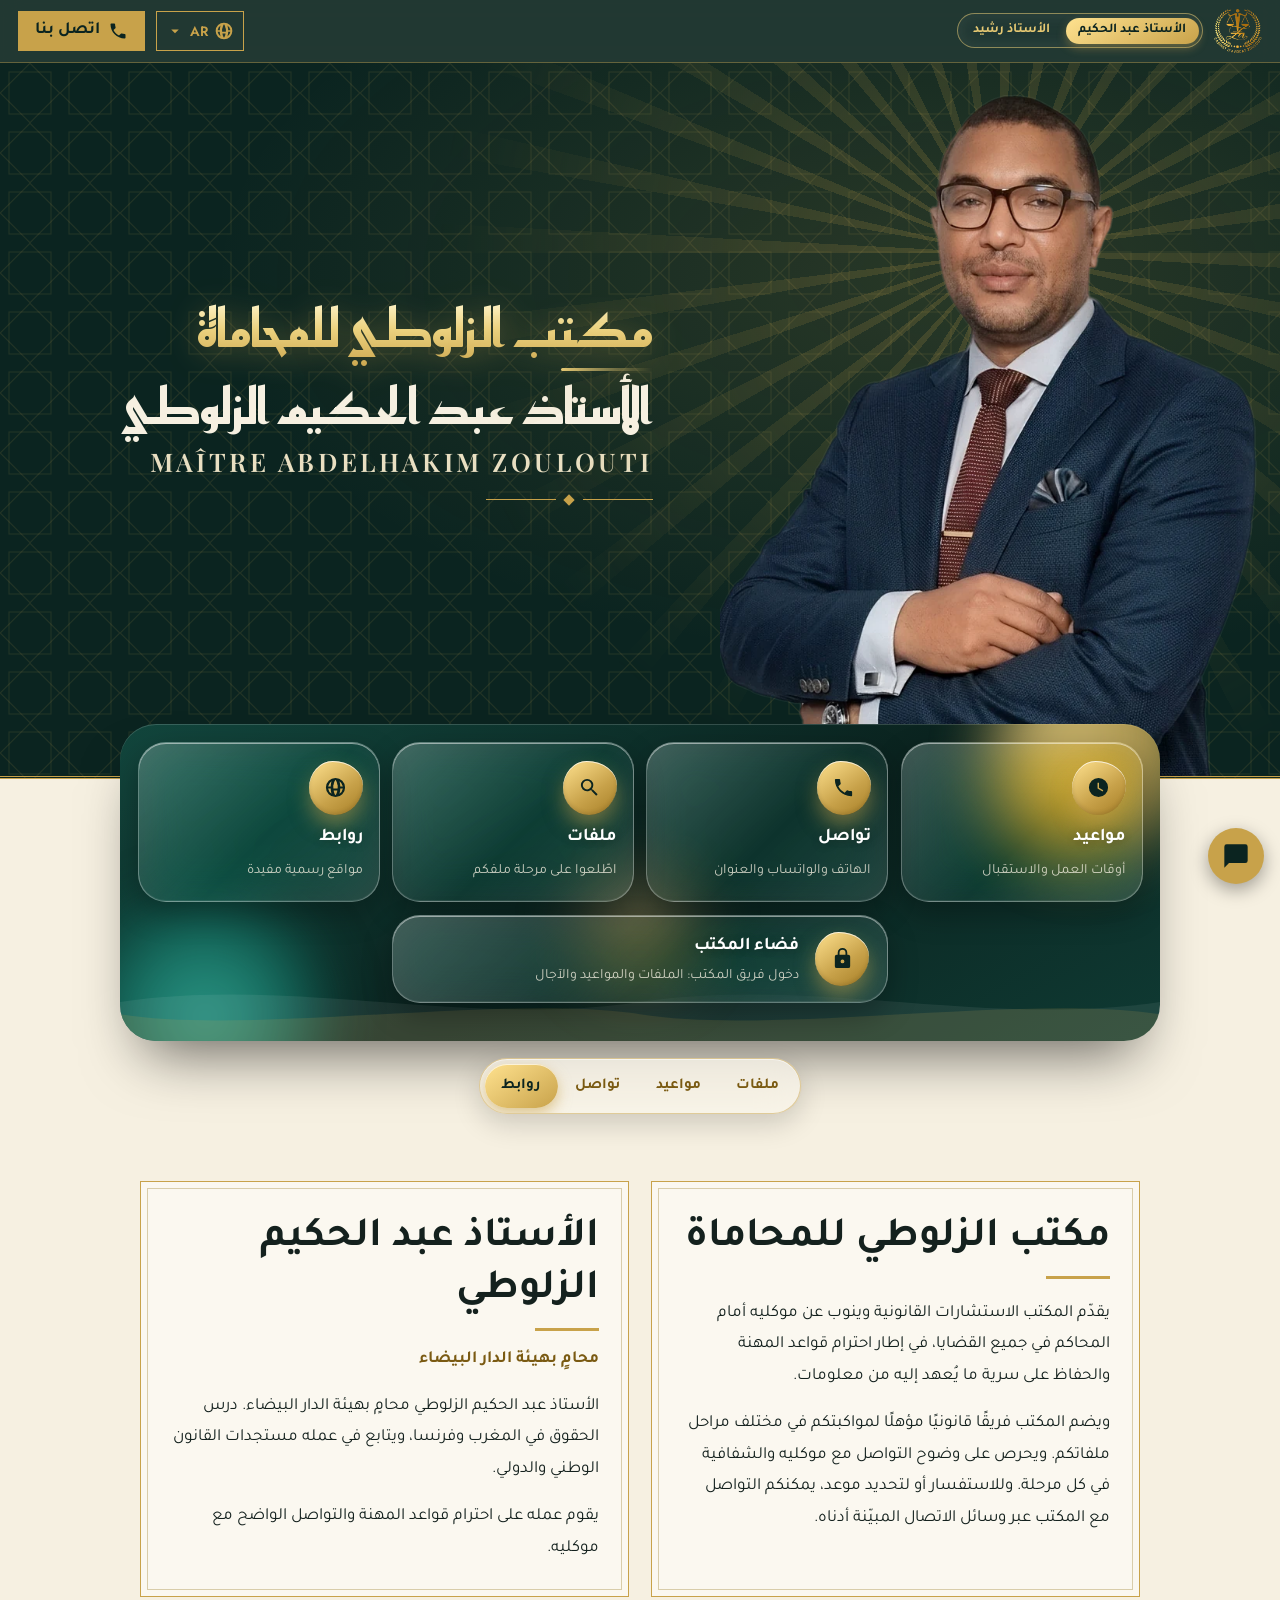
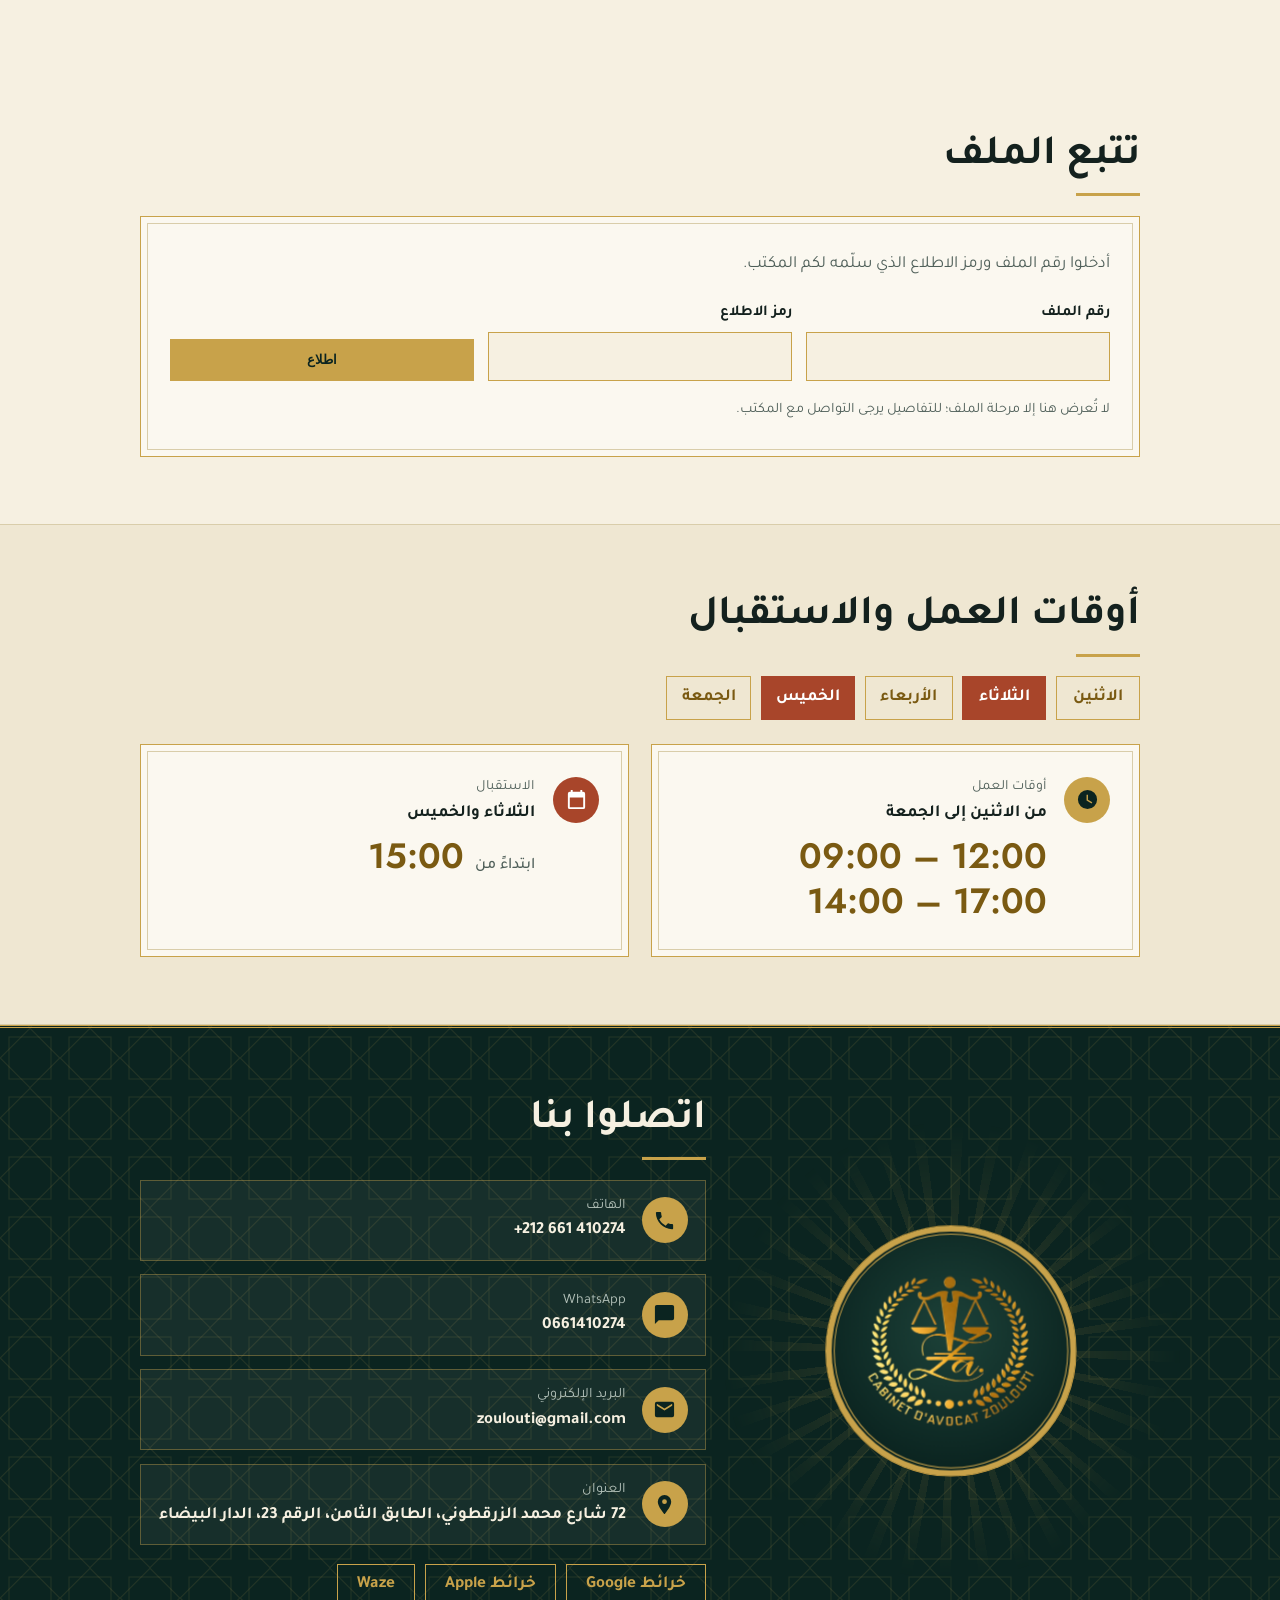
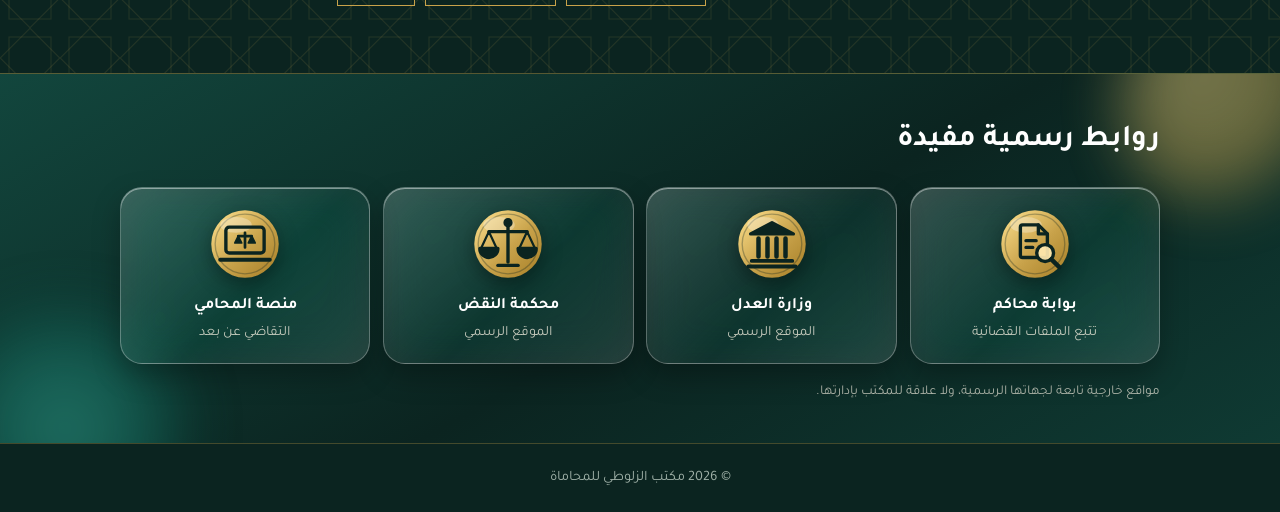
==== commit b1c87684: "Add files via upload" ====
--- a/retour-arriere/index.html
+++ b/retour-arriere/index.html
@@ -24,7 +24,7 @@
 <meta name="twitter:image" content="https://zoulouti-cell.github.io/avocat/og.jpg">
 <meta name="robots" content="index,follow,max-image-preview:large">
 <link rel="canonical" href="https://zoulouti-cell.github.io/avocat/">
-<script type="application/ld+json">{"@context": "https://schema.org", "@type": "LegalService", "@id": "https://zoulouti-cell.github.io/avocat/#office", "name": "مكتب الزلوطي للمحاماة", "alternateName": ["Cabinet d'avocats Zoulouti", "Zoulouti Law Office", "Maître Abdelhakim Zoulouti"], "url": "https://zoulouti-cell.github.io/avocat/", "image": "https://zoulouti-cell.github.io/avocat/og.jpg", "logo": "https://zoulouti-cell.github.io/avocat/icon-512.png", "description": "مكتب محاماة بالدار البيضاء يقدم استشارات قانونية ويمثل موكليه أمام المحاكم.", "telephone": "+212661410274", "email": "zoulouti@gmail.com", "address": {"@type": "PostalAddress", "streetAddress": "72 شارع محمد الزرقطوني، الطابق الثامن، رقم 23", "addressLocality": "الدار البيضاء", "addressCountry": "MA"}, "areaServed": {"@type": "City", "name": "الدار البيضاء"}, "knowsLanguage": ["ar", "fr", "en"], "founder": {"@type": "Person", "name": "عبد الحكيم الزلوطي", "alternateName": "Abdelhakim Zoulouti", "jobTitle": "محامٍ بهيئة الدار البيضاء"}, "openingHoursSpecification": [{"@type": "OpeningHoursSpecification", "dayOfWeek": ["Monday", "Tuesday", "Wednesday", "Thursday", "Friday"], "opens": "09:00", "closes": "12:00"}, {"@type": "OpeningHoursSpecification", "dayOfWeek": ["Monday", "Tuesday", "Wednesday", "Thursday", "Friday"], "opens": "14:00", "closes": "17:00"}]}</script>
+<script type="application/ld+json">{"@context": "https://schema.org", "@type": "LegalService", "@id": "https://zoulouti-cell.github.io/avocat/#office", "name": "مكتب الزلوطي للمحاماة", "alternateName": ["Cabinet d'avocats Zoulouti", "Zoulouti Law Office", "Maître Abdelhakim Zoulouti"], "url": "https://zoulouti-cell.github.io/avocat/", "image": "https://zoulouti-cell.github.io/avocat/og.jpg", "logo": "https://zoulouti-cell.github.io/avocat/icon-512.png", "description": "مكتب محاماة بالدار البيضاء يقدم استشارات قانونية ويمثل موكليه أمام المحاكم.", "telephone": "+212661410274", "email": "zoulouti@gmail.com", "address": {"@type": "PostalAddress", "streetAddress": "72 شارع محمد الزرقطوني، الطابق الثامن، رقم 23", "addressLocality": "الدار البيضاء", "addressCountry": "MA"}, "hasMap": "https://maps.app.goo.gl/qtuj6r26PXUFX1wm8", "areaServed": {"@type": "City", "name": "الدار البيضاء"}, "knowsLanguage": ["ar", "fr", "en"], "founder": {"@type": "Person", "name": "عبد الحكيم الزلوطي", "alternateName": "Abdelhakim Zoulouti", "jobTitle": "محامٍ بهيئة الدار البيضاء"}, "openingHoursSpecification": [{"@type": "OpeningHoursSpecification", "dayOfWeek": ["Monday", "Tuesday", "Wednesday", "Thursday", "Friday"], "opens": "09:00", "closes": "12:00"}, {"@type": "OpeningHoursSpecification", "dayOfWeek": ["Monday", "Tuesday", "Wednesday", "Thursday", "Friday"], "opens": "14:00", "closes": "17:00"}]}</script>
 <link rel="icon" href="favicon.ico" sizes="any">
 <link rel="icon" type="image/png" sizes="48x48" href="favicon-48.png">
 <link rel="icon" type="image/png" sizes="192x192" href="icon-192.png">
@@ -317,6 +317,14 @@
 @media(max-width:350px){.who a{padding:.24rem .4rem;font-size:.72rem}}
 @media(max-width:340px){.bar{flex-wrap:wrap;row-gap:.4rem;position:relative;z-index:20}.bar>.who{order:9;flex:1 1 100%}.bar>.who a{flex:1;text-align:center}.chips{top:calc(env(safe-area-inset-top,0px) + 8px)}}
 @media(max-width:430px){html:not([lang=ar]) .bar{flex-wrap:wrap;row-gap:.4rem;position:relative;z-index:20}html:not([lang=ar]) .bar>.who{order:9;flex:1 1 100%}html:not([lang=ar]) .bar>.who a{flex:1;text-align:center}html:not([lang=ar]) .chips{top:calc(env(safe-area-inset-top,0px) + 8px)}}
+.pcbox{margin-top:1.1rem;padding-top:.9rem;border-top:1px solid rgba(230,200,115,.35)}
+.pcbox h3{margin:.1rem 0 .5rem;font-size:1.08rem}
+.pcdoc{display:flex;align-items:center;justify-content:space-between;gap:.8rem;padding:.6rem 0;border-top:1px solid rgba(230,200,115,.22)}
+.pcdoc div{display:grid;gap:.15rem;min-width:0}.pcdoc b{overflow-wrap:anywhere}.pcdoc small{opacity:.8;font-size:.85rem}
+.pcsend{margin-top:.8rem}.pcsend summary{cursor:pointer;font-weight:700;padding:.3rem 0}
+.pcsend input[type=file]{padding:.45rem .6rem}
+
+@media(max-width:400px){.bar{flex-wrap:wrap;row-gap:.4rem;position:relative;z-index:20}.bar>.who{order:9;flex:1 1 100%}.bar>.who a{flex:1;text-align:center}.chips{top:calc(env(safe-area-inset-top,0px) + 8px)}}
 </style>
 </head>
 <body>
@@ -345,7 +353,7 @@
 <div id="prog" aria-hidden="true"></div>
 <header class="bar">
   <img src="[data-uri]" alt="Logo">
-  <nav class="who" id="who" aria-label="المحامون"><a href="index.html" aria-current="page" data-t="who1">ذ. عبد الحكيم</a><a href="rachid.html" aria-current="false" data-t="who2">ذ. رشيد</a></nav>
+  <nav class="who" id="who" aria-label="المحامون"><a href="index.html" aria-current="page" data-t="who1">الأستاذ عبد الحكيم</a><a href="rachid.html" aria-current="false" data-t="who2">الأستاذ رشيد</a></nav>
   <span class="sp"></span>
   <div class="lang">
     <button type="button" class="lbtn" id="lbtn" aria-haspopup="true" aria-expanded="false" aria-controls="lmenu" aria-label="Langue / Language / اللغة"><svg class="i"><use href="#i-globe"/></svg><span id="lcur">AR</span><svg class="i chev"><use href="#i-chev"/></svg></button>
@@ -425,7 +433,7 @@
     <p class="msg" id="trnf" data-t="tr_nf" hidden>لا يوجد ملف مطابق. تحقّقوا من الرقم والرمز، أو تواصلوا مع المكتب.</p>
     <div id="trres" hidden>
       <div class="steps" id="steps"><div class="step" data-t="st1">قيد الدرس</div><div class="step" data-t="st2">مسطرة جارية</div><div class="step" data-t="st4">ابتدائي</div><div class="step" data-t="st5">استئنافي</div><div class="step" data-t="st3">ملف مغلق</div></div>
-      <p class="upd"><span data-t="tr_up">آخر تحديث</span>: <bdi id="trdate"></bdi></p>
+      <p class="upd"><span data-t="tr_up">آخر تحديث</span>: <bdi id="trdate"></bdi></p><div class="pcbox" id="pcbox" hidden><h3 data-t="pc_h">وثائق ملفكم</h3><p class="note" id="pcst"></p><div id="pclist"></div><details class="pcsend"><summary data-t="pc_send">إرسال وثيقة إلى المكتب</summary><p class="note" data-t="pc_sn">تُشفَّر الوثيقة على جهازكم فلا يفتحها إلا المكتب، ثم ترسلون الملف الناتج عبر واتساب أو البريد.</p><div class="trf"><label><span data-t="pc_file">الوثيقة</span><input type="file" id="pcfile"></label><label><span data-t="pc_note">ملاحظة (اختيارية)</span><input id="pcnote" maxlength="120" autocomplete="off"></label></div><div class="row2"><button type="button" class="btn p" id="pcgo" data-t="pc_go">تشفير وإرسال</button></div><p class="msg" id="pcmsg"></p></details></div>
     </div>
     <p class="note" data-t="tr_note">لا تُعرض هنا إلا مرحلة الملف؛ للتفاصيل يرجى التواصل مع المكتب.</p>
     <div class="adm" id="adm" hidden>
@@ -519,10 +527,10 @@
         <a class="row" href="tel:+212661410274"><span class="ic"><svg><use href="#i-tel"/></svg></span><span><small data-t="l_tel">الهاتف</small><b><bdi dir="ltr">+212 661 410274</bdi></b></span></a>
         <a class="row" href="https://wa.me/212661410274"><span class="ic"><svg><use href="#i-wa"/></svg></span><span><small>WhatsApp</small><b><bdi dir="ltr">0661410274</bdi></b></span></a>
         <a class="row" href="mailto:zoulouti@gmail.com"><span class="ic"><svg><use href="#i-mail"/></svg></span><span><small data-t="l_mail">البريد الإلكتروني</small><b><bdi dir="ltr">zoulouti@gmail.com</bdi></b></span></a>
-        <a class="row" href="https://www.google.com/maps/search/?api=1&amp;query=72+Boulevard+Mohamed+Zerktouni+Casablanca"><span class="ic"><svg><use href="#i-pin"/></svg></span><span><small data-t="l_addr">العنوان</small><b data-t="addr">72 شارع محمد الزرقطوني، الطابق الثامن، الرقم 23، الدار البيضاء</b></span></a>
+        <a class="row" href="https://share.google/S8VeZ3oRshia313QB"><span class="ic"><svg><use href="#i-pin"/></svg></span><span><small data-t="l_addr">العنوان</small><b data-t="addr">72 شارع محمد الزرقطوني، الطابق الثامن، الرقم 23، الدار البيضاء</b></span></a>
       </div>
       <div class="maps stagger">
-        <a class="btn s" href="https://www.google.com/maps/search/?api=1&amp;query=72+Boulevard+Mohamed+Zerktouni+Casablanca" data-t="m_g">خرائط Google</a>
+        <a class="btn s" href="https://share.google/S8VeZ3oRshia313QB" data-t="m_g">خرائط Google</a>
         <a class="btn s" href="https://maps.apple.com/?q=72+Boulevard+Mohamed+Zerktouni+Casablanca" data-t="m_a">خرائط Apple</a>
         <a class="btn s" href="https://waze.com/ul?q=72%20Boulevard%20Mohamed%20Zerktouni%20Casablanca&amp;navigate=yes">Waze</a>
       </div>
@@ -1442,8 +1450,8 @@
 if(localStorage.getItem('zl_staff')==='1')document.documentElement.classList.add('staff');}catch(e){}
 var HEAD="<meta charset=\"utf-8\">\n<meta name=\"viewport\" content=\"width=device-width, initial-scale=1, viewport-fit=cover\">\n<title>مكتب الزلوطي للمحاماة | الأستاذ عبد الحكيم الزلوطي، الدار البيضاء<\/title>\n<meta name=\"description\" content=\"مكتب الزلوطي للمحاماة، 72 شارع محمد الزرقطوني، الدار البيضاء.\">\n<meta name=\"theme-color\" content=\"#0b2420\">\n<meta property=\"og:type\" content=\"website\">\n<meta property=\"og:title\" content=\"مكتب الزلوطي للمحاماة | الأستاذ عبد الحكيم الزلوطي، الدار البيضاء\">\n<meta property=\"og:description\" content=\"مكتب الزلوطي للمحاماة، 72 شارع محمد الزرقطوني، الدار البيضاء.\">\n<link rel=\"icon\" href=\"data:image/svg+xml,%3Csvg xmlns='http://www.w3.org/2000/svg' viewBox='0 0 100 100'%3E%3Ctext y='.9em' font-size='90'%3E⚖️%3C/text%3E%3C/svg%3E\">\n<link rel=\"stylesheet\" href=\"https://fonts.googleapis.com/css2?family=Jost:wght@400;500;600;700&family=Playfair+Display:wght@600;700&family=Reem+Kufi:wght@500;700&family=Tajawal:wght@400;500;700&display=swap\">\n";
 var T={
-fr:{who2:"Me Rachid",who1:"Me Abdelhakim",pt7s:"Sites officiels utiles",st5:"Appel",st4:"Première instance",pt7:"Liens",xl_n:"Sites externes, gérés par leurs institutions ; le cabinet n\'en assure pas l\'administration.",xl4s:"Procédure à distance",xl4:"Plateforme de l\'avocat",xl3s:"Site officiel",xl3:"Cour de cassation",xl2s:"Site officiel",xl2:"Ministère de la Justice",xl1s:"Suivi des dossiers judiciaires",xl1:"Portail Mahakim",xl_h:"Liens officiels utiles",seg5:"Codes",tl5s:"Type et stade du dossier",tl5:"Codes",seg4:"Délais",seg3:"Succession",tl4s:"Délais de recours, civil et pénal",tl4:"Délais",tl3s:"Selon le Code de la famille",tl3:"Succession",tl2s:"Indemnisation, loi 18.12",tl2:"Accidents du travail",tl1s:"Indemnisation, loi 70.24",tl1:"Accidents de la route",pgh:"Outils juridiques",pt1:"Le cabinet",pt1s:"Présentation du cabinet et de l'avocat",pt2:"Dossiers",pt2s:"Consultez l'étape de votre dossier",pt3:"Rendez-vous",pt3s:"Horaires de travail et de réception",pt4:"Contact",pt4s:"Téléphone, WhatsApp et adresse",pt6:"Outils",pt6s:"Succession et délais de recours",seg1:"Accidents de la route",seg2:"Accidents du travail",hp_h:"Outils juridiques",hp_p:"Cinq outils indicatifs : indemnisation des accidents de la route (dahir de 1984 modifié par la loi 70.24) et des accidents du travail (loi 18.12), succession (Code de la famille), délais de recours (procédure civile, loi 58.25, et pénale) et type d\'affaire selon son code.",h_note:"Les outils sont en arabe et donnés à titre indicatif ; ils ne remplacent ni l\'acte d\'hérédité, ni le texte de loi, ni l\'avis d\'un avocat. Un délai erroné peut faire perdre un droit. Contactez le cabinet pour toute question.",pt5:"Espace du cabinet",pt5s:"Accès de l\'équipe : dossiers, rendez-vous et délais",firm:"Cabinet d'avocats Zoulouti",tr_h:"Suivi de votre dossier",tr_p:"Saisissez le numéro de dossier et le code d'accès remis par le cabinet.",tr_ref:"N° de dossier",tr_code:"Code d'accès",tr_go:"Consulter",tr_nf:"Aucun dossier correspondant. Vérifiez le numéro et le code, ou contactez le cabinet.",tr_up:"Dernière mise à jour",tr_note:"Seule l'étape du dossier est affichée ici ; pour le détail, veuillez contacter le cabinet.",st1:"En cours d'étude",st2:"Procédure en cours",st3:"Dossier clos",wel:"Bienvenue sur le site du cabinet",call:"Appeler",qa_c:"Appeler",qa_d:"Localisation",hb:"Réception le mardi et le jeudi dès 15 h",w_h:"Cabinet d'avocats Zoulouti",w_p1:"Le cabinet fournit des consultations juridiques et représente ses clients devant les juridictions dans toutes les affaires, dans le respect des règles de la profession et du secret professionnel.",w_p2:"Le cabinet s'appuie sur une équipe juridique compétente pour vous accompagner à chaque étape de vos dossiers. Il veille à une communication claire et à la transparence à chaque étape du dossier. Pour toute demande de renseignements ou de rendez-vous, vous pouvez contacter le cabinet par les moyens indiqués ci-dessous.",b_h:"Maître Abdelhakim Zoulouti",b_sub:"Avocat au Barreau de Casablanca",b_p1:"Maître Abdelhakim Zoulouti est avocat au Barreau de Casablanca. Il a étudié le droit au Maroc et en France et suit dans son travail les évolutions du droit national et international.",b_p2:"Son travail repose sur le respect des règles de la profession et une communication claire avec ses clients.",h_h:"Horaires de travail et de réception",d1:"Lun",d2:"Mar",d3:"Mer",d4:"Jeu",d5:"Ven",h1_l:"Horaires de travail",h1_d:"Du lundi au vendredi",h2_l:"Réception",h2_d:"Le mardi et le jeudi",h2_t:"À partir de",c_h:"Nous contacter",l_tel:"Téléphone",l_mail:"E-mail",l_addr:"Adresse",addr:"72 Boulevard Mohamed Zerktouni, 8e étage, n° 23, Casablanca",m_g:"Google Maps",m_a:"Apple Maps",foot:"© 2026 Cabinet d'avocats Zoulouti"},
-en:{who2:"Atty. Rachid",who1:"Atty. Abdelhakim",pt7s:"Useful official sites",st5:"Appeal",st4:"First instance",pt7:"Links",xl_n:"External websites run by their own institutions; the firm does not administer them.",xl4s:"Remote litigation",xl4:"Lawyer platform",xl3s:"Official website",xl3:"Court of Cassation",xl2s:"Official website",xl2:"Ministry of Justice",xl1s:"Court case tracking",xl1:"Mahakim portal",xl_h:"Useful official links",seg5:"Codes",tl5s:"Type and stage of the file",tl5:"Codes",seg4:"Deadlines",seg3:"Inheritance",tl4s:"Appeal deadlines, civil and criminal",tl4:"Deadlines",tl3s:"Under the Family Code",tl3:"Inheritance",tl2s:"Compensation, Law 18.12",tl2:"Work accidents",tl1s:"Compensation, Law 70.24",tl1:"Road accidents",pgh:"Legal tools",pt1:"The firm",pt1s:"About the firm and the lawyer",pt2:"Files",pt2s:"Check the stage of your file",pt3:"Appointments",pt3s:"Working and reception hours",pt4:"Contact",pt4s:"Phone, WhatsApp and address",pt6:"Tools",pt6s:"Inheritance and appeal deadlines",seg1:"Road accidents",seg2:"Work accidents",hp_h:"Legal tools",hp_p:"Five indicative tools: compensation for road accidents (1984 dahir as amended by Law 70.24) and work accidents (Law 18.12), inheritance (Family Code), appeal deadlines (civil procedure, Law 58.25, and criminal) and case type from its code.",hp_note:"The tools are in Arabic and indicative only; they do not replace the legal text, a certificate of inheritance or a lawyer\'s advice. A wrong deadline can forfeit a right. Please contact the firm with any question.",pt5:"Firm workspace",pt5s:"Team access: files, appointments and deadlines",firm:"Zoulouti Law Firm",tr_h:"Track your file",tr_p:"Enter the file number and the access code given to you by the firm.",tr_ref:"File number",tr_code:"Access code",tr_go:"Check",tr_nf:"No matching file. Check the number and code, or contact the firm.",tr_up:"Last update",tr_note:"Only the stage of the file is shown here; please contact the firm for details.",st1:"Under study",st2:"Procedure ongoing",st3:"File closed",wel:"Welcome to the firm's website",call:"Call us",qa_c:"Call",qa_d:"Location",hb:"Reception Tuesday and Thursday from 3 p.m.",w_h:"Zoulouti Law Firm",w_p1:"The firm provides legal advice and represents its clients before the courts in all types of cases, in accordance with the rules of the profession and with respect for professional confidentiality.",w_p2:"The firm has a competent legal team to support you at every stage of your cases. It is committed to clear communication and transparency at every stage of a case. For enquiries or to arrange an appointment, please use the contact details below.",b_h:"Abdelhakim Zoulouti",b_sub:"Member of the Casablanca Bar",b_p1:"Abdelhakim Zoulouti is a lawyer at the Casablanca Bar. He studied law in Morocco and France, and his work follows developments in national and international law.",b_p2:"His work is based on respect for the rules of the profession and clear communication with clients.",h_h:"Working and reception hours",d1:"Mon",d2:"Tue",d3:"Wed",d4:"Thu",d5:"Fri",h1_l:"Working hours",h1_d:"Monday to Friday",h2_l:"Reception",h2_d:"Tuesday and Thursday",h2_t:"From",c_h:"Contact us",l_tel:"Phone",l_mail:"Email",l_addr:"Address",addr:"72 Boulevard Mohamed Zerktouni, 8th floor, No. 23, Casablanca",m_g:"Google Maps",m_a:"Apple Maps",foot:"© 2026 Zoulouti Law Firm"}
+fr:{who2:"Maître Rachid",who1:"Maître Abdelhakim",pt7s:"Sites officiels utiles",st5:"Appel",st4:"Première instance",pt7:"Liens",xl_n:"Sites externes, gérés par leurs institutions ; le cabinet n\'en assure pas l\'administration.",xl4s:"Procédure à distance",xl4:"Plateforme de l\'avocat",xl3s:"Site officiel",xl3:"Cour de cassation",xl2s:"Site officiel",xl2:"Ministère de la Justice",xl1s:"Suivi des dossiers judiciaires",xl1:"Portail Mahakim",xl_h:"Liens officiels utiles",seg5:"Codes",tl5s:"Type et stade du dossier",tl5:"Codes",seg4:"Délais",seg3:"Succession",tl4s:"Délais de recours, civil et pénal",tl4:"Délais",tl3s:"Selon le Code de la famille",tl3:"Succession",tl2s:"Indemnisation, loi 18.12",tl2:"Accidents du travail",tl1s:"Indemnisation, loi 70.24",tl1:"Accidents de la route",pgh:"Outils juridiques",pt1:"Le cabinet",pt1s:"Présentation du cabinet et de l'avocat",pt2:"Dossiers",pt2s:"Consultez l'étape de votre dossier",pt3:"Rendez-vous",pt3s:"Horaires de travail et de réception",pt4:"Contact",pt4s:"Téléphone, WhatsApp et adresse",pt6:"Outils",pt6s:"Succession et délais de recours",seg1:"Accidents de la route",seg2:"Accidents du travail",hp_h:"Outils juridiques",hp_p:"Cinq outils indicatifs : indemnisation des accidents de la route (dahir de 1984 modifié par la loi 70.24) et des accidents du travail (loi 18.12), succession (Code de la famille), délais de recours (procédure civile, loi 58.25, et pénale) et type d\'affaire selon son code.",h_note:"Les outils sont en arabe et donnés à titre indicatif ; ils ne remplacent ni l\'acte d\'hérédité, ni le texte de loi, ni l\'avis d\'un avocat. Un délai erroné peut faire perdre un droit. Contactez le cabinet pour toute question.",pt5:"Espace du cabinet",pt5s:"Accès de l\'équipe : dossiers, rendez-vous et délais",firm:"Cabinet d'avocats Zoulouti",tr_h:"Suivi de votre dossier",tr_p:"Saisissez le numéro de dossier et le code d'accès remis par le cabinet.",tr_ref:"N° de dossier",tr_code:"Code d'accès",tr_go:"Consulter",tr_nf:"Aucun dossier correspondant. Vérifiez le numéro et le code, ou contactez le cabinet.",tr_up:"Dernière mise à jour",pc_h:"Documents de votre dossier",pc_send:"Envoyer un document au cabinet",pc_sn:"Le document est chiffré sur votre appareil, seul le cabinet peut l’ouvrir ; envoyez ensuite le fichier obtenu par WhatsApp ou e-mail.",pc_file:"Document",pc_note:"Note (facultative)",pc_go:"Chiffrer et envoyer",tr_note:"Seule l'étape du dossier est affichée ici ; pour le détail, veuillez contacter le cabinet.",st1:"En cours d'étude",st2:"Procédure en cours",st3:"Dossier clos",wel:"Bienvenue sur le site du cabinet",call:"Appeler",qa_c:"Appeler",qa_d:"Localisation",hb:"Réception le mardi et le jeudi dès 15 h",w_h:"Cabinet d'avocats Zoulouti",w_p1:"Le cabinet fournit des consultations juridiques et représente ses clients devant les juridictions dans toutes les affaires, dans le respect des règles de la profession et du secret professionnel.",w_p2:"Le cabinet s'appuie sur une équipe juridique compétente pour vous accompagner à chaque étape de vos dossiers. Il veille à une communication claire et à la transparence à chaque étape du dossier. Pour toute demande de renseignements ou de rendez-vous, vous pouvez contacter le cabinet par les moyens indiqués ci-dessous.",b_h:"Maître Abdelhakim Zoulouti",b_sub:"Avocat au Barreau de Casablanca",b_p1:"Maître Abdelhakim Zoulouti est avocat au Barreau de Casablanca. Il a étudié le droit au Maroc et en France et suit dans son travail les évolutions du droit national et international.",b_p2:"Son travail repose sur le respect des règles de la profession et une communication claire avec ses clients.",h_h:"Horaires de travail et de réception",d1:"Lun",d2:"Mar",d3:"Mer",d4:"Jeu",d5:"Ven",h1_l:"Horaires de travail",h1_d:"Du lundi au vendredi",h2_l:"Réception",h2_d:"Le mardi et le jeudi",h2_t:"À partir de",c_h:"Nous contacter",l_tel:"Téléphone",l_mail:"E-mail",l_addr:"Adresse",addr:"72 Boulevard Mohamed Zerktouni, 8e étage, n° 23, Casablanca",m_g:"Google Maps",m_a:"Apple Maps",foot:"© 2026 Cabinet d'avocats Zoulouti"},
+en:{who2:"Atty. Rachid",who1:"Atty. Abdelhakim",pt7s:"Useful official sites",st5:"Appeal",st4:"First instance",pt7:"Links",xl_n:"External websites run by their own institutions; the firm does not administer them.",xl4s:"Remote litigation",xl4:"Lawyer platform",xl3s:"Official website",xl3:"Court of Cassation",xl2s:"Official website",xl2:"Ministry of Justice",xl1s:"Court case tracking",xl1:"Mahakim portal",xl_h:"Useful official links",seg5:"Codes",tl5s:"Type and stage of the file",tl5:"Codes",seg4:"Deadlines",seg3:"Inheritance",tl4s:"Appeal deadlines, civil and criminal",tl4:"Deadlines",tl3s:"Under the Family Code",tl3:"Inheritance",tl2s:"Compensation, Law 18.12",tl2:"Work accidents",tl1s:"Compensation, Law 70.24",tl1:"Road accidents",pgh:"Legal tools",pt1:"The firm",pt1s:"About the firm and the lawyer",pt2:"Files",pt2s:"Check the stage of your file",pt3:"Appointments",pt3s:"Working and reception hours",pt4:"Contact",pt4s:"Phone, WhatsApp and address",pt6:"Tools",pt6s:"Inheritance and appeal deadlines",seg1:"Road accidents",seg2:"Work accidents",hp_h:"Legal tools",hp_p:"Five indicative tools: compensation for road accidents (1984 dahir as amended by Law 70.24) and work accidents (Law 18.12), inheritance (Family Code), appeal deadlines (civil procedure, Law 58.25, and criminal) and case type from its code.",hp_note:"The tools are in Arabic and indicative only; they do not replace the legal text, a certificate of inheritance or a lawyer\'s advice. A wrong deadline can forfeit a right. Please contact the firm with any question.",pt5:"Firm workspace",pt5s:"Team access: files, appointments and deadlines",firm:"Zoulouti Law Firm",tr_h:"Track your file",tr_p:"Enter the file number and the access code given to you by the firm.",tr_ref:"File number",tr_code:"Access code",tr_go:"Check",tr_nf:"No matching file. Check the number and code, or contact the firm.",tr_up:"Last update",pc_h:"Documents of your file",pc_send:"Send a document to the firm",pc_sn:"The document is encrypted on your device and only the firm can open it; then send the resulting file by WhatsApp or e-mail.",pc_file:"Document",pc_note:"Note (optional)",pc_go:"Encrypt and send",tr_note:"Only the stage of the file is shown here; please contact the firm for details.",st1:"Under study",st2:"Procedure ongoing",st3:"File closed",wel:"Welcome to the firm's website",call:"Call us",qa_c:"Call",qa_d:"Location",hb:"Reception Tuesday and Thursday from 3 p.m.",w_h:"Zoulouti Law Firm",w_p1:"The firm provides legal advice and represents its clients before the courts in all types of cases, in accordance with the rules of the profession and with respect for professional confidentiality.",w_p2:"The firm has a competent legal team to support you at every stage of your cases. It is committed to clear communication and transparency at every stage of a case. For enquiries or to arrange an appointment, please use the contact details below.",b_h:"Abdelhakim Zoulouti",b_sub:"Member of the Casablanca Bar",b_p1:"Abdelhakim Zoulouti is a lawyer at the Casablanca Bar. He studied law in Morocco and France, and his work follows developments in national and international law.",b_p2:"His work is based on respect for the rules of the profession and clear communication with clients.",h_h:"Working and reception hours",d1:"Mon",d2:"Tue",d3:"Wed",d4:"Thu",d5:"Fri",h1_l:"Working hours",h1_d:"Monday to Friday",h2_l:"Reception",h2_d:"Tuesday and Thursday",h2_t:"From",c_h:"Contact us",l_tel:"Phone",l_mail:"Email",l_addr:"Address",addr:"72 Boulevard Mohamed Zerktouni, 8th floor, No. 23, Casablanca",m_g:"Google Maps",m_a:"Apple Maps",foot:"© 2026 Zoulouti Law Firm"}
 };
 var TT={ar:document.title,fr:"Cabinet d'avocats Zoulouti | Maître Abdelhakim Zoulouti, Casablanca",en:"Zoulouti Law Firm | Abdelhakim Zoulouti, Casablanca"};
 var els=document.querySelectorAll('[data-t]'),btns=document.querySelectorAll('[data-lang]'),h=document.documentElement;
@@ -1491,15 +1499,83 @@
   }
   try{var l=await fetch(REG_URL||'registry.json',{cache:'no-store'});if(l.ok)mergeReg(await l.json());}catch(x){}
 }
+window.PC_REPO_KEY="repo";
+/* ---------- client portal: documents shared by the firm, and sending a document to the firm (encrypted on this device) ---------- */
+var PC=(function(){
+  var ITER=310000,SALT='zoulouti-portal-v1',enc=new TextEncoder(),dec=new TextDecoder(),cur=null,repo=null,MAXB=10*1024*1024;
+  var L={
+    ar:{wait:'جارٍ فتح وثائق الملف…',none:'لا توجد وثائق مشتركة معكم حاليًا.',err:'تعذر جلب الوثائق الآن. أعيدوا المحاولة بعد قليل.',dl:'تنزيل',until:'متاحة حتى',busy:'جارٍ التنزيل…',bad:'تعذر فك الوثيقة.',pick:'اختاروا وثيقة أولًا.',big:'الحد الأقصى 10 م.ب.',nokey:'المكتب لم يفعّل استلام الوثائق بعد. تواصلوا معه.',made:'جاهز. أرسلوا الملف المشفر إلى المكتب عبر واتساب أو البريد.',shared:'أُرسل الملف المشفر.',encr:'جارٍ التشفير…'},
+    fr:{wait:'Ouverture des documents…',none:'Aucun document partagé pour le moment.',err:'Impossible de récupérer les documents. Réessayez plus tard.',dl:'Télécharger',until:'Disponible jusqu’au',busy:'Téléchargement…',bad:'Impossible de déchiffrer le document.',pick:'Choisissez d’abord un document.',big:'10 Mo maximum.',nokey:'Le cabinet n’a pas encore activé la réception. Contactez-le.',made:'Prêt. Envoyez le fichier chiffré au cabinet par WhatsApp ou e-mail.',shared:'Fichier chiffré envoyé.',encr:'Chiffrement…'},
+    en:{wait:'Opening documents…',none:'No documents shared with you yet.',err:'Could not fetch documents now. Please retry later.',dl:'Download',until:'Available until',busy:'Downloading…',bad:'Could not decrypt the document.',pick:'Choose a document first.',big:'10 MB maximum.',nokey:'The firm has not enabled receiving yet. Please contact it.',made:'Ready. Send the encrypted file to the firm by WhatsApp or e-mail.',shared:'Encrypted file sent.',encr:'Encrypting…'}
+  };
+  function t(k){var l=document.documentElement.lang||'ar';return (L[l]||L.ar)[k]||L.ar[k];}
+  function $p(i){return document.getElementById(i);}
+  function E(tg,c,x){var e=document.createElement(tg);if(c)e.className=c;if(x!=null)e.textContent=x;return e;}
+  function nk(v){return String(v||'').toUpperCase().replace(/[\s\-]+/g,'');}
+  function hex(u){return [].map.call(new Uint8Array(u),function(x){return ('0'+x.toString(16)).slice(-2);}).join('');}
+  function b64(u8){u8=new Uint8Array(u8);var s='',CH=0x8000;for(var i=0;i<u8.length;i+=CH)s+=String.fromCharCode.apply(null,u8.subarray(i,i+CH));return btoa(s);}
+  function ub64(s){var b=atob(s),u=new Uint8Array(b.length);for(var i=0;i<b.length;i++)u[i]=b.charCodeAt(i);return u;}
+  function size(n){var ar=(document.documentElement.lang||'ar')==='ar',fr=document.documentElement.lang==='fr';return n>=1048576?(n/1048576).toFixed(1)+(ar?' م.ب':fr?' Mo':' MB'):Math.max(1,Math.round(n/1024))+(ar?' ك.ب':fr?' Ko':' KB');}
+  function dmy(s){return s?String(s).slice(0,10).split('-').reverse().join('/'):'';}
+  async function getRepo(){if(repo!==null)return repo;repo='';try{var c=await fetch('config.json',{cache:'no-store'});if(c.ok){var j=await c.json();repo=String(j[window.PC_REPO_KEY||'repo']||'').trim();}}catch(e){}return repo;}
+  async function getBin(path,fresh){
+    var r=await getRepo();if(!r)throw new Error('norepo');
+    var urls=fresh?['https://api.github.com/repos/'+r+'/contents/'+path+'?t='+Date.now(),'https://raw.githubusercontent.com/'+r+'/HEAD/'+path]:['https://raw.githubusercontent.com/'+r+'/HEAD/'+path,'https://api.github.com/repos/'+r+'/contents/'+path];
+    var nf=false;
+    for(var i=0;i<urls.length;i++){try{var x=await fetch(urls[i],{headers:urls[i].indexOf('api.github')>0?{Accept:'application/vnd.github.raw'}:{},cache:'no-store'});if(x.status===404){nf=true;continue;}if(x.ok)return new Uint8Array(await x.arrayBuffer());}catch(e){}}
+    if(nf)return null;throw new Error('net');
+  }
+  async function keysOf(ref,code){
+    var km=await crypto.subtle.importKey('raw',enc.encode(nk(ref)+'|'+nk(code)),'PBKDF2',false,['deriveBits']);
+    var bits=new Uint8Array(await crypto.subtle.deriveBits({name:'PBKDF2',salt:enc.encode(SALT),iterations:ITER,hash:'SHA-256'},km,512));
+    return {fid:hex(bits.slice(0,16)),key:await crypto.subtle.importKey('raw',bits.slice(32,64),'AES-GCM',false,['decrypt']),mac:await crypto.subtle.importKey('raw',bits.slice(16,32),{name:'HMAC',hash:'SHA-256'},false,['sign'])};
+  }
+  async function open(key,u8){return new Uint8Array(await crypto.subtle.decrypt({name:'AES-GCM',iv:u8.slice(0,12)},key,u8.slice(12)));}
+  function st(x){var s=$p('pcst');if(s){s.textContent=x||'';s.hidden=!x;}}
+  async function load(ref,code){
+    var box=$p('pcbox');if(!box)return;box.hidden=false;$p('pclist').textContent='';st(t('wait'));cur=null;
+    try{cur=await keysOf(ref,code);var raw=await getBin('portal/'+cur.fid+'/i',true);
+      if(!raw){st(t('none'));return;}
+      var ix=JSON.parse(dec.decode(await open(cur.key,raw))),today=new Date().toISOString().slice(0,10),docs=(ix.docs||[]).filter(function(d){return !d.exp||d.exp>=today;});
+      if(!docs.length){st(t('none'));return;}st('');
+      docs.forEach(function(d){var r=E('div','pcdoc'),tx=E('div');var nb=E('b');nb.appendChild(E('bdi',null,d.name));tx.appendChild(nb);tx.appendChild(E('small',null,size(d.size)+' | '+t('until')+' '+dmy(d.exp)+(d.note?' | '+d.note:'')));r.appendChild(tx);
+        var b=E('button','btn o',t('dl'));b.type='button';b.addEventListener('click',async function(){b.disabled=true;var o=b.textContent;b.textContent=t('busy');
+          try{var c=await getBin('portal/'+cur.fid+'/'+d.id,false);if(!c)throw 0;var p=await open(cur.key,c),u=URL.createObjectURL(new Blob([p],{type:d.type||'application/octet-stream'})),a=E('a');a.href=u;a.download=d.name;document.body.appendChild(a);a.click();setTimeout(function(){a.remove();URL.revokeObjectURL(u);},4000);}
+          catch(e){alert(t('bad'));}b.disabled=false;b.textContent=o;});r.appendChild(b);$p('pclist').appendChild(r);});
+    }catch(e){st(t('err'));}
+  }
+  async function send(){
+    var m=$p('pcmsg'),f=($p('pcfile').files||[])[0];function say(x,ok){m.textContent=x;m.className='msg'+(ok?' ok':'');}
+    if(!cur){return;}if(!f){say(t('pick'));return;}if(f.size>MAXB){say(t('big'));return;}
+    say(t('encr'),true);
+    try{
+      var raw=await getBin('portal/pub.json',true);if(!raw){say(t('nokey'));return;}var pk=JSON.parse(dec.decode(raw));
+      var pub=await crypto.subtle.importKey('spki',ub64(pk.pub),{name:'ECDH',namedCurve:'P-256'},false,[]);
+      var eph=await crypto.subtle.generateKey({name:'ECDH',namedCurve:'P-256'},true,['deriveKey']);
+      var k=await crypto.subtle.deriveKey({name:'ECDH',public:pub},eph.privateKey,{name:'AES-GCM',length:256},false,['encrypt']);
+      var data=new Uint8Array(await f.arrayBuffer()),dig=await crypto.subtle.digest('SHA-256',data),proof=new Uint8Array(await crypto.subtle.sign('HMAC',cur.mac,dig));
+      var payload=enc.encode(JSON.stringify({v:1,name:f.name,type:f.type||'application/octet-stream',size:f.size,note:($p('pcnote').value||'').trim().slice(0,120),at:new Date().toISOString(),fid:cur.fid,proof:b64(proof),data:b64(data)}));
+      var iv=crypto.getRandomValues(new Uint8Array(12)),c=new Uint8Array(await crypto.subtle.encrypt({name:'AES-GCM',iv:iv},k,payload));
+      var pkg=JSON.stringify({app:'milaf-doc',v:1,fp:pk.fp||'',epk:b64(await crypto.subtle.exportKey('spki',eph.publicKey)),iv:b64(iv),c:b64(c)});
+      var name='document-'+new Date().toISOString().slice(0,10)+'.milaf',file=new File([pkg],name,{type:'application/octet-stream'});
+      if(navigator.canShare&&navigator.canShare({files:[file]})){try{await navigator.share({files:[file],title:name});say(t('shared'),true);return;}catch(e){if(e&&e.name==='AbortError'){say(t('made'),true);return;}}}
+      var u=URL.createObjectURL(file),a=E('a');a.href=u;a.download=name;document.body.appendChild(a);a.click();setTimeout(function(){a.remove();URL.revokeObjectURL(u);},4000);say(t('made'),true);
+    }catch(e){say(t('err'));}
+  }
+  function hide(){var b=$p('pcbox');if(b)b.hidden=true;cur=null;}
+  document.addEventListener('DOMContentLoaded',function(){});
+  function wire(){var g=$p('pcgo');if(g&&!g.getAttribute('data-w')){g.setAttribute('data-w','1');g.addEventListener('click',send);}}
+  return {load:load,hide:hide,wire:wire};
+})();
 async function lookup(){
   var r=$('trref').value,c=$('trcode').value;
-  $('trnf').hidden=true;$('trres').hidden=true;lastD='';
+  $('trnf').hidden=true;$('trres').hidden=true;lastD='';PC.hide();
   if(!norm(r)||!norm(c)){$('trnf').hidden=false;return;}
   var k,it;
   try{await loadReg();k=await keyOf(r,c);it=reg.items[k];}catch(x){}
   if(!it){$('trnf').hidden=false;return;}
   var pos=({1:1,2:2,4:3,5:4,3:5})[it.s]||it.s;document.querySelectorAll('#steps .step').forEach(function(el,i){el.classList.toggle('on',i<pos);el.classList.toggle('cur',i===pos-1);});
-  lastD=it.d;$('trdate').textContent=fmt(it.d);$('trres').hidden=false;
+  lastD=it.d;$('trdate').textContent=fmt(it.d);$('trres').hidden=false;PC.wire();PC.load(r,c);
 }
 $('trgo').addEventListener('click',lookup);
 ['trref','trcode'].forEach(function(id){$(id).addEventListener('keydown',function(e){if(e.key==='Enter')lookup();});});
